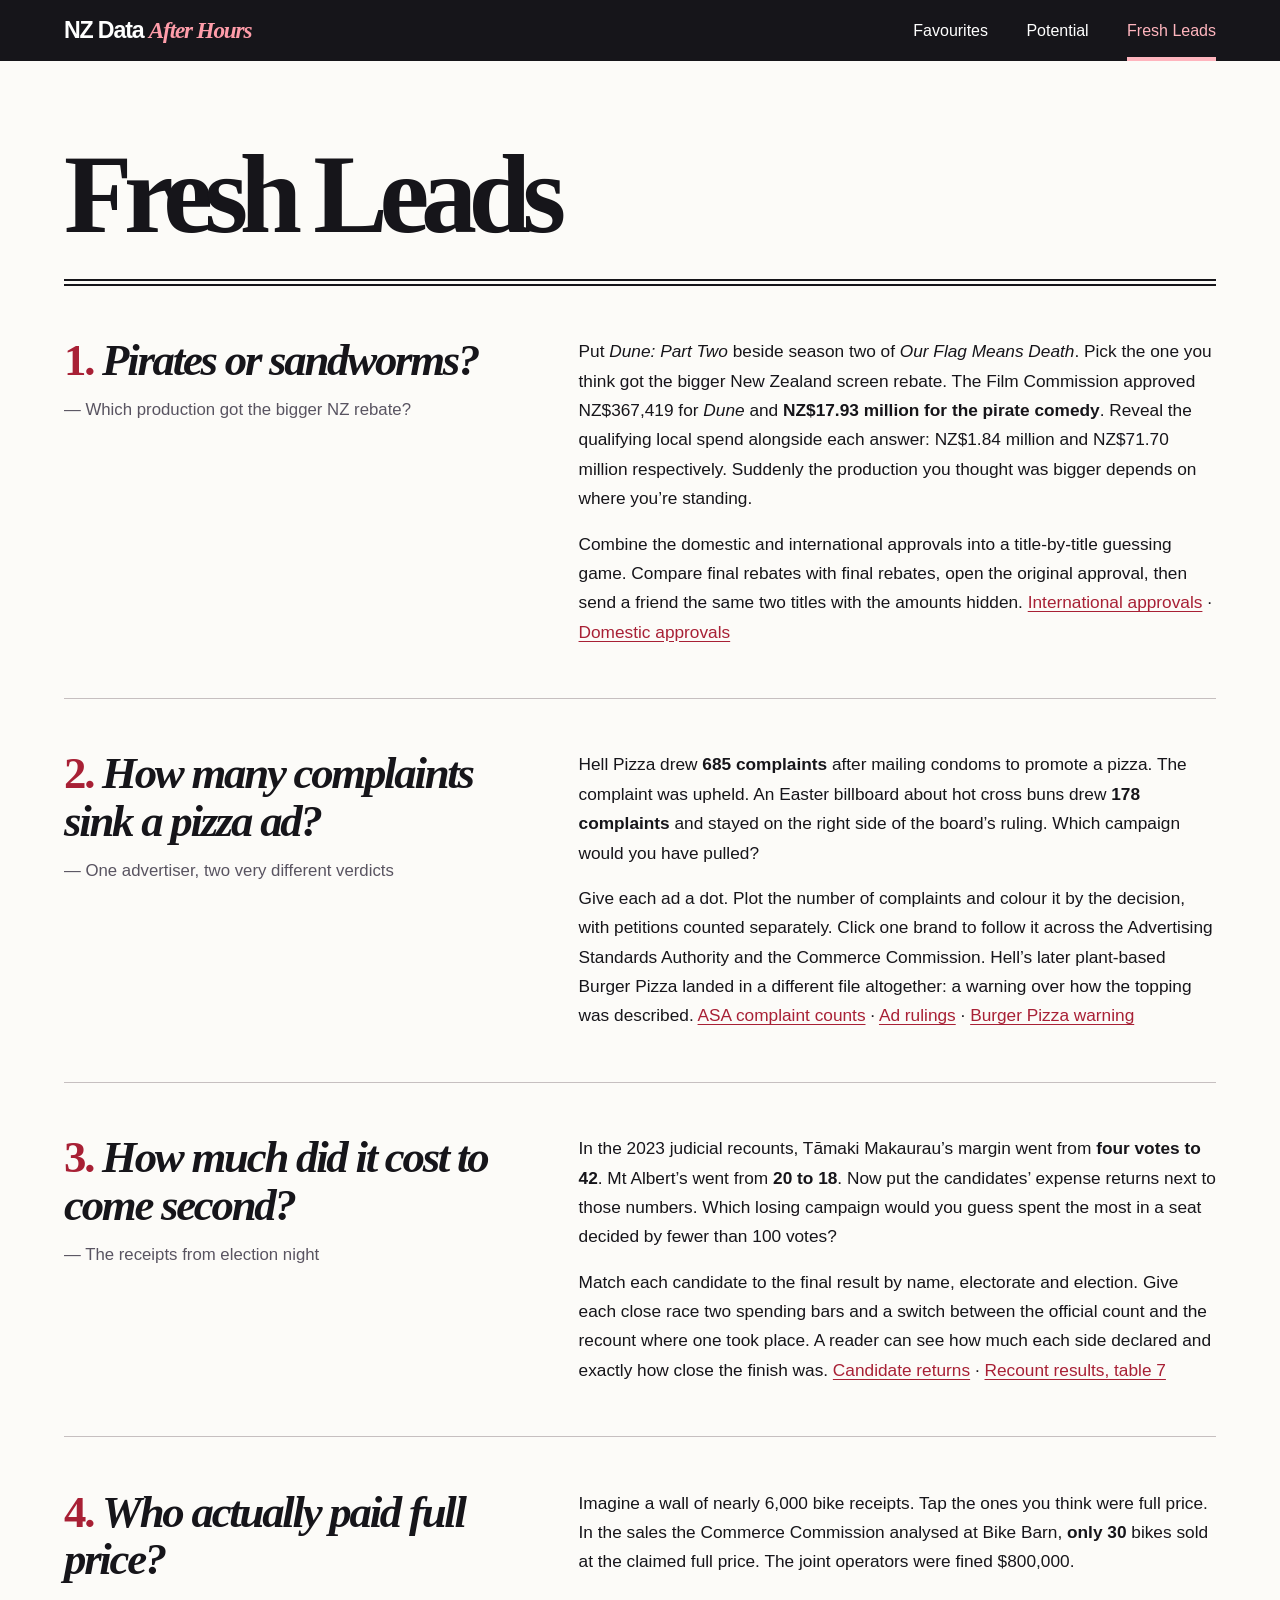
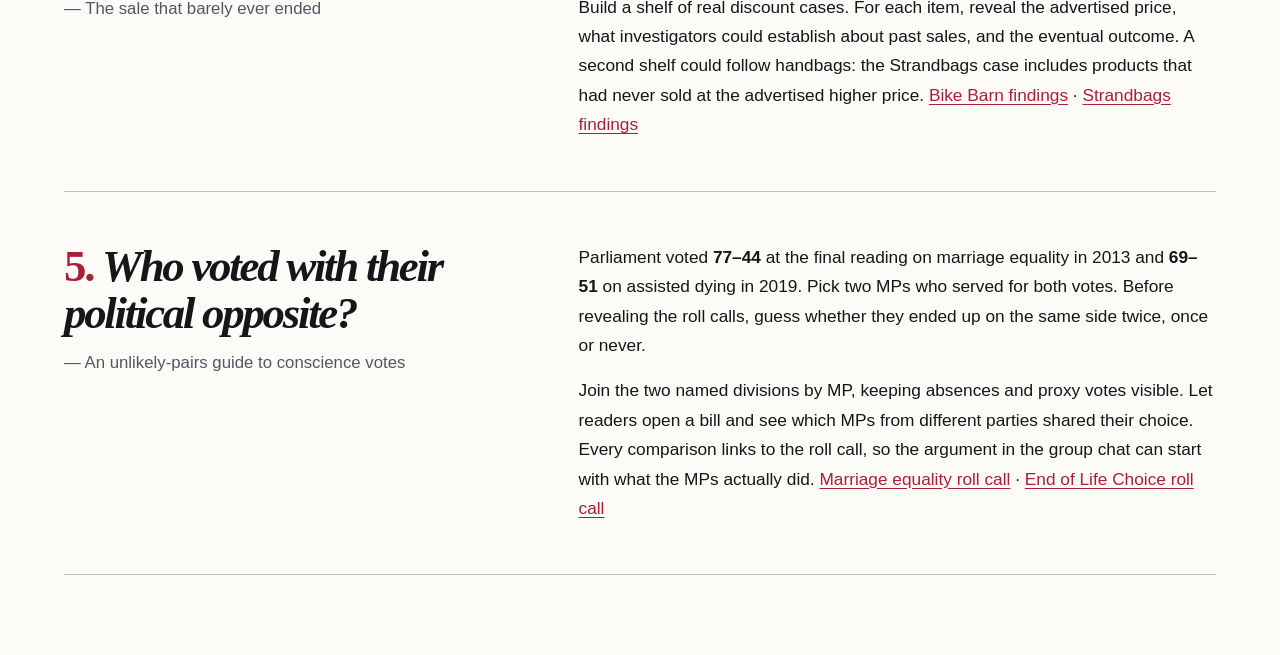
==== fresh-leads.html @ 839ffae6 "Publish NZ Data After Hours research notebook" ====
<!doctype html>
<html lang="en-NZ">
<head>
  <meta charset="utf-8">
  <meta name="viewport" content="width=device-width, initial-scale=1">
  <title>Fresh Leads · NZ Data After Hours</title>
  <link rel="stylesheet" href="style.css">
</head>
<body>
  <a class="skip" href="#main">Skip to content</a>
  <header class="masthead">
    <div class="frame header-row">
      <a class="wordmark" href="index.html">NZ Data <em>After Hours</em></a>
      <nav aria-label="Pages">
        <a href="index.html">Favourites</a>
        <a href="potential.html">Potential</a>
        <a href="fresh-leads.html" aria-current="page">Fresh Leads</a>
      </nav>
    </div>
  </header>
  <main class="frame" id="main">
    <h1>Fresh Leads</h1>
    <article id="blockbuster-rebates">
      <header class="story-title">
        <h2><span class="number">1.</span> <a href="#blockbuster-rebates"><em>Pirates or sandworms?</em></a> <span class="subtitle">— Which production got the bigger NZ rebate?</span></h2>
      </header>
      <div class="copy">
        <p>Put <em>Dune: Part Two</em> beside season two of <em>Our Flag Means Death</em>. Pick the one you think got the bigger New Zealand screen rebate. The Film Commission approved NZ$367,419 for <em>Dune</em> and <strong>NZ$17.93 million for the pirate comedy</strong>. Reveal the qualifying local spend alongside each answer: NZ$1.84 million and NZ$71.70 million respectively. Suddenly the production you thought was bigger depends on where you’re standing.</p>
        <p>Combine the domestic and international approvals into a title-by-title guessing game. Compare final rebates with final rebates, open the original approval, then send a friend the same two titles with the amounts hidden. <a href="https://www.nzfilm.co.nz/resources/lbspg-nzspg-international-grants-approved">International approvals</a> · <a href="https://www.nzfilm.co.nz/resources/approved-screen-production-rebates-new-zealand">Domestic approvals</a></p>
      </div>
    </article>

    <article id="how-many-complaints">
      <header class="story-title">
        <h2><span class="number">2.</span> <a href="#how-many-complaints"><em>How many complaints sink a pizza ad?</em></a> <span class="subtitle">— One advertiser, two very different verdicts</span></h2>
      </header>
      <div class="copy">
        <p>Hell Pizza drew <strong>685 complaints</strong> after mailing condoms to promote a pizza. The complaint was upheld. An Easter billboard about hot cross buns drew <strong>178 complaints</strong> and stayed on the right side of the board’s ruling. Which campaign would you have pulled?</p>
        <p>Give each ad a dot. Plot the number of complaints and colour it by the decision, with petitions counted separately. Click one brand to follow it across the Advertising Standards Authority and the Commerce Commission. Hell’s later plant-based Burger Pizza landed in a different file altogether: a warning over how the topping was described. <a href="https://asa.co.nz/wp-content/uploads/2024/12/ASA-Annual-Report-2023-24.pdf">ASA complaint counts</a> · <a href="https://asa.co.nz/decisions/">Ad rulings</a> · <a href="https://www.comcom.govt.nz/case-register/case-register-entries/the-depths-lp-ta-hell-pizza/">Burger Pizza warning</a></p>
      </div>
    </article>

    <article id="expensive-near-miss">
      <header class="story-title">
        <h2><span class="number">3.</span> <a href="#expensive-near-miss"><em>How much did it cost to come second?</em></a> <span class="subtitle">— The receipts from election night</span></h2>
      </header>
      <div class="copy">
        <p>In the 2023 judicial recounts, Tāmaki Makaurau’s margin went from <strong>four votes to 42</strong>. Mt Albert’s went from <strong>20 to 18</strong>. Now put the candidates’ expense returns next to those numbers. Which losing campaign would you guess spent the most in a seat decided by fewer than 100 votes?</p>
        <p>Match each candidate to the final result by name, electorate and election. Give each close race two spending bars and a switch between the official count and the recount where one took place. A reader can see how much each side declared and exactly how close the finish was. <a href="https://elections.nz/democracy-in-nz/historical-events/2023-general-election/candidate-expenses-donations-and-loans">Candidate returns</a> · <a href="https://elections.nz/assets/2023-General-Election/Report-on-the-2023-General-Election.pdf">Recount results, table 7</a></p>
      </div>
    </article>

    <article id="full-price">
      <header class="story-title">
        <h2><span class="number">4.</span> <a href="#full-price"><em>Who actually paid full price?</em></a> <span class="subtitle">— The sale that barely ever ended</span></h2>
      </header>
      <div class="copy">
        <p>Imagine a wall of nearly 6,000 bike receipts. Tap the ones you think were full price. In the sales the Commerce Commission analysed at Bike Barn, <strong>only 30</strong> bikes sold at the claimed full price. The joint operators were fined $800,000.</p>
        <p>Build a shelf of real discount cases. For each item, reveal the advertised price, what investigators could establish about past sales, and the eventual outcome. A second shelf could follow handbags: the Strandbags case includes products that had never sold at the advertised higher price. <a href="https://www.comcom.govt.nz/news-and-media/news-and-events/2017/bike-barn-fined-800k-for-misleading-pricing/">Bike Barn findings</a> · <a href="https://www.comcom.govt.nz/news-and-media/news-and-events/2022/strandbags-fined-780000-after-consumers-bagged-a-not-so-real-deal/">Strandbags findings</a></p>
      </div>
    </article>

    <article id="unlikely-allies">
      <header class="story-title">
        <h2><span class="number">5.</span> <a href="#unlikely-allies"><em>Who voted with their political opposite?</em></a> <span class="subtitle">— An unlikely-pairs guide to conscience votes</span></h2>
      </header>
      <div class="copy">
        <p>Parliament voted <strong>77–44</strong> at the final reading on marriage equality in 2013 and <strong>69–51</strong> on assisted dying in 2019. Pick two MPs who served for both votes. Before revealing the roll calls, guess whether they ended up on the same side twice, once or never.</p>
        <p>Join the two named divisions by MP, keeping absences and proxy votes visible. Let readers open a bill and see which MPs from different parties shared their choice. Every comparison links to the roll call, so the argument in the group chat can start with what the MPs actually did. <a href="https://www3.parliament.nz/en/pb/journals-of-the-house/weekly-journals-archive/document/00HOHJournals201304161/journals-of-the-house-for-the-week-beginning-tuesday-16">Marriage equality roll call</a> · <a href="https://www3.parliament.nz/en/pb/journals-of-the-house/weekly-journals-archive/document/JNLW_93208/journals-of-the-house-for-the-week-beginning-tuesday-12">End of Life Choice roll call</a></p>
      </div>
    </article>
  </main>
</body>
</html>
---- style.css ----
* { box-sizing: border-box; }

:root {
  color-scheme: light;
  --ink: #16151a;
  --paper: #fcfbf8;
  --accent: #a82035;
  --rule: #c6bfc0;
}

body {
  margin: 0;
  background: var(--paper);
  color: var(--ink);
  font-family: "Source Sans 3", "Segoe UI", sans-serif;
}

.frame { width: min(76rem, 90%); margin-inline: auto; }
a { color: inherit; text-underline-offset: .19em; }
a:focus-visible { outline: 3px solid #3878bf; outline-offset: 4px; }
.skip { position: absolute; transform: translateY(-160%); background: white; color: black; padding: .7rem; }
.skip:focus { transform: translateY(0); z-index: 2; }

.masthead { background: var(--ink); color: white; }
.header-row { display: flex; align-items: center; justify-content: space-between; gap: 2rem; }
.wordmark { font-size: 1.45rem; font-weight: 750; letter-spacing: -.05em; text-decoration: none; }
.wordmark em { color: #ff9daa; font-family: "Georgia", serif; }
nav { display: flex; gap: clamp(1rem, 3vw, 2.4rem); }
nav a { display: block; padding: 1.35rem 0 1.1rem; text-decoration: none; border-bottom: 4px solid transparent; }
nav a:hover, nav a[aria-current] { color: #ffb5be; border-color: currentColor; }

main { padding-block: clamp(2.6rem, 6vw, 5.5rem) 5rem; }
h1 { margin: 0; padding-bottom: .26em; font: 700 clamp(3.6rem, 9vw, 7rem)/1 Georgia, serif; letter-spacing: -.075em; border-bottom: .45rem double var(--ink); }
article { display: grid; grid-template-columns: minmax(0, 1fr) minmax(0, 1.5fr); gap: clamp(2rem, 7vw, 7rem); padding: clamp(2rem, 4vw, 3.8rem) 0; border-bottom: 1px solid var(--rule); scroll-margin-top: 2rem; }
h2 { margin: 0; font: 700 clamp(1.9rem, 3.5vw, 3.35rem)/1.06 Georgia, serif; letter-spacing: -.05em; }
h2 a { text-decoration: none; }
h2 a:hover { color: var(--accent); text-decoration: underline; text-decoration-thickness: 1px; }
.number { color: var(--accent); font-variant-numeric: lining-nums; }
.subtitle { display: block; margin-top: .85rem; font: 500 1.05rem/1.4 "Segoe UI", sans-serif; letter-spacing: 0; color: #595461; }
.copy { max-width: 68ch; font-size: 1.08rem; line-height: 1.7; }
p { margin: 0; }
p + p { margin-top: 1rem; }
p a { color: var(--accent); }
p a:hover { text-decoration-thickness: 2px; }

@media (max-width: 48rem) {
  .header-row { flex-direction: column; align-items: start; gap: 0; padding-top: 1rem; }
  nav a { padding: .85rem 0 .7rem; }
  article { grid-template-columns: 1fr; gap: 1.2rem; }
  .copy { font-size: 1rem; }
}
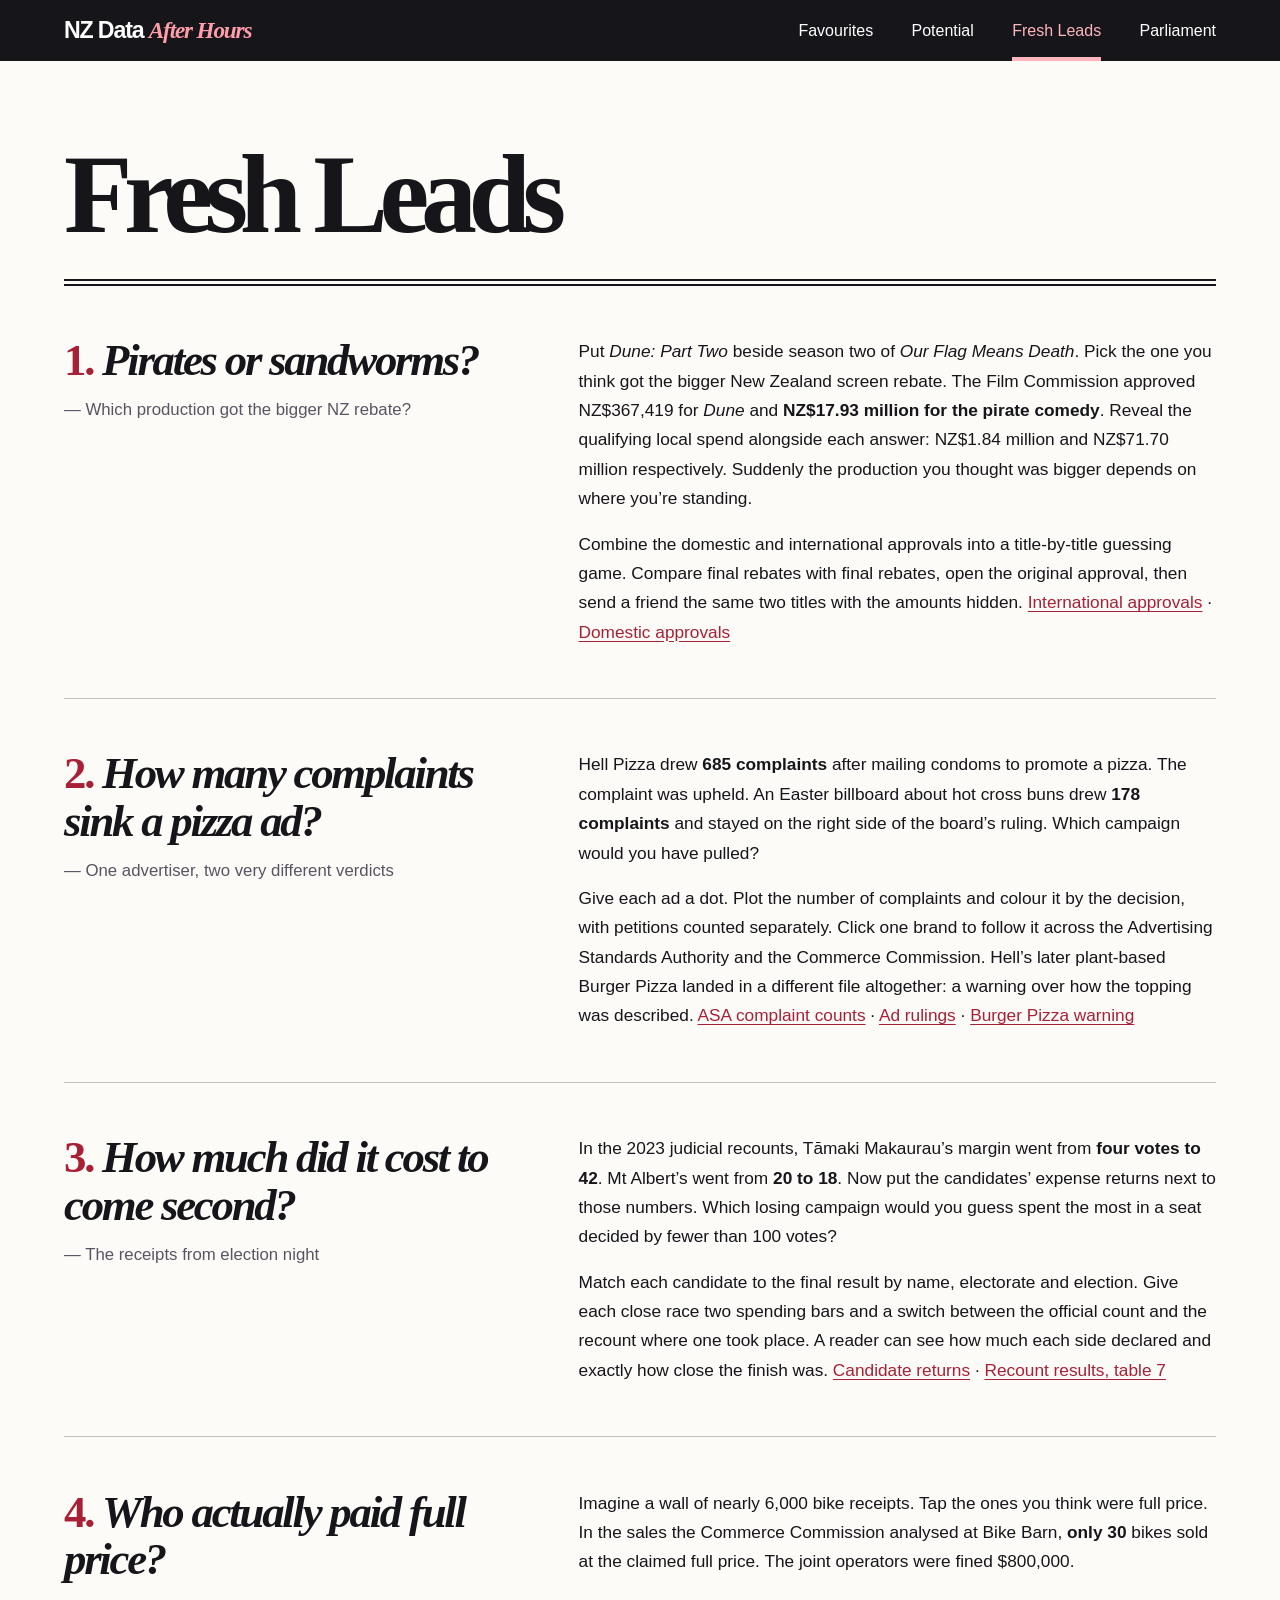
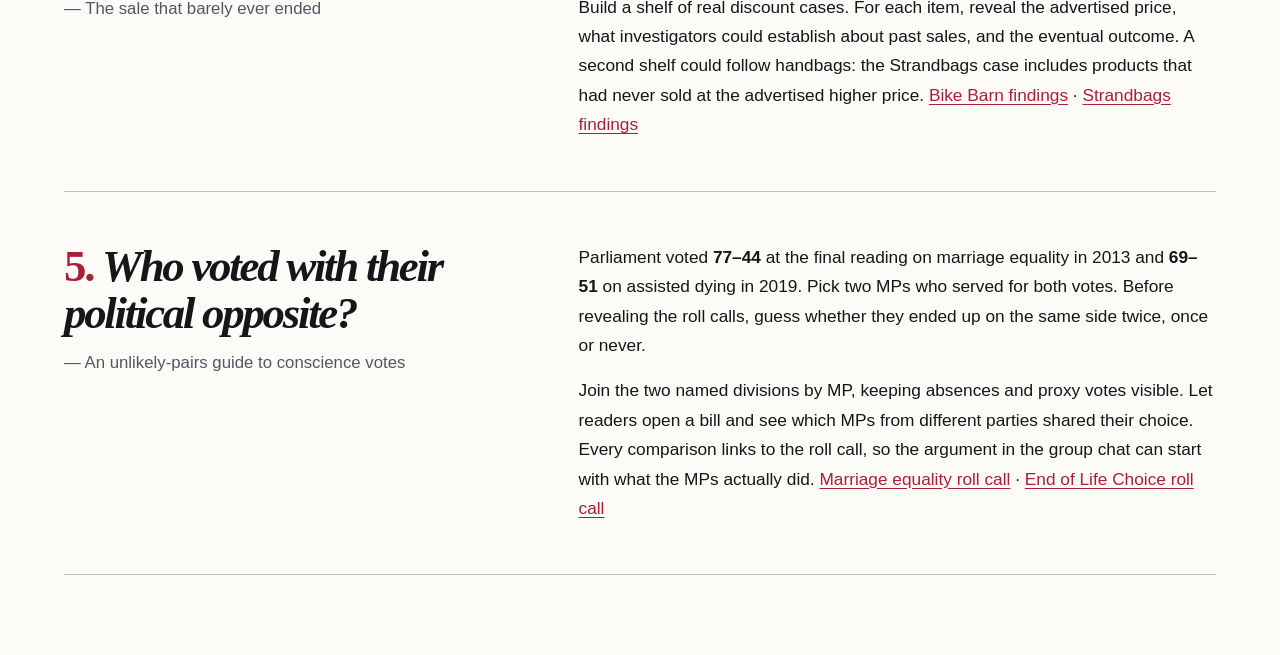
==== commit 1a564ef4: "Add animated Parliament roll calls with party-coloured portrait cutouts" ====
--- a/fresh-leads.html
+++ b/fresh-leads.html
@@ -15,6 +15,7 @@
         <a href="index.html">Favourites</a>
         <a href="potential.html">Potential</a>
         <a href="fresh-leads.html" aria-current="page">Fresh Leads</a>
+        <a href="parliament.html">Parliament</a>
       </nav>
     </div>
   </header>
--- a/style.css
+++ b/style.css
@@ -49,3 +49,8 @@
   article { grid-template-columns: 1fr; gap: 1.2rem; }
   .copy { font-size: 1rem; }
 }
+
+@media (max-width: 26rem) {
+  nav { gap: .8rem; flex-wrap: wrap; }
+  nav a { font-size: .94rem; }
+}
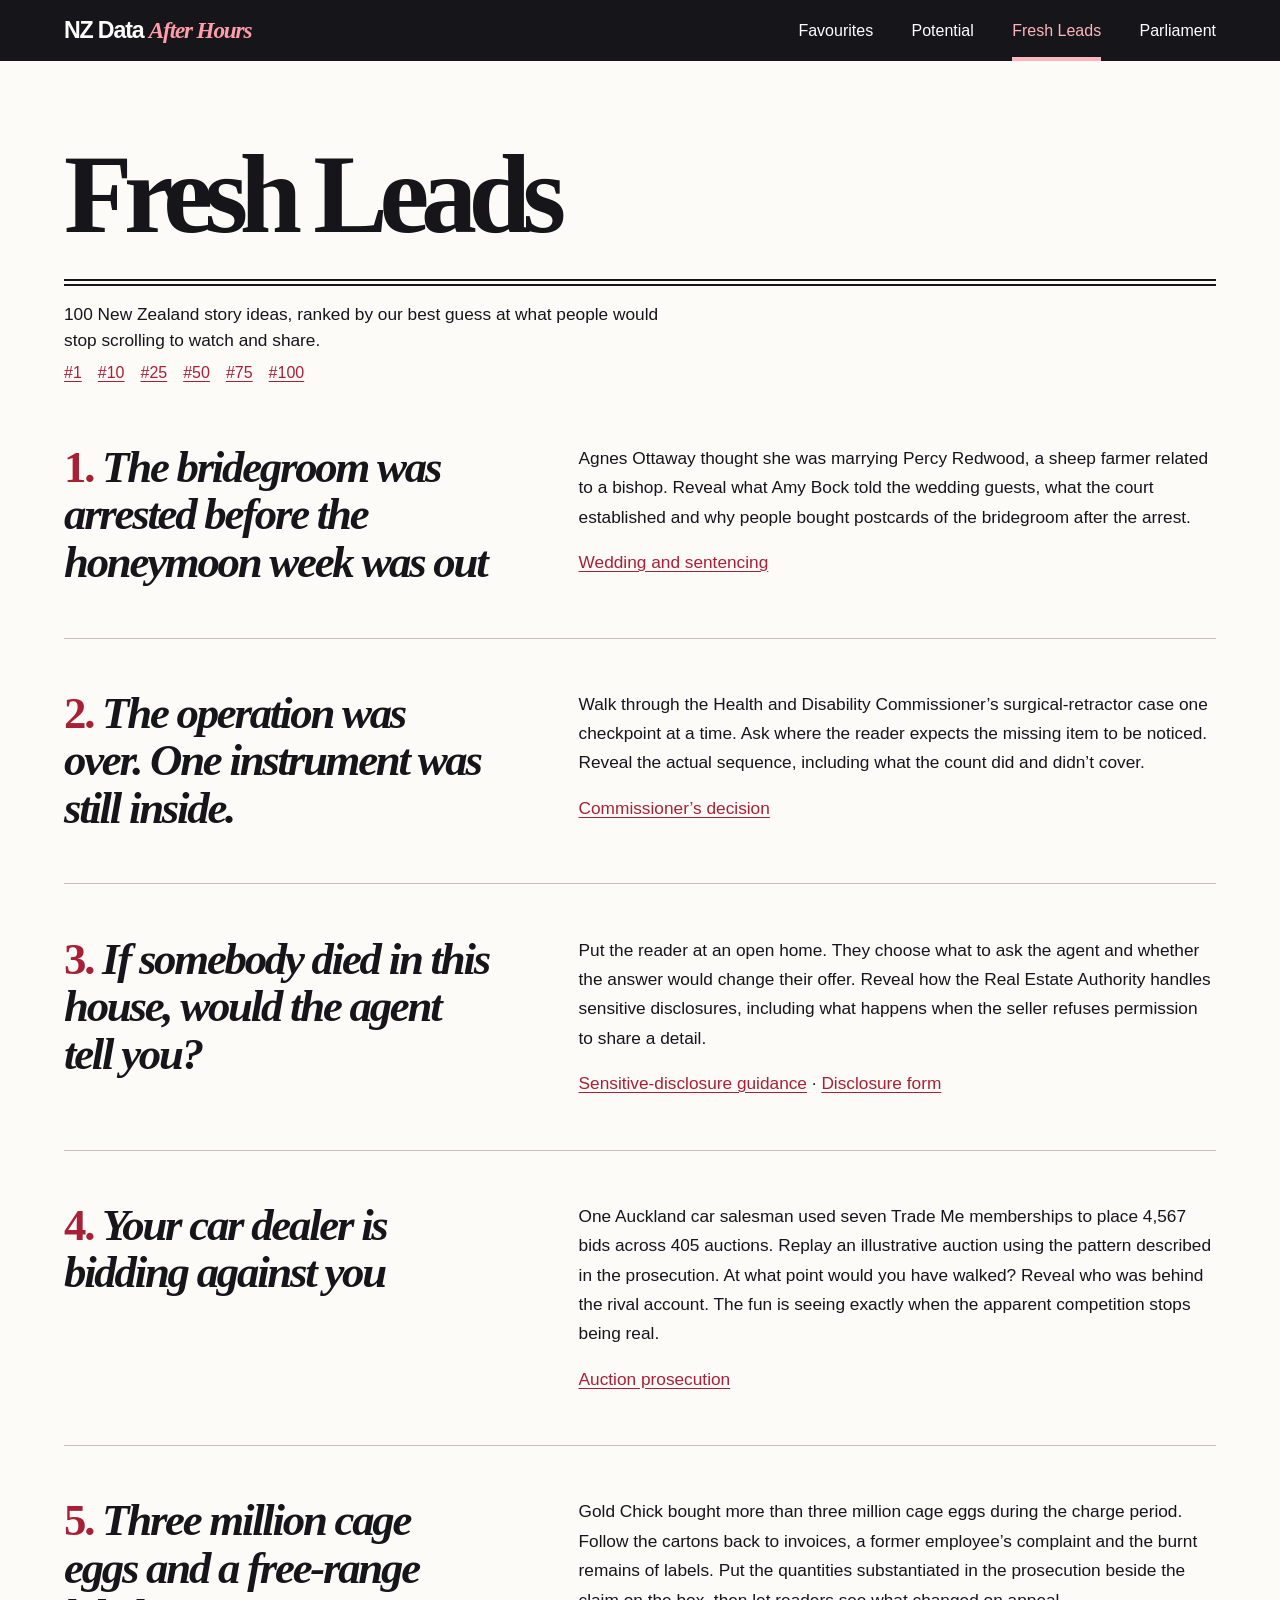
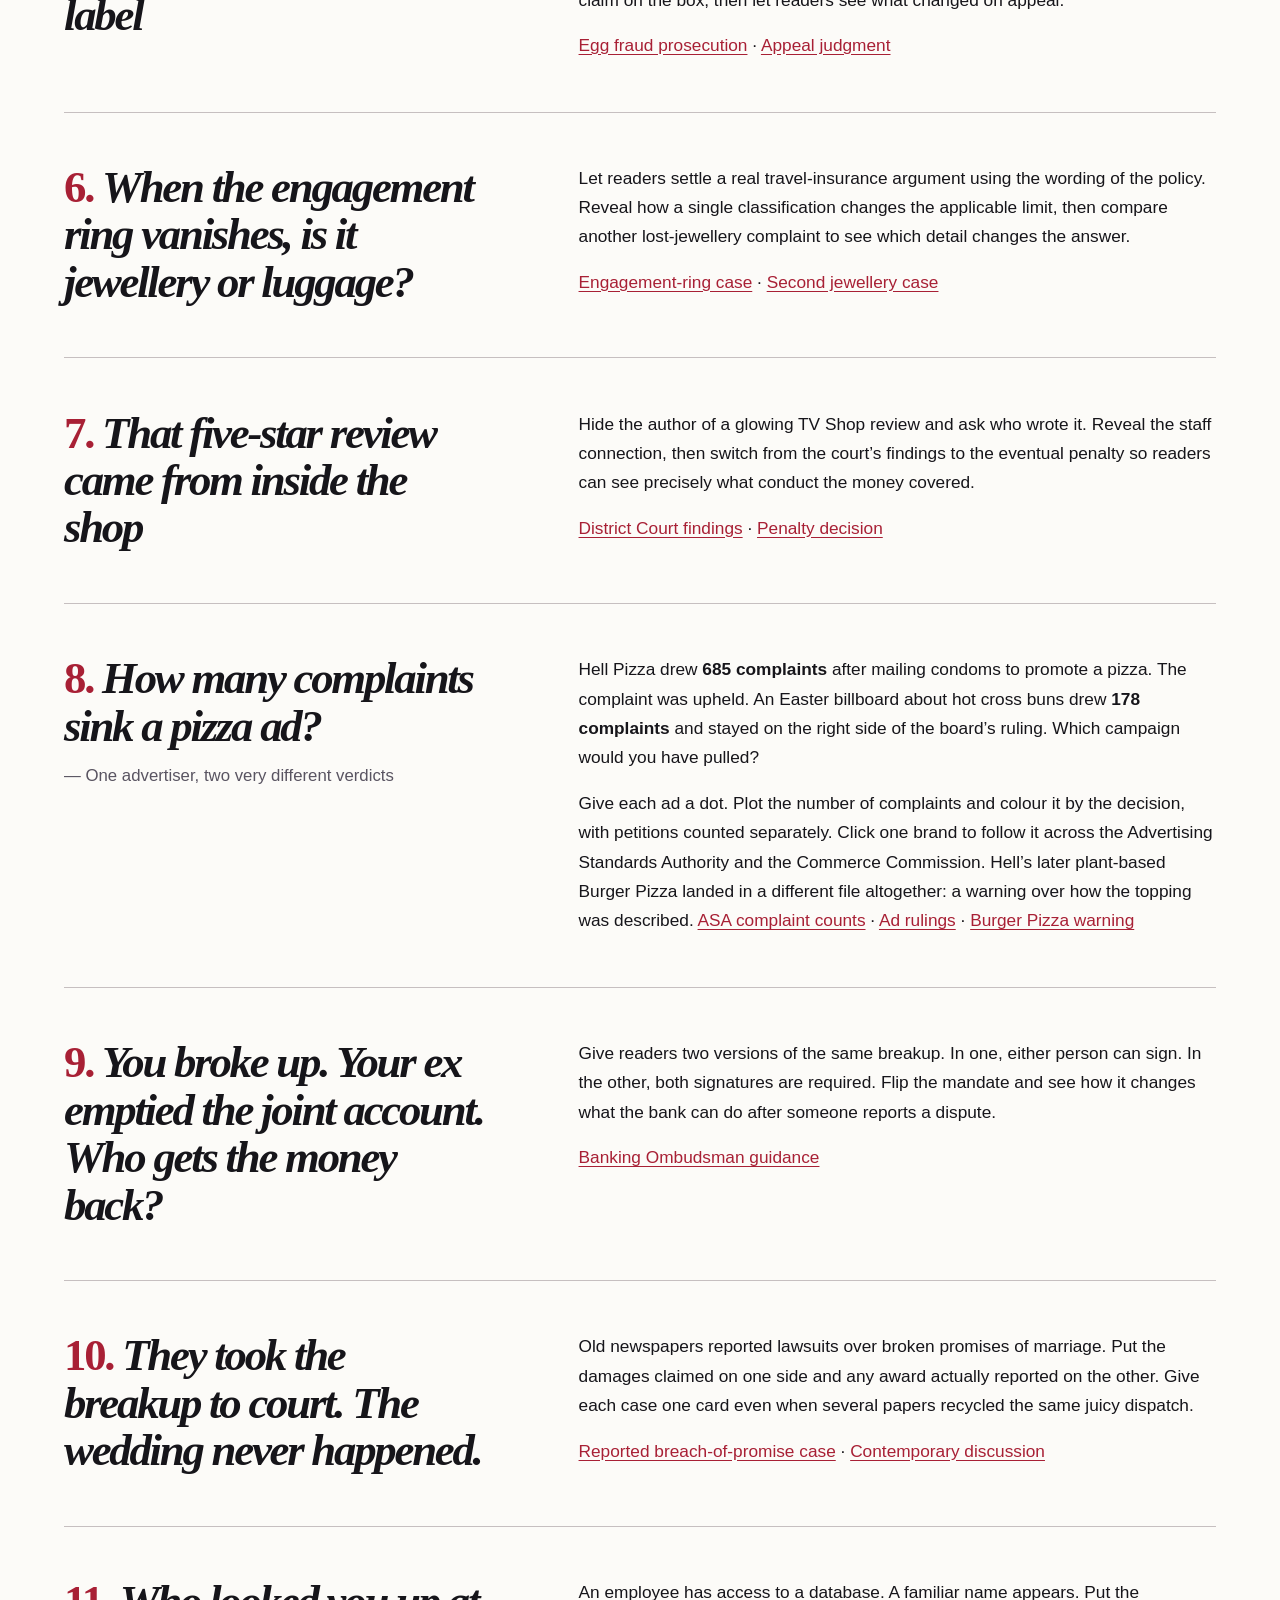
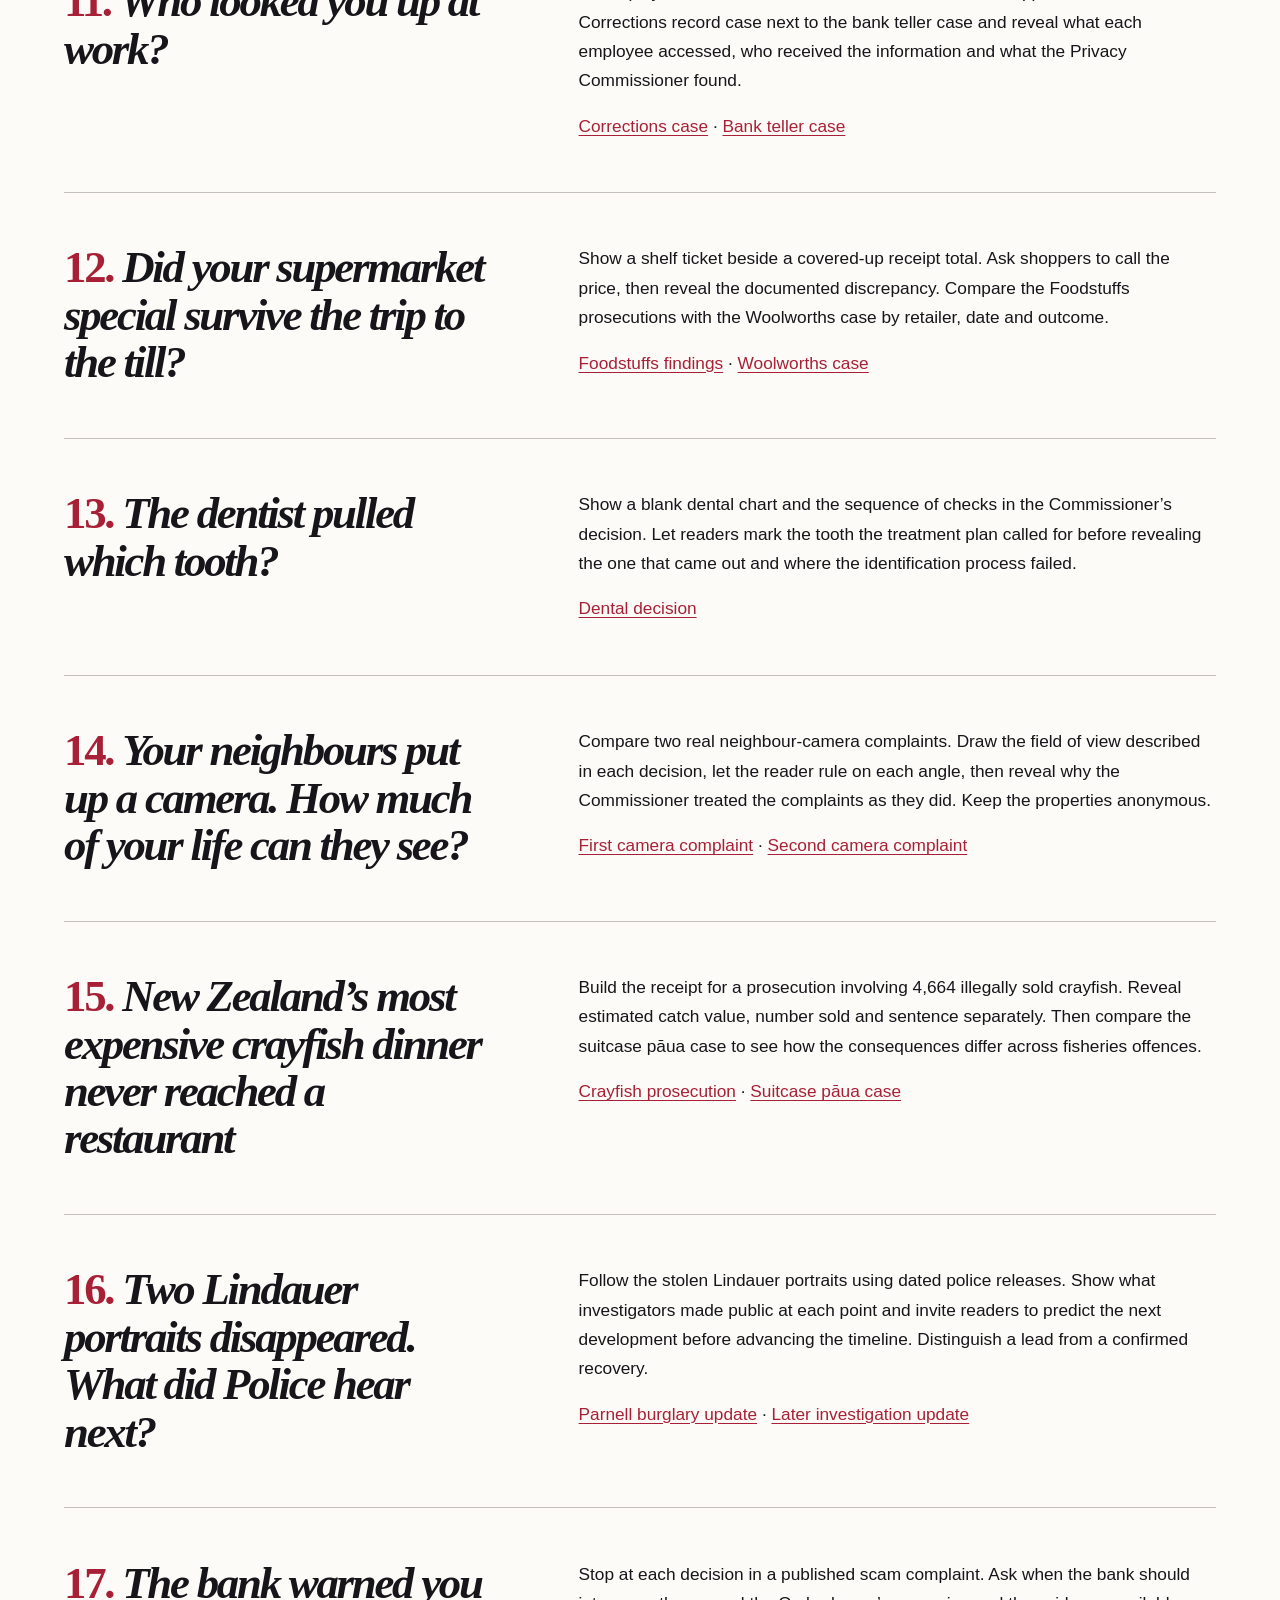
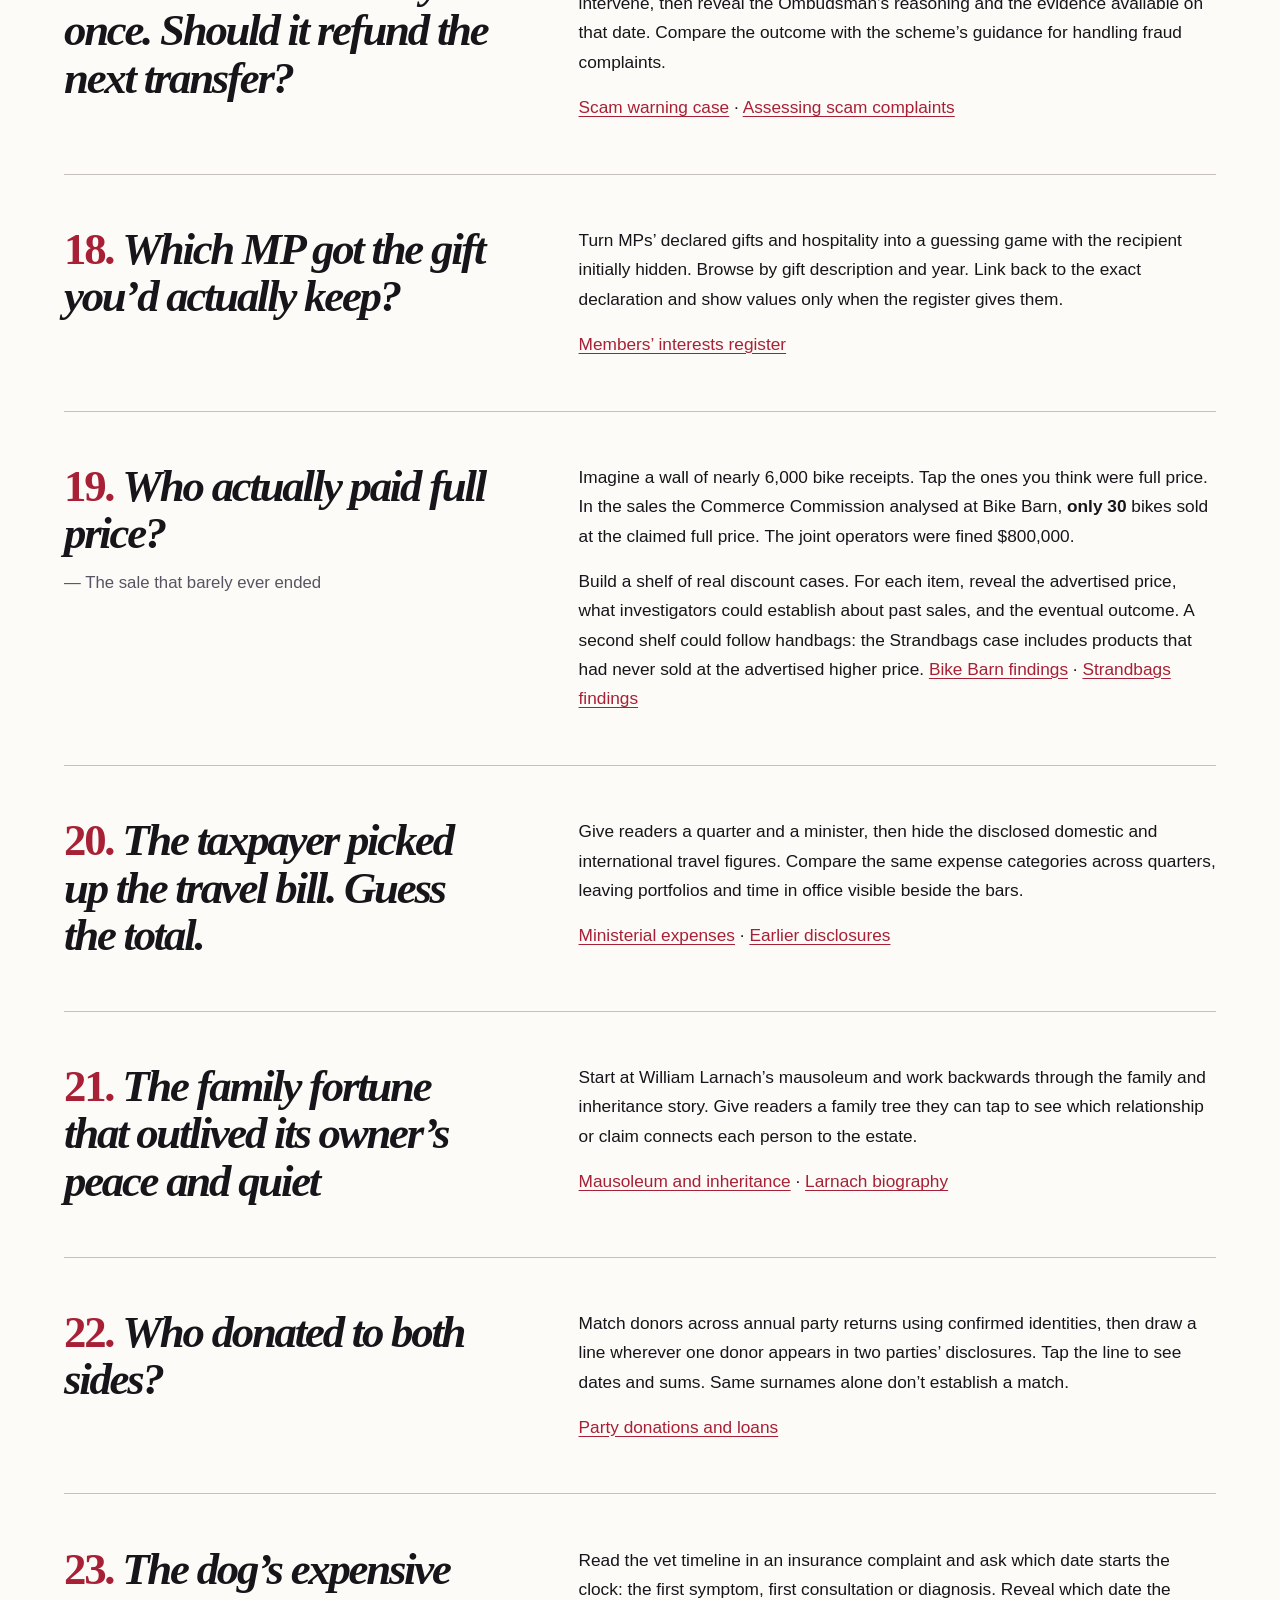
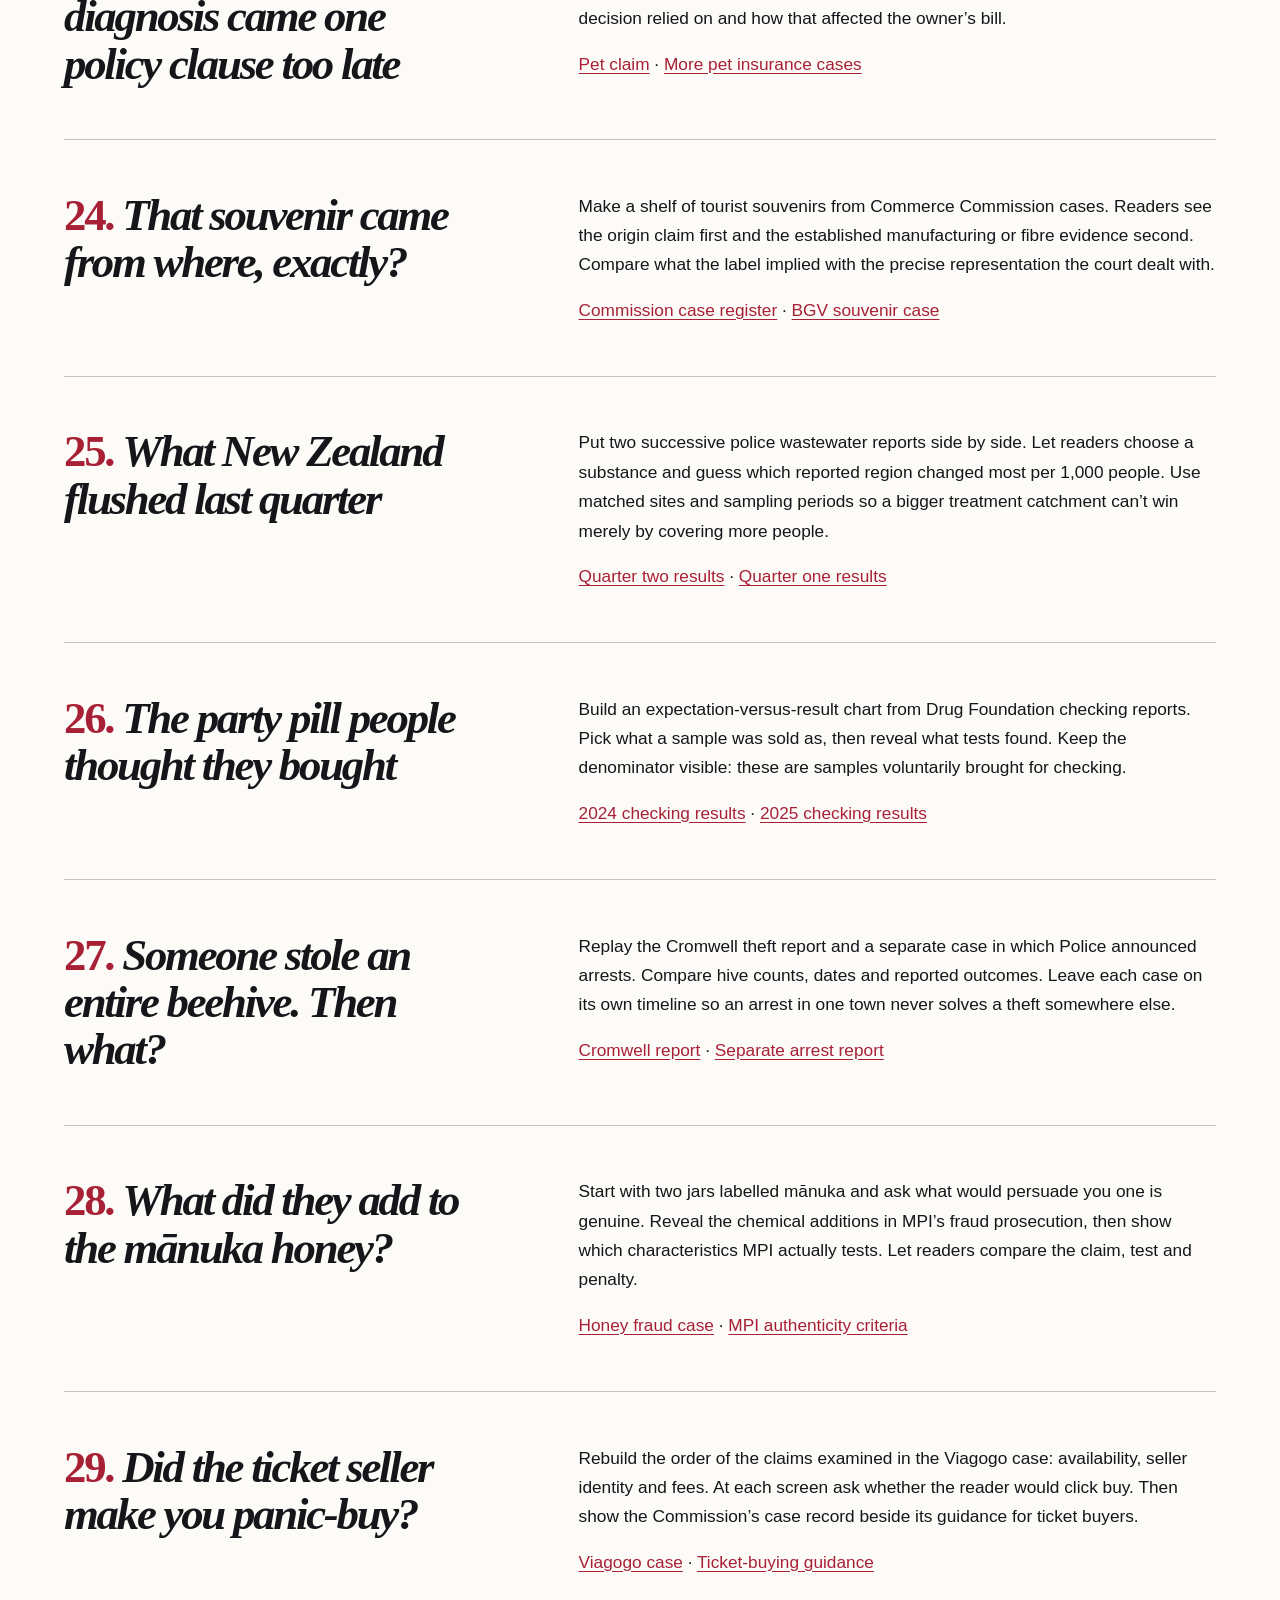
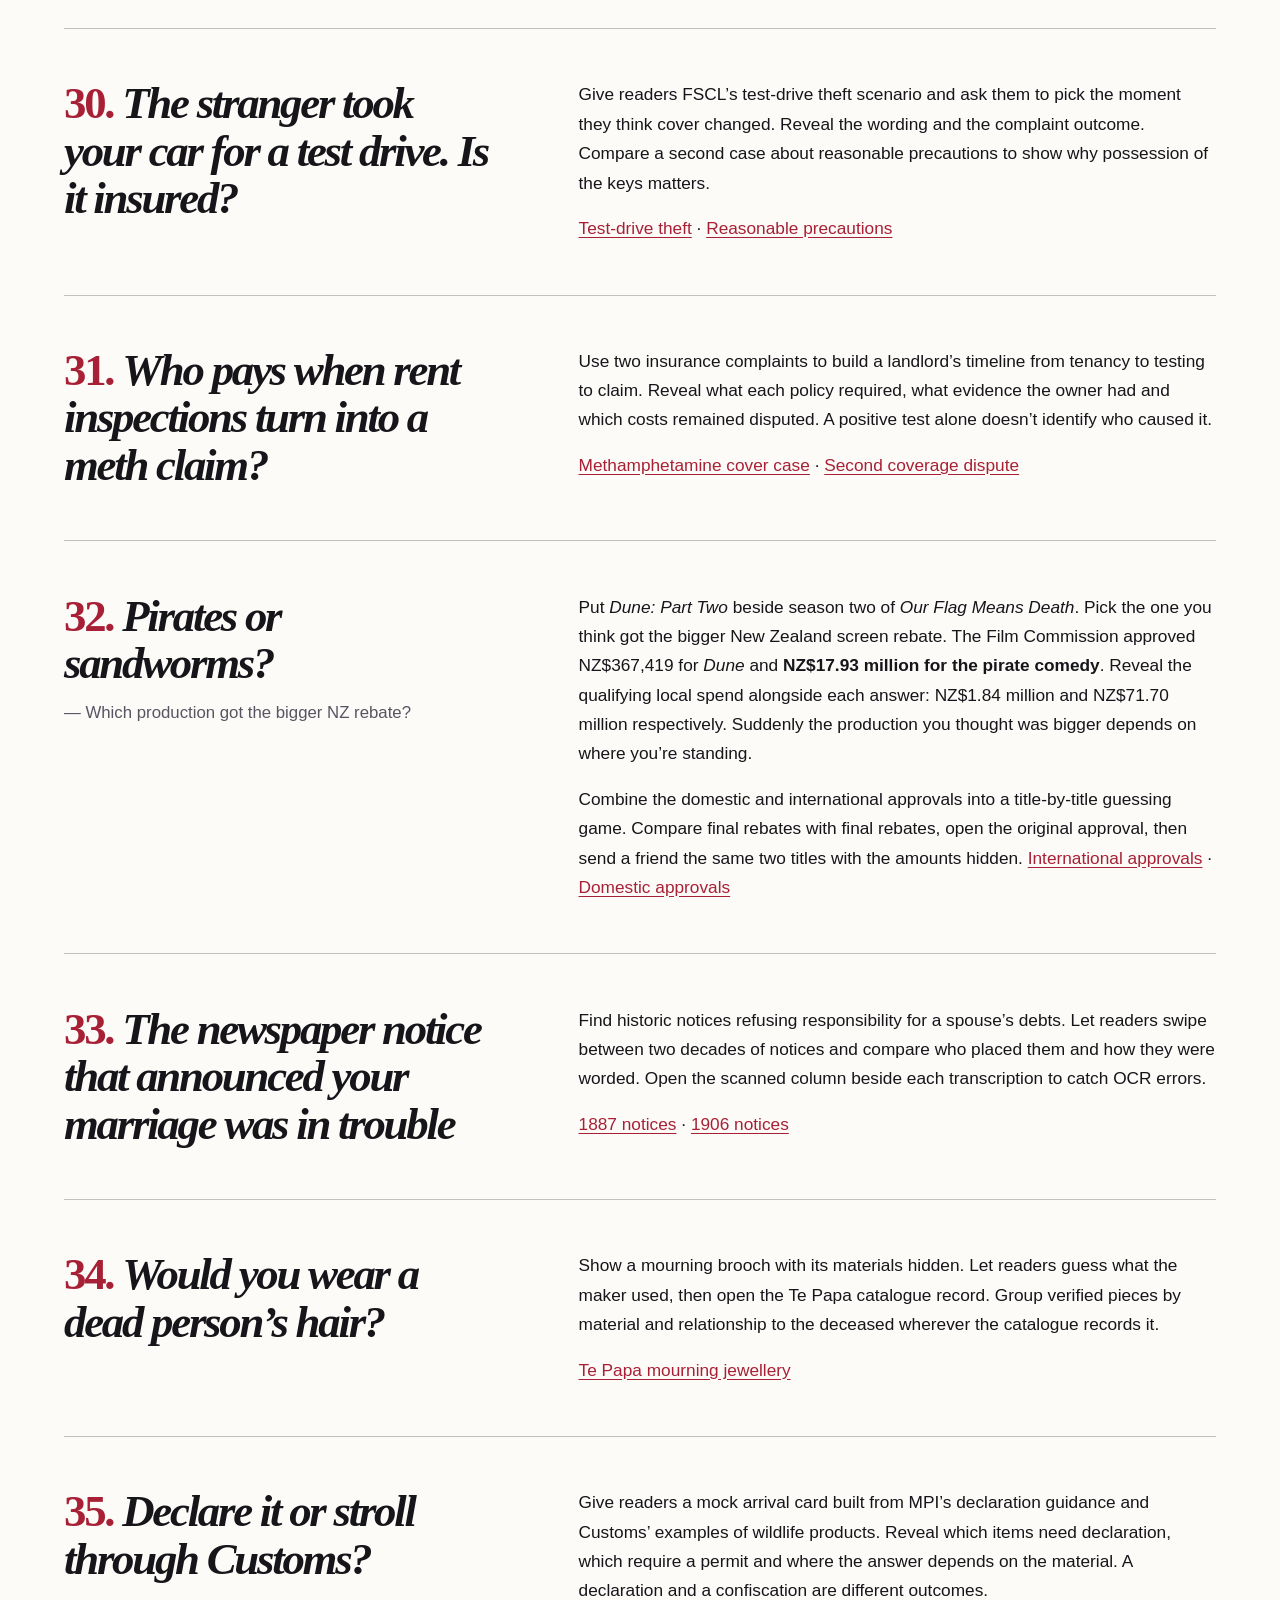
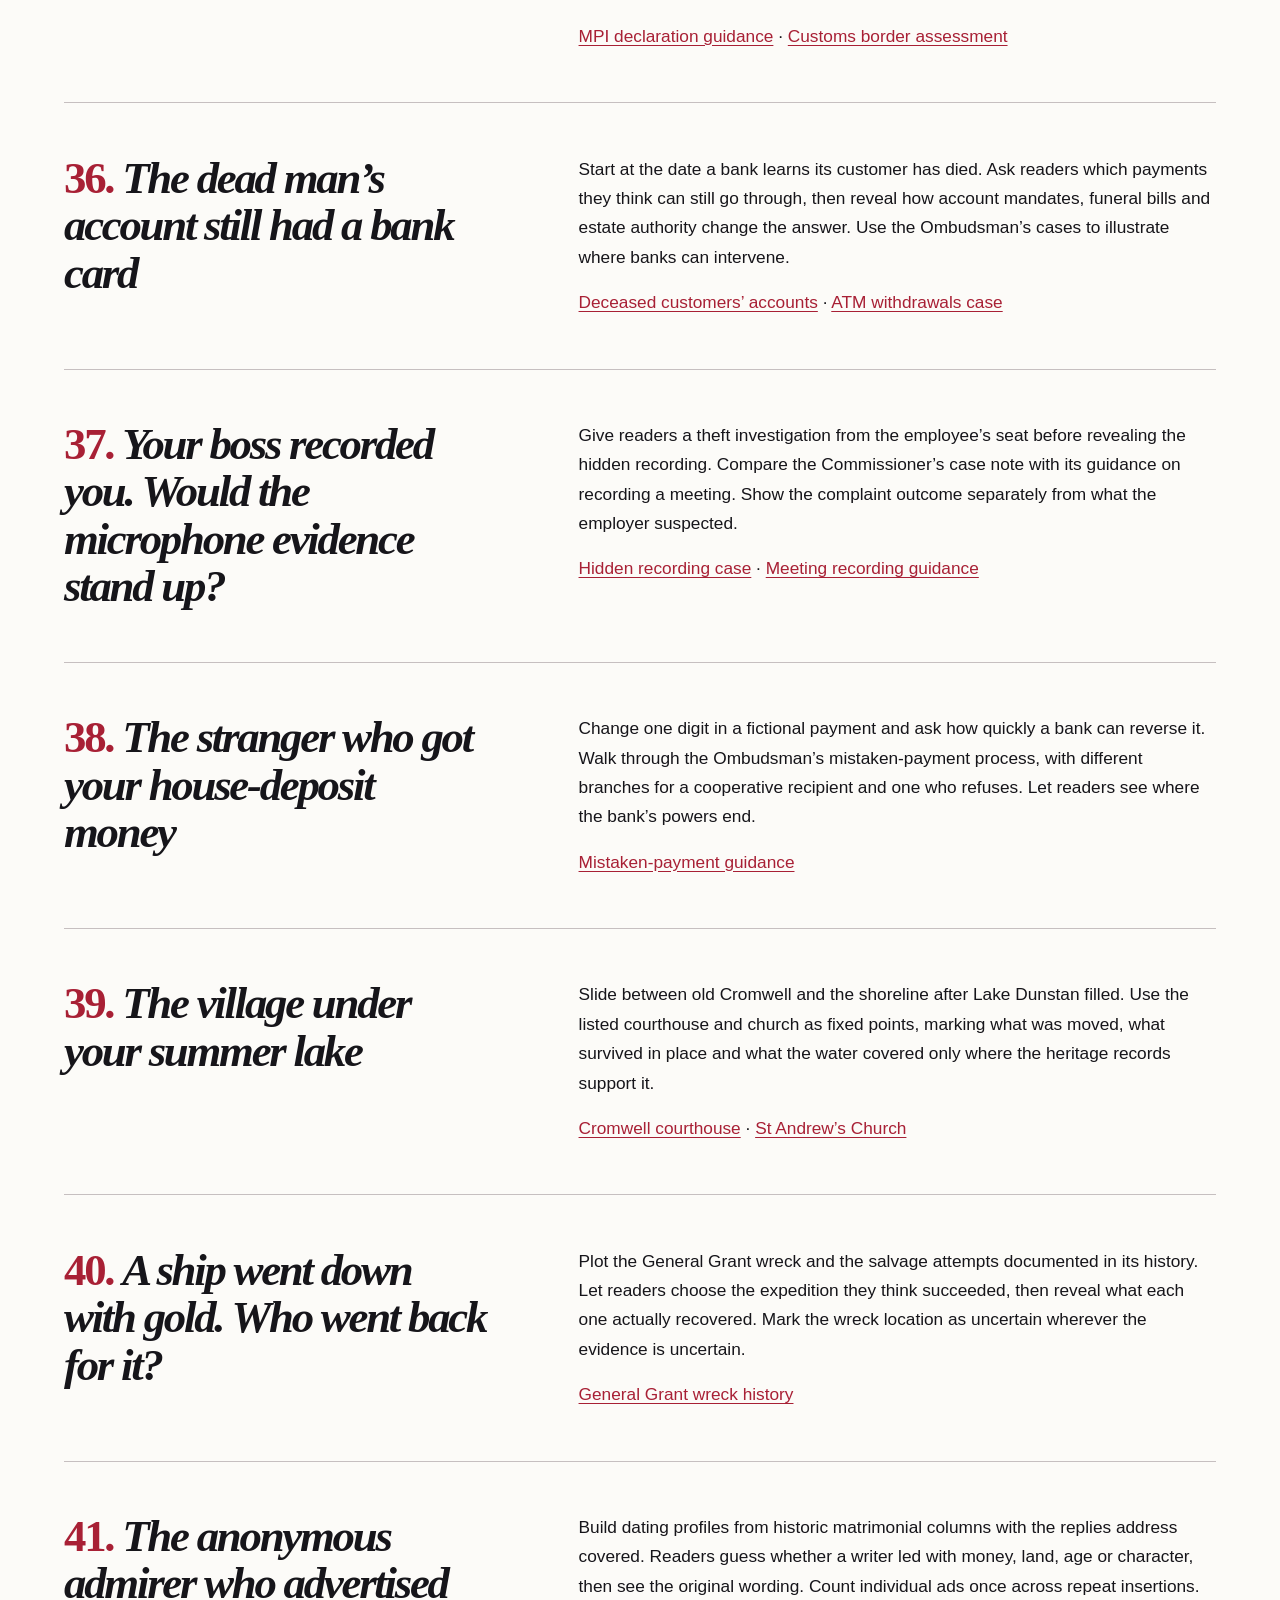
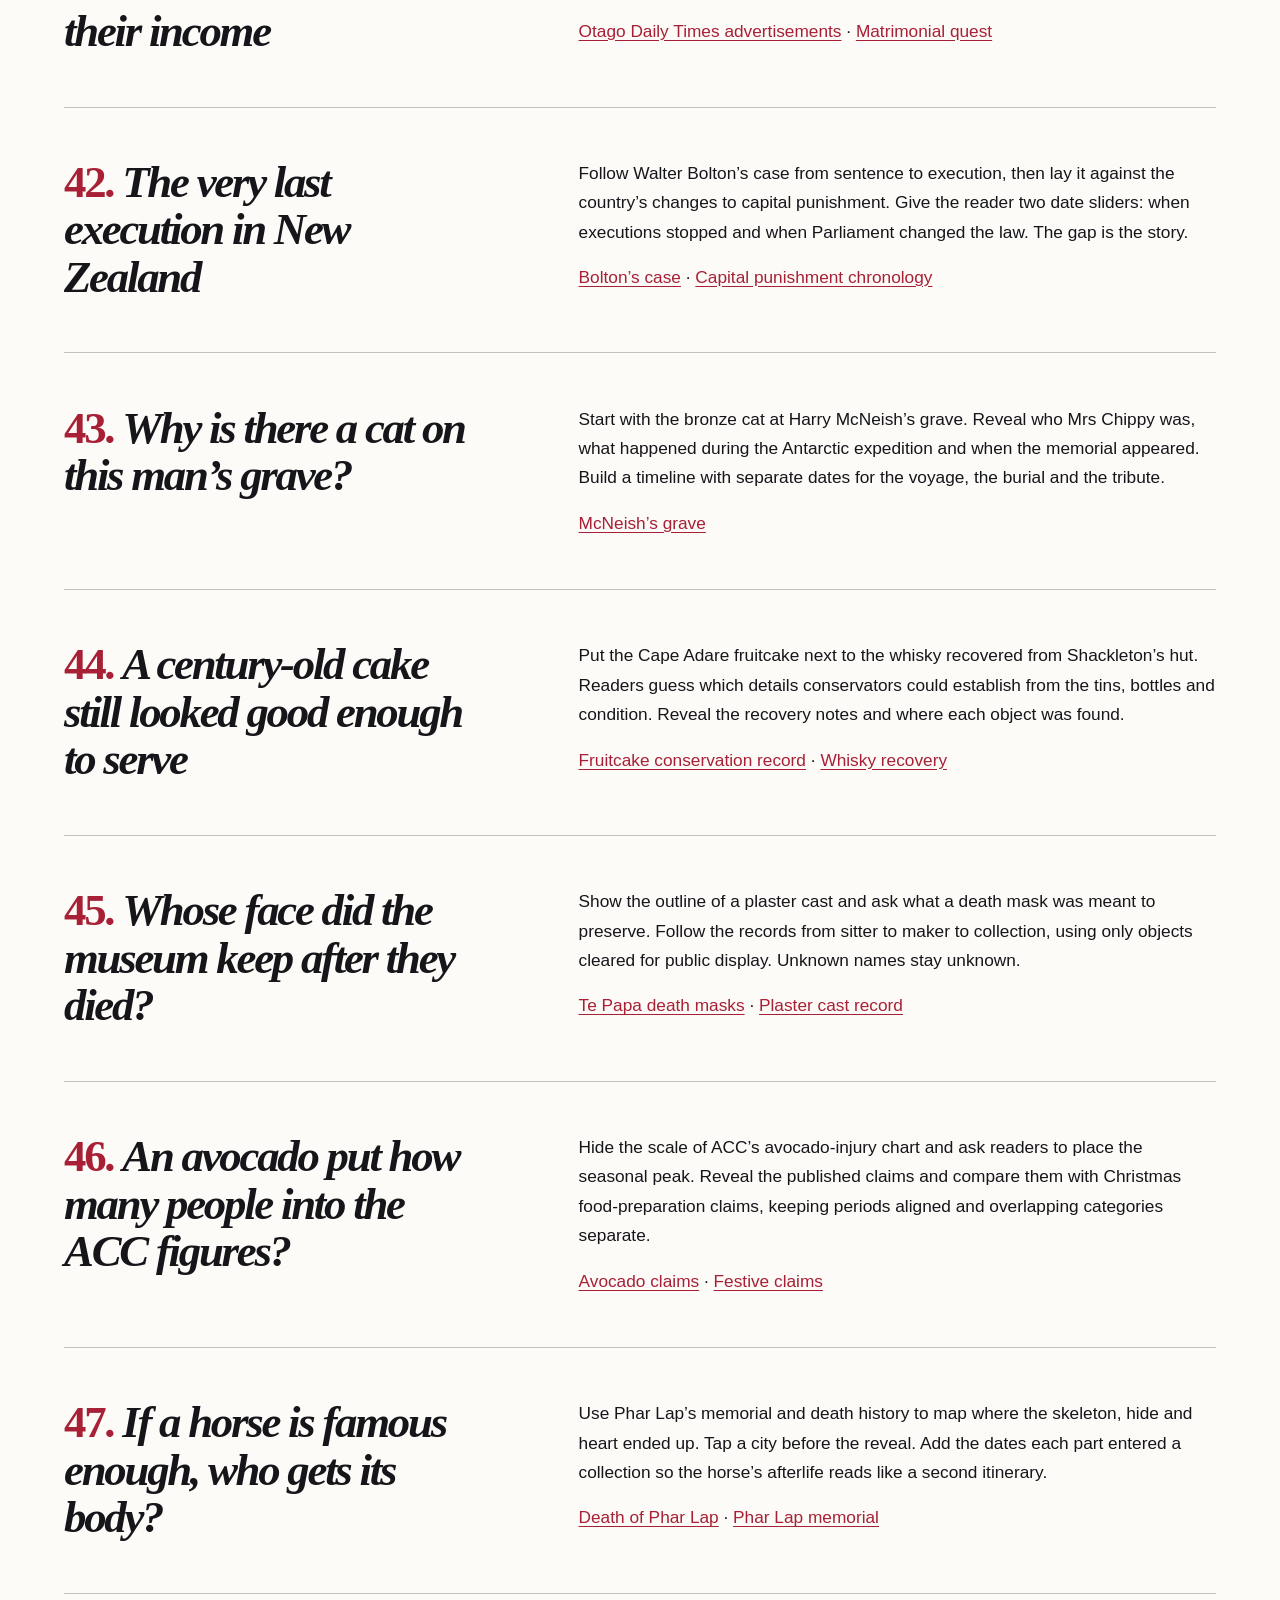
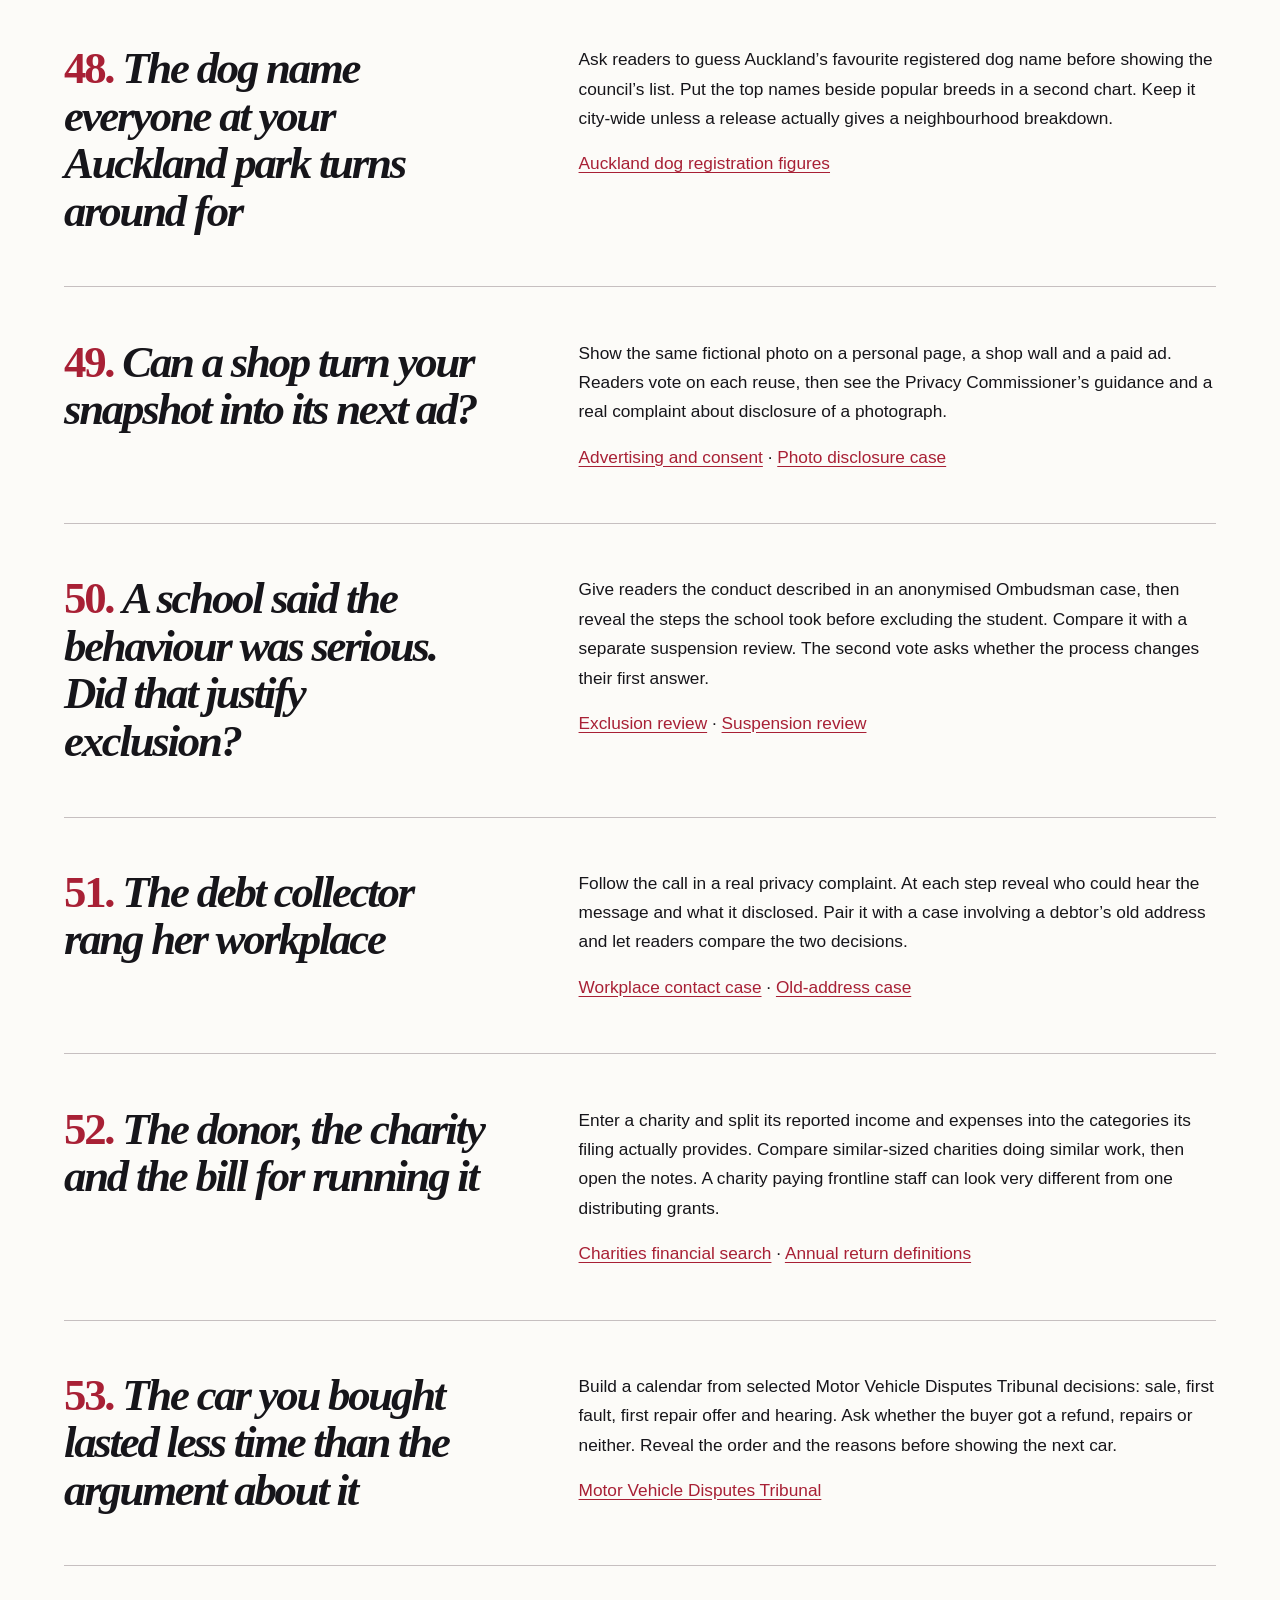
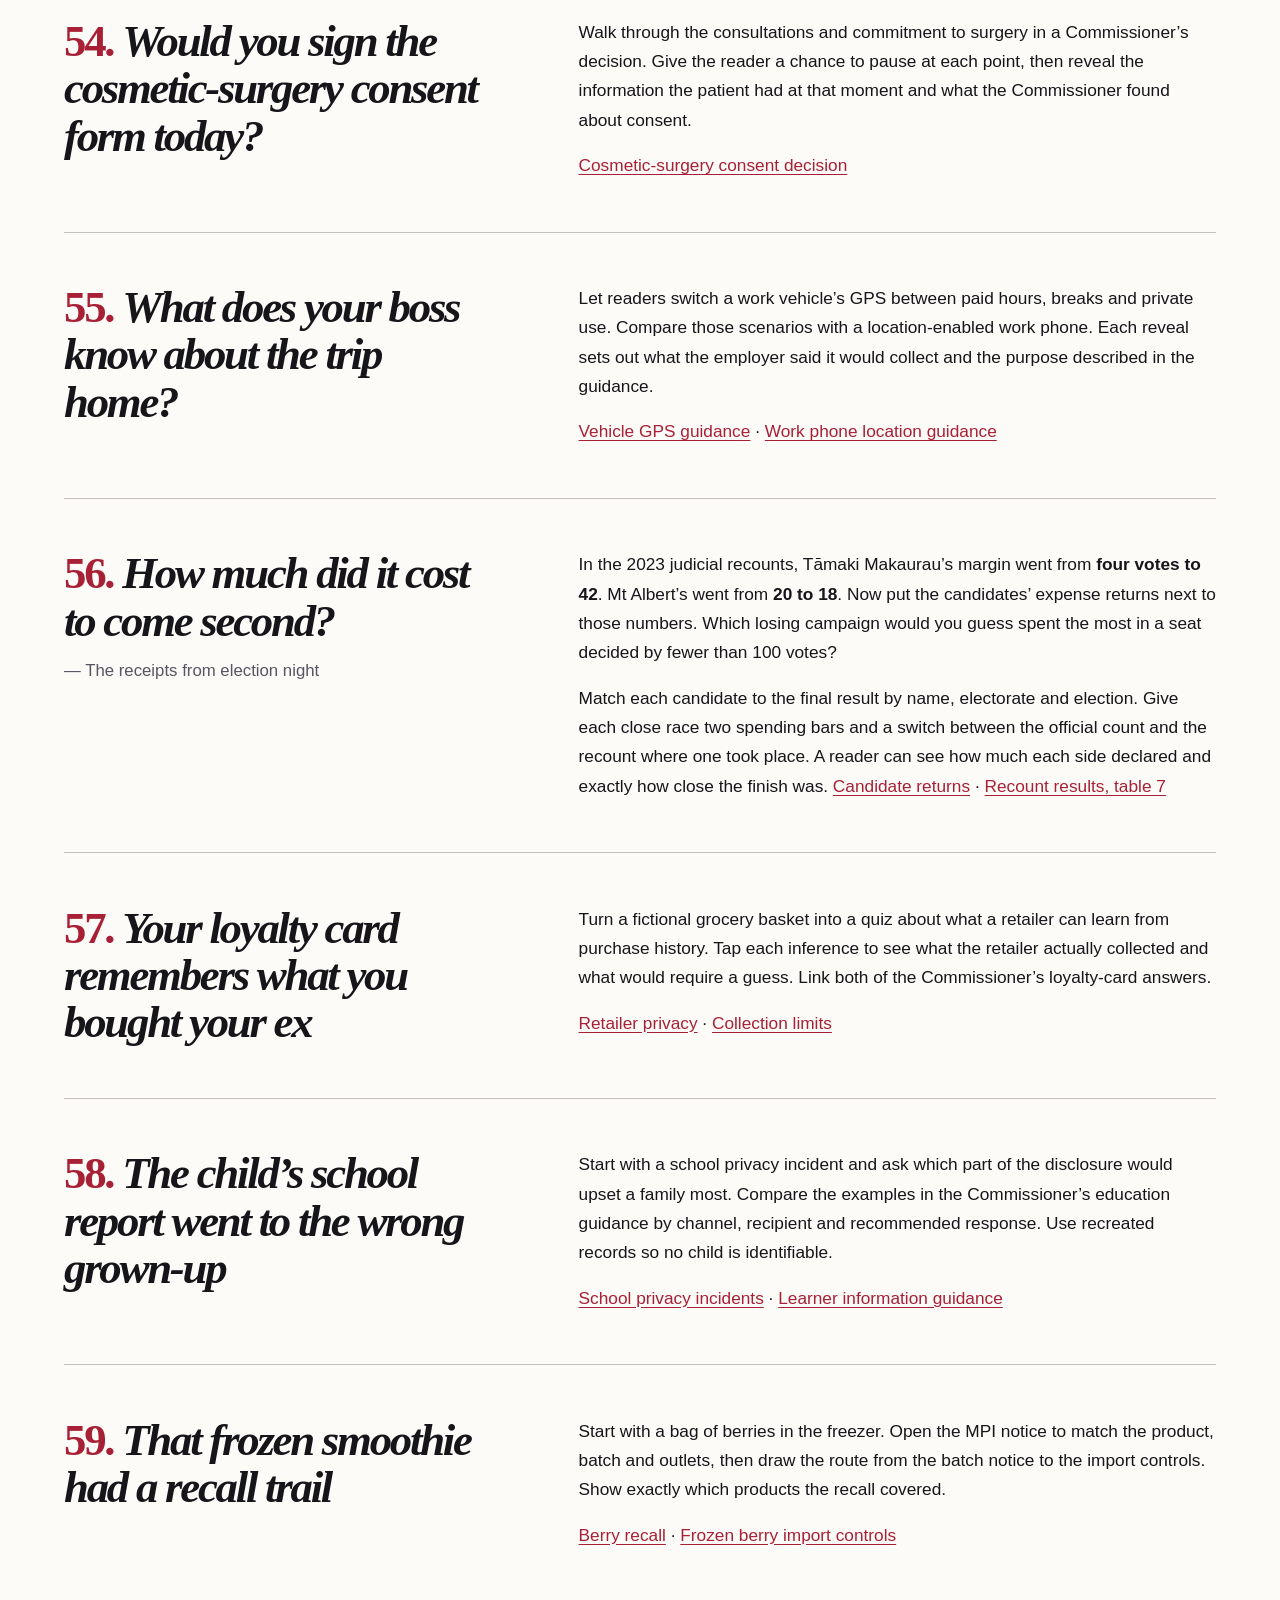
==== commit 40461057: "Add 95 sourced NZ story pitches and rank all 100 fresh leads" ====
--- a/fresh-leads.html
+++ b/fresh-leads.html
@@ -21,9 +21,321 @@
   </header>
   <main class="frame" id="main">
     <h1>Fresh Leads</h1>
+    <p class="lead-intro">100 New Zealand story ideas, ranked by our best guess at what people would stop scrolling to watch and share.</p>
+    <nav class="lead-jumps" aria-label="Jump to story rank"><a href="#the-bridegroom-was-arrested-before-the-honeymoon-week-was-out">#1</a> <a href="#they-took-the-breakup-to-court-the-wedding-never-happened">#10</a> <a href="#what-new-zealand-flushed-last-quarter">#25</a> <a href="#a-school-said-the-behaviour-was-serious-did-that-justify-exclusion">#50</a> <a href="#would-you-still-make-an-offer-after-seeing-the-claims-map">#75</a> <a href="#the-tea-break-that-ran-on-a-railway-timetable">#100</a></nav>
+    <article id="the-bridegroom-was-arrested-before-the-honeymoon-week-was-out">
+      <header class="story-title">
+        <h2><span class="number">1.</span> <a href="#the-bridegroom-was-arrested-before-the-honeymoon-week-was-out"><em>The bridegroom was arrested before the honeymoon week was out</em></a></h2>
+      </header>
+      <div class="copy">
+        <p>Agnes Ottaway thought she was marrying Percy Redwood, a sheep farmer related to a bishop. Reveal what Amy Bock told the wedding guests, what the court established and why people bought postcards of the bridegroom after the arrest.</p>
+        <p><a href="https://nzhistory.govt.nz/page/amy-bock-sentenced-dunedin-supreme-court">Wedding and sentencing</a></p>
+      </div>
+    </article>
+
+    <article id="the-operation-was-over-one-instrument-was-still-inside">
+      <header class="story-title">
+        <h2><span class="number">2.</span> <a href="#the-operation-was-over-one-instrument-was-still-inside"><em>The operation was over. One instrument was still inside.</em></a></h2>
+      </header>
+      <div class="copy">
+        <p>Walk through the Health and Disability Commissioner’s surgical-retractor case one checkpoint at a time. Ask where the reader expects the missing item to be noticed. Reveal the actual sequence, including what the count did and didn’t cover.</p>
+        <p><a href="https://www.hdc.org.nz/decisions/search-decisions/2023/21hdc01479/">Commissioner’s decision</a></p>
+      </div>
+    </article>
+
+    <article id="if-somebody-died-in-this-house-would-the-agent-tell-you">
+      <header class="story-title">
+        <h2><span class="number">3.</span> <a href="#if-somebody-died-in-this-house-would-the-agent-tell-you"><em>If somebody died in this house, would the agent tell you?</em></a></h2>
+      </header>
+      <div class="copy">
+        <p>Put the reader at an open home. They choose what to ask the agent and whether the answer would change their offer. Reveal how the Real Estate Authority handles sensitive disclosures, including what happens when the seller refuses permission to share a detail.</p>
+        <p><a href="https://www.rea.govt.nz/real-estate-professionals/industry-guidance-and-information/disclosures/sensitive-issues/">Sensitive-disclosure guidance</a> · <a href="https://www.rea.govt.nz/assets/Resources/Forms-130318/Other-forms-130318/Disclosure-of-sensitive-issues.pdf">Disclosure form</a></p>
+      </div>
+    </article>
+
+    <article id="your-car-dealer-is-bidding-against-you">
+      <header class="story-title">
+        <h2><span class="number">4.</span> <a href="#your-car-dealer-is-bidding-against-you"><em>Your car dealer is bidding against you</em></a></h2>
+      </header>
+      <div class="copy">
+        <p>One Auckland car salesman used seven Trade Me memberships to place 4,567 bids across 405 auctions. Replay an illustrative auction using the pattern described in the prosecution. At what point would you have walked? Reveal who was behind the rival account. The fun is seeing exactly when the apparent competition stops being real.</p>
+        <p><a href="https://www.comcom.govt.nz/news-and-media/news-and-events/2013/auckland-car-salesman-convicted-of-dishonest-online-auction-bids/">Auction prosecution</a></p>
+      </div>
+    </article>
+
+    <article id="three-million-cage-eggs-and-a-free-range-label">
+      <header class="story-title">
+        <h2><span class="number">5.</span> <a href="#three-million-cage-eggs-and-a-free-range-label"><em>Three million cage eggs and a free-range label</em></a></h2>
+      </header>
+      <div class="copy">
+        <p>Gold Chick bought more than three million cage eggs during the charge period. Follow the cartons back to invoices, a former employee’s complaint and the burnt remains of labels. Put the quantities substantiated in the prosecution beside the claim on the box, then let readers see what changed on appeal.</p>
+        <p><a href="https://www.comcom.govt.nz/news-and-media/news-and-events/2020/12-months-home-detention-for-free-range-egg-fraud/">Egg fraud prosecution</a> · <a href="https://comcom.govt.nz/__data/assets/pdf_file/0029/230969/Xue-Chen-v-R-High-Court-judgment-Judgment-of-Gordon-J-on-appeal-2-December-2020.pdf">Appeal judgment</a></p>
+      </div>
+    </article>
+
+    <article id="when-the-engagement-ring-vanishes-is-it-jewellery-or-luggage">
+      <header class="story-title">
+        <h2><span class="number">6.</span> <a href="#when-the-engagement-ring-vanishes-is-it-jewellery-or-luggage"><em>When the engagement ring vanishes, is it jewellery or luggage?</em></a></h2>
+      </header>
+      <div class="copy">
+        <p>Let readers settle a real travel-insurance argument using the wording of the policy. Reveal how a single classification changes the applicable limit, then compare another lost-jewellery complaint to see which detail changes the answer.</p>
+        <p><a href="https://fscl.org.nz/case-studies/policy-interpretation-for-travel-insurance-should-an-engagement-ring-be-categorised-as-a-valuable-or-as-personal-baggage/">Engagement-ring case</a> · <a href="https://fscl.org.nz/case-studies/expensive-jewellery-lost/">Second jewellery case</a></p>
+      </div>
+    </article>
+
+    <article id="that-five-star-review-came-from-inside-the-shop">
+      <header class="story-title">
+        <h2><span class="number">7.</span> <a href="#that-five-star-review-came-from-inside-the-shop"><em>That five-star review came from inside the shop</em></a></h2>
+      </header>
+      <div class="copy">
+        <p>Hide the author of a glowing TV Shop review and ask who wrote it. Reveal the staff connection, then switch from the court’s findings to the eventual penalty so readers can see precisely what conduct the money covered.</p>
+        <p><a href="https://www.comcom.govt.nz/news-and-media/news-and-events/2025/district-court-finds-the-tv-shop-staff-wrote-positive-customer-reviews-misled-consumers/">District Court findings</a> · <a href="https://www.comcom.govt.nz/news-and-media/news-and-events/2026/the-tv-shop-to-pay-1-104m-for-conduct-that-included-misleading-customers/">Penalty decision</a></p>
+      </div>
+    </article>
+
+    <article id="how-many-complaints">
+      <header class="story-title">
+        <h2><span class="number">8.</span> <a href="#how-many-complaints"><em>How many complaints sink a pizza ad?</em></a> <span class="subtitle">— One advertiser, two very different verdicts</span></h2>
+      </header>
+      <div class="copy">
+        <p>Hell Pizza drew <strong>685 complaints</strong> after mailing condoms to promote a pizza. The complaint was upheld. An Easter billboard about hot cross buns drew <strong>178 complaints</strong> and stayed on the right side of the board’s ruling. Which campaign would you have pulled?</p>
+        <p>Give each ad a dot. Plot the number of complaints and colour it by the decision, with petitions counted separately. Click one brand to follow it across the Advertising Standards Authority and the Commerce Commission. Hell’s later plant-based Burger Pizza landed in a different file altogether: a warning over how the topping was described. <a href="https://asa.co.nz/wp-content/uploads/2024/12/ASA-Annual-Report-2023-24.pdf">ASA complaint counts</a> · <a href="https://asa.co.nz/decisions/">Ad rulings</a> · <a href="https://www.comcom.govt.nz/case-register/case-register-entries/the-depths-lp-ta-hell-pizza/">Burger Pizza warning</a></p>
+      </div>
+    </article>
+
+    <article id="you-broke-up-your-ex-emptied-the-joint-account-who-gets-the-money-back">
+      <header class="story-title">
+        <h2><span class="number">9.</span> <a href="#you-broke-up-your-ex-emptied-the-joint-account-who-gets-the-money-back"><em>You broke up. Your ex emptied the joint account. Who gets the money back?</em></a></h2>
+      </header>
+      <div class="copy">
+        <p>Give readers two versions of the same breakup. In one, either person can sign. In the other, both signatures are required. Flip the mandate and see how it changes what the bank can do after someone reports a dispute.</p>
+        <p><a href="https://www.bankomb.org.nz/guides-and-cases/quick-guides/bank-accounts/joint-accounts">Banking Ombudsman guidance</a></p>
+      </div>
+    </article>
+
+    <article id="they-took-the-breakup-to-court-the-wedding-never-happened">
+      <header class="story-title">
+        <h2><span class="number">10.</span> <a href="#they-took-the-breakup-to-court-the-wedding-never-happened"><em>They took the breakup to court. The wedding never happened.</em></a></h2>
+      </header>
+      <div class="copy">
+        <p>Old newspapers reported lawsuits over broken promises of marriage. Put the damages claimed on one side and any award actually reported on the other. Give each case one card even when several papers recycled the same juicy dispatch.</p>
+        <p><a href="https://paperspast.natlib.govt.nz/newspapers/ODT19090311.2.83">Reported breach-of-promise case</a> · <a href="https://paperspast.natlib.govt.nz/newspapers/MTBM19250415.2.22">Contemporary discussion</a></p>
+      </div>
+    </article>
+
+    <article id="who-looked-you-up-at-work">
+      <header class="story-title">
+        <h2><span class="number">11.</span> <a href="#who-looked-you-up-at-work"><em>Who looked you up at work?</em></a></h2>
+      </header>
+      <div class="copy">
+        <p>An employee has access to a database. A familiar name appears. Put the Corrections record case next to the bank teller case and reveal what each employee accessed, who received the information and what the Privacy Commissioner found.</p>
+        <p><a href="https://www.privacy.org.nz/resources-and-learning/case-notes-and-court-decisions/case-note-289320-2019-nzprivcmr-3-corrections-employee-accessed-complainants-record-and-disclosed-information/">Corrections case</a> · <a href="https://www.privacy.org.nz/resources-and-learning/case-notes-and-court-decisions/case-note-203856-2009-nzprivcmr-12-bank-teller-improperly-accesses-customer-account-information/">Bank teller case</a></p>
+      </div>
+    </article>
+
+    <article id="did-your-supermarket-special-survive-the-trip-to-the-till">
+      <header class="story-title">
+        <h2><span class="number">12.</span> <a href="#did-your-supermarket-special-survive-the-trip-to-the-till"><em>Did your supermarket special survive the trip to the till?</em></a></h2>
+      </header>
+      <div class="copy">
+        <p>Show a shelf ticket beside a covered-up receipt total. Ask shoppers to call the price, then reveal the documented discrepancy. Compare the Foodstuffs prosecutions with the Woolworths case by retailer, date and outcome.</p>
+        <p><a href="https://www.comcom.govt.nz/news-and-media/news-and-events/2026/two-foodstuffs-north-island-supermarkets-fined-for-repeated-pricing-errors-that-misled-customers/">Foodstuffs findings</a> · <a href="https://www.comcom.govt.nz/case-register/case-register-entries/woolworths-new-zealand-limited-woolworths-nz/">Woolworths case</a></p>
+      </div>
+    </article>
+
+    <article id="the-dentist-pulled-which-tooth">
+      <header class="story-title">
+        <h2><span class="number">13.</span> <a href="#the-dentist-pulled-which-tooth"><em>The dentist pulled which tooth?</em></a></h2>
+      </header>
+      <div class="copy">
+        <p>Show a blank dental chart and the sequence of checks in the Commissioner’s decision. Let readers mark the tooth the treatment plan called for before revealing the one that came out and where the identification process failed.</p>
+        <p><a href="https://www.hdc.org.nz/decisions/search-decisions/2022/21hdc00033/">Dental decision</a></p>
+      </div>
+    </article>
+
+    <article id="your-neighbours-put-up-a-camera-how-much-of-your-life-can-they-see">
+      <header class="story-title">
+        <h2><span class="number">14.</span> <a href="#your-neighbours-put-up-a-camera-how-much-of-your-life-can-they-see"><em>Your neighbours put up a camera. How much of your life can they see?</em></a></h2>
+      </header>
+      <div class="copy">
+        <p>Compare two real neighbour-camera complaints. Draw the field of view described in each decision, let the reader rule on each angle, then reveal why the Commissioner treated the complaints as they did. Keep the properties anonymous.</p>
+        <p><a href="https://www.privacy.org.nz/resources-and-learning/case-notes-and-court-decisions/case-note-280679-2017-nzprivcmr-6-couple-complains-about-neighbours-security-camera/">First camera complaint</a> · <a href="https://www.privacy.org.nz/resources-and-learning/case-notes-and-court-decisions/case-note-302694-2021-nzprivcmr-5-man-complains-about-neighbours-security-camera/">Second camera complaint</a></p>
+      </div>
+    </article>
+
+    <article id="new-zealands-most-expensive-crayfish-dinner-never-reached-a-restaurant">
+      <header class="story-title">
+        <h2><span class="number">15.</span> <a href="#new-zealands-most-expensive-crayfish-dinner-never-reached-a-restaurant"><em>New Zealand’s most expensive crayfish dinner never reached a restaurant</em></a></h2>
+      </header>
+      <div class="copy">
+        <p>Build the receipt for a prosecution involving 4,664 illegally sold crayfish. Reveal estimated catch value, number sold and sentence separately. Then compare the suitcase pāua case to see how the consequences differ across fisheries offences.</p>
+        <p><a href="https://www.mpi.govt.nz/news/media-releases/poacher-who-sold-4664-crayfish-valued-at-nearly-300000-sentenced-to-over-two-years-in-prison">Crayfish prosecution</a> · <a href="https://www.mpi.govt.nz/news/media-releases/poacher-who-took-suitcases-of-paua-from-kaikoura-fishery-jailed">Suitcase pāua case</a></p>
+      </div>
+    </article>
+
+    <article id="two-lindauer-portraits-disappeared-what-did-police-hear-next">
+      <header class="story-title">
+        <h2><span class="number">16.</span> <a href="#two-lindauer-portraits-disappeared-what-did-police-hear-next"><em>Two Lindauer portraits disappeared. What did Police hear next?</em></a></h2>
+      </header>
+      <div class="copy">
+        <p>Follow the stolen Lindauer portraits using dated police releases. Show what investigators made public at each point and invite readers to predict the next development before advancing the timeline. Distinguish a lead from a confirmed recovery.</p>
+        <p><a href="https://www.police.govt.nz/news/release/update-%E2%80%93-art-burglary-parnell-auckland">Parnell burglary update</a> · <a href="https://www.police.govt.nz/news/release/new-development-stolen-lindauer-paintings-investigation">Later investigation update</a></p>
+      </div>
+    </article>
+
+    <article id="the-bank-warned-you-once-should-it-refund-the-next-transfer">
+      <header class="story-title">
+        <h2><span class="number">17.</span> <a href="#the-bank-warned-you-once-should-it-refund-the-next-transfer"><em>The bank warned you once. Should it refund the next transfer?</em></a></h2>
+      </header>
+      <div class="copy">
+        <p>Stop at each decision in a published scam complaint. Ask when the bank should intervene, then reveal the Ombudsman’s reasoning and the evidence available on that date. Compare the outcome with the scheme’s guidance for handling fraud complaints.</p>
+        <p><a href="https://www.bankomb.org.nz/guides-and-cases/case-notes/87401">Scam warning case</a> · <a href="https://www.bankomb.org.nz/guides-and-cases/quick-guides/fraud-and-scams/assessing-scam-complaints">Assessing scam complaints</a></p>
+      </div>
+    </article>
+
+    <article id="which-mp-got-the-gift-youd-actually-keep">
+      <header class="story-title">
+        <h2><span class="number">18.</span> <a href="#which-mp-got-the-gift-youd-actually-keep"><em>Which MP got the gift you’d actually keep?</em></a></h2>
+      </header>
+      <div class="copy">
+        <p>Turn MPs’ declared gifts and hospitality into a guessing game with the recipient initially hidden. Browse by gift description and year. Link back to the exact declaration and show values only when the register gives them.</p>
+        <p><a href="https://www3.parliament.nz/en/mps-and-electorates/members-financial-interests/2026-register-of-pecuniary-and-other-specified-interests-of-members-of-parliament/">Members’ interests register</a></p>
+      </div>
+    </article>
+
+    <article id="full-price">
+      <header class="story-title">
+        <h2><span class="number">19.</span> <a href="#full-price"><em>Who actually paid full price?</em></a> <span class="subtitle">— The sale that barely ever ended</span></h2>
+      </header>
+      <div class="copy">
+        <p>Imagine a wall of nearly 6,000 bike receipts. Tap the ones you think were full price. In the sales the Commerce Commission analysed at Bike Barn, <strong>only 30</strong> bikes sold at the claimed full price. The joint operators were fined $800,000.</p>
+        <p>Build a shelf of real discount cases. For each item, reveal the advertised price, what investigators could establish about past sales, and the eventual outcome. A second shelf could follow handbags: the Strandbags case includes products that had never sold at the advertised higher price. <a href="https://www.comcom.govt.nz/news-and-media/news-and-events/2017/bike-barn-fined-800k-for-misleading-pricing/">Bike Barn findings</a> · <a href="https://www.comcom.govt.nz/news-and-media/news-and-events/2022/strandbags-fined-780000-after-consumers-bagged-a-not-so-real-deal/">Strandbags findings</a></p>
+      </div>
+    </article>
+
+    <article id="the-taxpayer-picked-up-the-travel-bill-guess-the-total">
+      <header class="story-title">
+        <h2><span class="number">20.</span> <a href="#the-taxpayer-picked-up-the-travel-bill-guess-the-total"><em>The taxpayer picked up the travel bill. Guess the total.</em></a></h2>
+      </header>
+      <div class="copy">
+        <p>Give readers a quarter and a minister, then hide the disclosed domestic and international travel figures. Compare the same expense categories across quarters, leaving portfolios and time in office visible beside the bars.</p>
+        <p><a href="https://www.dia.govt.nz/Ministers-expense-releases">Ministerial expenses</a> · <a href="https://www.dia.govt.nz/Ministers-expense-releases---previous-disclosures">Earlier disclosures</a></p>
+      </div>
+    </article>
+
+    <article id="the-family-fortune-that-outlived-its-owners-peace-and-quiet">
+      <header class="story-title">
+        <h2><span class="number">21.</span> <a href="#the-family-fortune-that-outlived-its-owners-peace-and-quiet"><em>The family fortune that outlived its owner’s peace and quiet</em></a></h2>
+      </header>
+      <div class="copy">
+        <p>Start at William Larnach’s mausoleum and work backwards through the family and inheritance story. Give readers a family tree they can tap to see which relationship or claim connects each person to the estate.</p>
+        <p><a href="https://teara.govt.nz/en/photograph/31059/mausoleum-of-william-larnach">Mausoleum and inheritance</a> · <a href="https://teara.govt.nz/mi/biographies/2l2/larnach-william-james-mudie/print">Larnach biography</a></p>
+      </div>
+    </article>
+
+    <article id="who-donated-to-both-sides">
+      <header class="story-title">
+        <h2><span class="number">22.</span> <a href="#who-donated-to-both-sides"><em>Who donated to both sides?</em></a></h2>
+      </header>
+      <div class="copy">
+        <p>Match donors across annual party returns using confirmed identities, then draw a line wherever one donor appears in two parties’ disclosures. Tap the line to see dates and sums. Same surnames alone don’t establish a match.</p>
+        <p><a href="https://elections.nz/democracy-in-nz/political-parties-in-new-zealand/party-donations-and-loans-by-year">Party donations and loans</a></p>
+      </div>
+    </article>
+
+    <article id="the-dogs-expensive-diagnosis-came-one-policy-clause-too-late">
+      <header class="story-title">
+        <h2><span class="number">23.</span> <a href="#the-dogs-expensive-diagnosis-came-one-policy-clause-too-late"><em>The dog’s expensive diagnosis came one policy clause too late</em></a></h2>
+      </header>
+      <div class="copy">
+        <p>Read the vet timeline in an insurance complaint and ask which date starts the clock: the first symptom, first consultation or diagnosis. Reveal which date the decision relied on and how that affected the owner’s bill.</p>
+        <p><a href="https://fscl.org.nz/case-studies/a-dogs-breakfast-of-a-claim/">Pet claim</a> · <a href="https://fscl.org.nz/case-study-topic/pet-insurance/">More pet insurance cases</a></p>
+      </div>
+    </article>
+
+    <article id="that-souvenir-came-from-where-exactly">
+      <header class="story-title">
+        <h2><span class="number">24.</span> <a href="#that-souvenir-came-from-where-exactly"><em>That souvenir came from where, exactly?</em></a></h2>
+      </header>
+      <div class="copy">
+        <p>Make a shelf of tourist souvenirs from Commerce Commission cases. Readers see the origin claim first and the established manufacturing or fibre evidence second. Compare what the label implied with the precise representation the court dealt with.</p>
+        <p><a href="https://www.comcom.govt.nz/case-register/case-register-entries/haidong-chen-jinming-chen-top-sky-holdings-ltd-and-kiwi-wool-ltd/">Commission case register</a> · <a href="https://www.comcom.govt.nz/news-and-media/news-and-events/2014/souvenir-company-bgv-international-fined-for-misleading-tourists/">BGV souvenir case</a></p>
+      </div>
+    </article>
+
+    <article id="what-new-zealand-flushed-last-quarter">
+      <header class="story-title">
+        <h2><span class="number">25.</span> <a href="#what-new-zealand-flushed-last-quarter"><em>What New Zealand flushed last quarter</em></a></h2>
+      </header>
+      <div class="copy">
+        <p>Put two successive police wastewater reports side by side. Let readers choose a substance and guess which reported region changed most per 1,000 people. Use matched sites and sampling periods so a bigger treatment catchment can’t win merely by covering more people.</p>
+        <p><a href="https://www.police.govt.nz/about-us/publication/national-drugs-wastewater-programme-quarter-2-2026">Quarter two results</a> · <a href="https://www.police.govt.nz/about-us/publication/national-drugs-wastewater-programme-quarter-1-2026">Quarter one results</a></p>
+      </div>
+    </article>
+
+    <article id="the-party-pill-people-thought-they-bought">
+      <header class="story-title">
+        <h2><span class="number">26.</span> <a href="#the-party-pill-people-thought-they-bought"><em>The party pill people thought they bought</em></a></h2>
+      </header>
+      <div class="copy">
+        <p>Build an expectation-versus-result chart from Drug Foundation checking reports. Pick what a sample was sold as, then reveal what tests found. Keep the denominator visible: these are samples voluntarily brought for checking.</p>
+        <p><a href="https://drugfoundation.org.nz/assets/PageBlocks/Downloads/What-we-saw-at-drug-checking-in-2024-NZ-Drug-Foundation.pdf">2024 checking results</a> · <a href="https://drugfoundation.org.nz/assets/PageBlocks/Downloads/What-we-saw-at-drug-checking-2025-NZ-Drug-Foundation-v2.pdf">2025 checking results</a></p>
+      </div>
+    </article>
+
+    <article id="someone-stole-an-entire-beehive-then-what">
+      <header class="story-title">
+        <h2><span class="number">27.</span> <a href="#someone-stole-an-entire-beehive-then-what"><em>Someone stole an entire beehive. Then what?</em></a></h2>
+      </header>
+      <div class="copy">
+        <p>Replay the Cromwell theft report and a separate case in which Police announced arrests. Compare hive counts, dates and reported outcomes. Leave each case on its own timeline so an arrest in one town never solves a theft somewhere else.</p>
+        <p><a href="https://www.police.govt.nz/news/release/beehive-thieves-target-cromwell-property-0">Cromwell report</a> · <a href="https://www.police.govt.nz/news/release/two-men-arrested-following-beehive-theft">Separate arrest report</a></p>
+      </div>
+    </article>
+
+    <article id="what-did-they-add-to-the-manuka-honey">
+      <header class="story-title">
+        <h2><span class="number">28.</span> <a href="#what-did-they-add-to-the-manuka-honey"><em>What did they add to the mānuka honey?</em></a></h2>
+      </header>
+      <div class="copy">
+        <p>Start with two jars labelled mānuka and ask what would persuade you one is genuine. Reveal the chemical additions in MPI’s fraud prosecution, then show which characteristics MPI actually tests. Let readers compare the claim, test and penalty.</p>
+        <p><a href="https://www.mpi.govt.nz/news/media-releases/fines-totalling-372500-imposed-in-landmark-manuka-honey-fraud-case">Honey fraud case</a> · <a href="https://www.mpi.govt.nz/food-business/honey-bee-products-processing-requirements/manuka-honey-testing">MPI authenticity criteria</a></p>
+      </div>
+    </article>
+
+    <article id="did-the-ticket-seller-make-you-panic-buy">
+      <header class="story-title">
+        <h2><span class="number">29.</span> <a href="#did-the-ticket-seller-make-you-panic-buy"><em>Did the ticket seller make you panic-buy?</em></a></h2>
+      </header>
+      <div class="copy">
+        <p>Rebuild the order of the claims examined in the Viagogo case: availability, seller identity and fees. At each screen ask whether the reader would click buy. Then show the Commission’s case record beside its guidance for ticket buyers.</p>
+        <p><a href="https://www.comcom.govt.nz/case-register/case-register-entries/viagogo/">Viagogo case</a> · <a href="https://www.comcom.govt.nz/consumers/dealing-with-typical-situations/buying-event-tickets/">Ticket-buying guidance</a></p>
+      </div>
+    </article>
+
+    <article id="the-stranger-took-your-car-for-a-test-drive-is-it-insured">
+      <header class="story-title">
+        <h2><span class="number">30.</span> <a href="#the-stranger-took-your-car-for-a-test-drive-is-it-insured"><em>The stranger took your car for a test drive. Is it insured?</em></a></h2>
+      </header>
+      <div class="copy">
+        <p>Give readers FSCL’s test-drive theft scenario and ask them to pick the moment they think cover changed. Reveal the wording and the complaint outcome. Compare a second case about reasonable precautions to show why possession of the keys matters.</p>
+        <p><a href="https://fscl.org.nz/case-studies/test-drive-theft/">Test-drive theft</a> · <a href="https://fscl.org.nz/case-studies/insureds-responsibility-to-take-reasonable-precaution/">Reasonable precautions</a></p>
+      </div>
+    </article>
+
+    <article id="who-pays-when-rent-inspections-turn-into-a-meth-claim">
+      <header class="story-title">
+        <h2><span class="number">31.</span> <a href="#who-pays-when-rent-inspections-turn-into-a-meth-claim"><em>Who pays when rent inspections turn into a meth claim?</em></a></h2>
+      </header>
+      <div class="copy">
+        <p>Use two insurance complaints to build a landlord’s timeline from tenancy to testing to claim. Reveal what each policy required, what evidence the owner had and which costs remained disputed. A positive test alone doesn’t identify who caused it.</p>
+        <p><a href="https://fscl.org.nz/case-studies/methamphetamine-cover-up-in-smoke/">Methamphetamine cover case</a> · <a href="https://fscl.org.nz/case-studies/the-problem-with-p/">Second coverage dispute</a></p>
+      </div>
+    </article>
+
     <article id="blockbuster-rebates">
       <header class="story-title">
-        <h2><span class="number">1.</span> <a href="#blockbuster-rebates"><em>Pirates or sandworms?</em></a> <span class="subtitle">— Which production got the bigger NZ rebate?</span></h2>
+        <h2><span class="number">32.</span> <a href="#blockbuster-rebates"><em>Pirates or sandworms?</em></a> <span class="subtitle">— Which production got the bigger NZ rebate?</span></h2>
       </header>
       <div class="copy">
         <p>Put <em>Dune: Part Two</em> beside season two of <em>Our Flag Means Death</em>. Pick the one you think got the bigger New Zealand screen rebate. The Film Commission approved NZ$367,419 for <em>Dune</em> and <strong>NZ$17.93 million for the pirate comedy</strong>. Reveal the qualifying local spend alongside each answer: NZ$1.84 million and NZ$71.70 million respectively. Suddenly the production you thought was bigger depends on where you’re standing.</p>
@@ -31,19 +343,239 @@
       </div>
     </article>
 
-    <article id="how-many-complaints">
-      <header class="story-title">
-        <h2><span class="number">2.</span> <a href="#how-many-complaints"><em>How many complaints sink a pizza ad?</em></a> <span class="subtitle">— One advertiser, two very different verdicts</span></h2>
-      </header>
-      <div class="copy">
-        <p>Hell Pizza drew <strong>685 complaints</strong> after mailing condoms to promote a pizza. The complaint was upheld. An Easter billboard about hot cross buns drew <strong>178 complaints</strong> and stayed on the right side of the board’s ruling. Which campaign would you have pulled?</p>
-        <p>Give each ad a dot. Plot the number of complaints and colour it by the decision, with petitions counted separately. Click one brand to follow it across the Advertising Standards Authority and the Commerce Commission. Hell’s later plant-based Burger Pizza landed in a different file altogether: a warning over how the topping was described. <a href="https://asa.co.nz/wp-content/uploads/2024/12/ASA-Annual-Report-2023-24.pdf">ASA complaint counts</a> · <a href="https://asa.co.nz/decisions/">Ad rulings</a> · <a href="https://www.comcom.govt.nz/case-register/case-register-entries/the-depths-lp-ta-hell-pizza/">Burger Pizza warning</a></p>
+    <article id="the-newspaper-notice-that-announced-your-marriage-was-in-trouble">
+      <header class="story-title">
+        <h2><span class="number">33.</span> <a href="#the-newspaper-notice-that-announced-your-marriage-was-in-trouble"><em>The newspaper notice that announced your marriage was in trouble</em></a></h2>
+      </header>
+      <div class="copy">
+        <p>Find historic notices refusing responsibility for a spouse’s debts. Let readers swipe between two decades of notices and compare who placed them and how they were worded. Open the scanned column beside each transcription to catch OCR errors.</p>
+        <p><a href="https://paperspast.natlib.govt.nz/newspapers/LT18870916.2.2.3">1887 notices</a> · <a href="https://paperspast.natlib.govt.nz/newspapers/LT19061117.2.6.5?items_per_page=100&amp;page=32&amp;query=mary+ann+gordon&amp;snippet=false&amp;sort_by=byDA">1906 notices</a></p>
+      </div>
+    </article>
+
+    <article id="would-you-wear-a-dead-persons-hair">
+      <header class="story-title">
+        <h2><span class="number">34.</span> <a href="#would-you-wear-a-dead-persons-hair"><em>Would you wear a dead person’s hair?</em></a></h2>
+      </header>
+      <div class="copy">
+        <p>Show a mourning brooch with its materials hidden. Let readers guess what the maker used, then open the Te Papa catalogue record. Group verified pieces by material and relationship to the deceased wherever the catalogue records it.</p>
+        <p><a href="https://collections.tepapa.govt.nz/category/328258">Te Papa mourning jewellery</a></p>
+      </div>
+    </article>
+
+    <article id="declare-it-or-stroll-through-customs">
+      <header class="story-title">
+        <h2><span class="number">35.</span> <a href="#declare-it-or-stroll-through-customs"><em>Declare it or stroll through Customs?</em></a></h2>
+      </header>
+      <div class="copy">
+        <p>Give readers a mock arrival card built from MPI’s declaration guidance and Customs’ examples of wildlife products. Reveal which items need declaration, which require a permit and where the answer depends on the material. A declaration and a confiscation are different outcomes.</p>
+        <p><a href="https://www.mpi.govt.nz/bring-send-to-nz/bringing-and-posting-items-to-nz/how-to-declare-items-when-arriving-in-nz">MPI declaration guidance</a> · <a href="https://www.customs.govt.nz/media/nk5fgo2l/strategic-border-threat-assessment-2023.pdf">Customs border assessment</a></p>
+      </div>
+    </article>
+
+    <article id="the-dead-mans-account-still-had-a-bank-card">
+      <header class="story-title">
+        <h2><span class="number">36.</span> <a href="#the-dead-mans-account-still-had-a-bank-card"><em>The dead man’s account still had a bank card</em></a></h2>
+      </header>
+      <div class="copy">
+        <p>Start at the date a bank learns its customer has died. Ask readers which payments they think can still go through, then reveal how account mandates, funeral bills and estate authority change the answer. Use the Ombudsman’s cases to illustrate where banks can intervene.</p>
+        <p><a href="https://www.bankomb.org.nz/guides-and-cases/quick-guides/bank-accounts/deceased-customers-accounts">Deceased customers’ accounts</a> · <a href="https://www.bankomb.org.nz/guides-and-cases/case-notes/89829">ATM withdrawals case</a></p>
+      </div>
+    </article>
+
+    <article id="your-boss-recorded-you-would-the-microphone-evidence-stand-up">
+      <header class="story-title">
+        <h2><span class="number">37.</span> <a href="#your-boss-recorded-you-would-the-microphone-evidence-stand-up"><em>Your boss recorded you. Would the microphone evidence stand up?</em></a></h2>
+      </header>
+      <div class="copy">
+        <p>Give readers a theft investigation from the employee’s seat before revealing the hidden recording. Compare the Commissioner’s case note with its guidance on recording a meeting. Show the complaint outcome separately from what the employer suspected.</p>
+        <p><a href="https://www.privacy.org.nz/resources-and-learning/case-notes-and-court-decisions/case-note-16479-2001-nzprivcmr-6-employee-objects-to-employers-hidden-tape-recording-in-theft-investigation/">Hidden recording case</a> · <a href="https://www.privacy.org.nz/resources-and-learning/knowledge-base/view/324/">Meeting recording guidance</a></p>
+      </div>
+    </article>
+
+    <article id="the-stranger-who-got-your-house-deposit-money">
+      <header class="story-title">
+        <h2><span class="number">38.</span> <a href="#the-stranger-who-got-your-house-deposit-money"><em>The stranger who got your house-deposit money</em></a></h2>
+      </header>
+      <div class="copy">
+        <p>Change one digit in a fictional payment and ask how quickly a bank can reverse it. Walk through the Ombudsman’s mistaken-payment process, with different branches for a cooperative recipient and one who refuses. Let readers see where the bank’s powers end.</p>
+        <p><a href="https://www.bankomb.org.nz/guides-and-cases/quick-guides/payment-systems/mistaken-payments">Mistaken-payment guidance</a></p>
+      </div>
+    </article>
+
+    <article id="the-village-under-your-summer-lake">
+      <header class="story-title">
+        <h2><span class="number">39.</span> <a href="#the-village-under-your-summer-lake"><em>The village under your summer lake</em></a></h2>
+      </header>
+      <div class="copy">
+        <p>Slide between old Cromwell and the shoreline after Lake Dunstan filled. Use the listed courthouse and church as fixed points, marking what was moved, what survived in place and what the water covered only where the heritage records support it.</p>
+        <p><a href="https://www.heritage.org.nz/list-details/2129/Listing">Cromwell courthouse</a> · <a href="https://www.heritage.org.nz/list-details/2132/Listing">St Andrew’s Church</a></p>
+      </div>
+    </article>
+
+    <article id="a-ship-went-down-with-gold-who-went-back-for-it">
+      <header class="story-title">
+        <h2><span class="number">40.</span> <a href="#a-ship-went-down-with-gold-who-went-back-for-it"><em>A ship went down with gold. Who went back for it?</em></a></h2>
+      </header>
+      <div class="copy">
+        <p>Plot the General Grant wreck and the salvage attempts documented in its history. Let readers choose the expedition they think succeeded, then reveal what each one actually recovered. Mark the wreck location as uncertain wherever the evidence is uncertain.</p>
+        <p><a href="https://nzhistory.govt.nz/page/wreck-general-grant">General Grant wreck history</a></p>
+      </div>
+    </article>
+
+    <article id="the-anonymous-admirer-who-advertised-their-income">
+      <header class="story-title">
+        <h2><span class="number">41.</span> <a href="#the-anonymous-admirer-who-advertised-their-income"><em>The anonymous admirer who advertised their income</em></a></h2>
+      </header>
+      <div class="copy">
+        <p>Build dating profiles from historic matrimonial columns with the replies address covered. Readers guess whether a writer led with money, land, age or character, then see the original wording. Count individual ads once across repeat insertions.</p>
+        <p><a href="https://paperspast.natlib.govt.nz/newspapers/ODT19350105.2.2.6">Otago Daily Times advertisements</a> · <a href="https://paperspast.natlib.govt.nz/newspapers/AG19211201.2.3">Matrimonial quest</a></p>
+      </div>
+    </article>
+
+    <article id="the-very-last-execution-in-new-zealand">
+      <header class="story-title">
+        <h2><span class="number">42.</span> <a href="#the-very-last-execution-in-new-zealand"><em>The very last execution in New Zealand</em></a></h2>
+      </header>
+      <div class="copy">
+        <p>Follow Walter Bolton’s case from sentence to execution, then lay it against the country’s changes to capital punishment. Give the reader two date sliders: when executions stopped and when Parliament changed the law. The gap is the story.</p>
+        <p><a href="https://nzhistory.govt.nz/culture/the-death-penalty/the-last-execution">Bolton’s case</a> · <a href="https://nzhistory.govt.nz/te-akomanga/contexts-activities/capital-punishment">Capital punishment chronology</a></p>
+      </div>
+    </article>
+
+    <article id="why-is-there-a-cat-on-this-mans-grave">
+      <header class="story-title">
+        <h2><span class="number">43.</span> <a href="#why-is-there-a-cat-on-this-mans-grave"><em>Why is there a cat on this man’s grave?</em></a></h2>
+      </header>
+      <div class="copy">
+        <p>Start with the bronze cat at Harry McNeish’s grave. Reveal who Mrs Chippy was, what happened during the Antarctic expedition and when the memorial appeared. Build a timeline with separate dates for the voyage, the burial and the tribute.</p>
+        <p><a href="https://nzhistory.govt.nz/media/photo/harry-mcneish-grave">McNeish’s grave</a></p>
+      </div>
+    </article>
+
+    <article id="a-century-old-cake-still-looked-good-enough-to-serve">
+      <header class="story-title">
+        <h2><span class="number">44.</span> <a href="#a-century-old-cake-still-looked-good-enough-to-serve"><em>A century-old cake still looked good enough to serve</em></a></h2>
+      </header>
+      <div class="copy">
+        <p>Put the Cape Adare fruitcake next to the whisky recovered from Shackleton’s hut. Readers guess which details conservators could establish from the tins, bottles and condition. Reveal the recovery notes and where each object was found.</p>
+        <p><a href="https://nzaht.org/century-old-fruitcake/">Fruitcake conservation record</a> · <a href="https://nzaht.org/shackletons-whisky/">Whisky recovery</a></p>
+      </div>
+    </article>
+
+    <article id="whose-face-did-the-museum-keep-after-they-died">
+      <header class="story-title">
+        <h2><span class="number">45.</span> <a href="#whose-face-did-the-museum-keep-after-they-died"><em>Whose face did the museum keep after they died?</em></a></h2>
+      </header>
+      <div class="copy">
+        <p>Show the outline of a plaster cast and ask what a death mask was meant to preserve. Follow the records from sitter to maker to collection, using only objects cleared for public display. Unknown names stay unknown.</p>
+        <p><a href="https://collections.tepapa.govt.nz/category/310976">Te Papa death masks</a> · <a href="https://collections.tepapa.govt.nz/object/110636">Plaster cast record</a></p>
+      </div>
+    </article>
+
+    <article id="an-avocado-put-how-many-people-into-the-acc-figures">
+      <header class="story-title">
+        <h2><span class="number">46.</span> <a href="#an-avocado-put-how-many-people-into-the-acc-figures"><em>An avocado put how many people into the ACC figures?</em></a></h2>
+      </header>
+      <div class="copy">
+        <p>Hide the scale of ACC’s avocado-injury chart and ask readers to place the seasonal peak. Reveal the published claims and compare them with Christmas food-preparation claims, keeping periods aligned and overlapping categories separate.</p>
+        <p><a href="https://www.acc.co.nz/newsroom/stories/aotearoa-enters-peak-avocado-injury-season/">Avocado claims</a> · <a href="https://www.acc.co.nz/newsroom/stories/tis-the-season-how-were-injuring-ourselves-in-the-lead-up-to-christmas/">Festive claims</a></p>
+      </div>
+    </article>
+
+    <article id="if-a-horse-is-famous-enough-who-gets-its-body">
+      <header class="story-title">
+        <h2><span class="number">47.</span> <a href="#if-a-horse-is-famous-enough-who-gets-its-body"><em>If a horse is famous enough, who gets its body?</em></a></h2>
+      </header>
+      <div class="copy">
+        <p>Use Phar Lap’s memorial and death history to map where the skeleton, hide and heart ended up. Tap a city before the reveal. Add the dates each part entered a collection so the horse’s afterlife reads like a second itinerary.</p>
+        <p><a href="https://nzhistory.govt.nz/death-of-phar-lap">Death of Phar Lap</a> · <a href="https://nzhistory.govt.nz/memorial/phar-lap-memorial">Phar Lap memorial</a></p>
+      </div>
+    </article>
+
+    <article id="the-dog-name-everyone-at-your-auckland-park-turns-around-for">
+      <header class="story-title">
+        <h2><span class="number">48.</span> <a href="#the-dog-name-everyone-at-your-auckland-park-turns-around-for"><em>The dog name everyone at your Auckland park turns around for</em></a></h2>
+      </header>
+      <div class="copy">
+        <p>Ask readers to guess Auckland’s favourite registered dog name before showing the council’s list. Put the top names beside popular breeds in a second chart. Keep it city-wide unless a release actually gives a neighbourhood breakdown.</p>
+        <p><a href="https://ourauckland.aucklandcouncil.govt.nz/news/2026/05/dog-registrations-2026-27/">Auckland dog registration figures</a></p>
+      </div>
+    </article>
+
+    <article id="can-a-shop-turn-your-snapshot-into-its-next-ad">
+      <header class="story-title">
+        <h2><span class="number">49.</span> <a href="#can-a-shop-turn-your-snapshot-into-its-next-ad"><em>Can a shop turn your snapshot into its next ad?</em></a></h2>
+      </header>
+      <div class="copy">
+        <p>Show the same fictional photo on a personal page, a shop wall and a paid ad. Readers vote on each reuse, then see the Privacy Commissioner’s guidance and a real complaint about disclosure of a photograph.</p>
+        <p><a href="https://www.privacy.org.nz/resources-and-learning/knowledge-base/view/399/">Advertising and consent</a> · <a href="https://www.privacy.org.nz/resources-and-learning/case-notes-and-court-decisions/case-note-329275-2025-nz-priv-cmr-2-individual-complains-about-the-use-and-disclosure-of-their-photo/">Photo disclosure case</a></p>
+      </div>
+    </article>
+
+    <article id="a-school-said-the-behaviour-was-serious-did-that-justify-exclusion">
+      <header class="story-title">
+        <h2><span class="number">50.</span> <a href="#a-school-said-the-behaviour-was-serious-did-that-justify-exclusion"><em>A school said the behaviour was serious. Did that justify exclusion?</em></a></h2>
+      </header>
+      <div class="copy">
+        <p>Give readers the conduct described in an anonymised Ombudsman case, then reveal the steps the school took before excluding the student. Compare it with a separate suspension review. The second vote asks whether the process changes their first answer.</p>
+        <p><a href="https://www.ombudsman.parliament.nz/sites/default/files/2023-02/Omission%20by%20school%20board%20to%20follow%20due%20process%20before%20excluding%20student%20for%20gross%20misconduct.pdf">Exclusion review</a> · <a href="https://www.ombudsman.parliament.nz/sites/default/files/2022-03/School%20Board%20suspends%2014%20year%20old%20contrary%20to%20law.pdf">Suspension review</a></p>
+      </div>
+    </article>
+
+    <article id="the-debt-collector-rang-her-workplace">
+      <header class="story-title">
+        <h2><span class="number">51.</span> <a href="#the-debt-collector-rang-her-workplace"><em>The debt collector rang her workplace</em></a></h2>
+      </header>
+      <div class="copy">
+        <p>Follow the call in a real privacy complaint. At each step reveal who could hear the message and what it disclosed. Pair it with a case involving a debtor’s old address and let readers compare the two decisions.</p>
+        <p><a href="https://www.privacy.org.nz/resources-and-learning/case-notes-and-court-decisions/case-note-219105-2011-nz-priv-cmr-1-woman-complains-about-debt-collection-company-contacting-her-workplace/">Workplace contact case</a> · <a href="https://www.privacy.org.nz/resources-and-learning/case-notes-and-court-decisions/case-note-2663-1998-nzprivcmr-6-woman-complains-process-server-revealed-debt-details-at-old-address/">Old-address case</a></p>
+      </div>
+    </article>
+
+    <article id="the-donor-the-charity-and-the-bill-for-running-it">
+      <header class="story-title">
+        <h2><span class="number">52.</span> <a href="#the-donor-the-charity-and-the-bill-for-running-it"><em>The donor, the charity and the bill for running it</em></a></h2>
+      </header>
+      <div class="copy">
+        <p>Enter a charity and split its reported income and expenses into the categories its filing actually provides. Compare similar-sized charities doing similar work, then open the notes. A charity paying frontline staff can look very different from one distributing grants.</p>
+        <p><a href="https://register.charities.govt.nz/CharitiesRegister/FinancialAdvancedSearch.aspx">Charities financial search</a> · <a href="https://www.charities.govt.nz/annual-reporting/annual-return">Annual return definitions</a></p>
+      </div>
+    </article>
+
+    <article id="the-car-you-bought-lasted-less-time-than-the-argument-about-it">
+      <header class="story-title">
+        <h2><span class="number">53.</span> <a href="#the-car-you-bought-lasted-less-time-than-the-argument-about-it"><em>The car you bought lasted less time than the argument about it</em></a></h2>
+      </header>
+      <div class="copy">
+        <p>Build a calendar from selected Motor Vehicle Disputes Tribunal decisions: sale, first fault, first repair offer and hearing. Ask whether the buyer got a refund, repairs or neither. Reveal the order and the reasons before showing the next car.</p>
+        <p><a href="https://www.justice.govt.nz/tribunals/motor-vehicle-dealer-disputes/">Motor Vehicle Disputes Tribunal</a></p>
+      </div>
+    </article>
+
+    <article id="would-you-sign-the-cosmetic-surgery-consent-form-today">
+      <header class="story-title">
+        <h2><span class="number">54.</span> <a href="#would-you-sign-the-cosmetic-surgery-consent-form-today"><em>Would you sign the cosmetic-surgery consent form today?</em></a></h2>
+      </header>
+      <div class="copy">
+        <p>Walk through the consultations and commitment to surgery in a Commissioner’s decision. Give the reader a chance to pause at each point, then reveal the information the patient had at that moment and what the Commissioner found about consent.</p>
+        <p><a href="https://www.hdc.org.nz/decisions/search-decisions/2012/10hdc00509/">Cosmetic-surgery consent decision</a></p>
+      </div>
+    </article>
+
+    <article id="what-does-your-boss-know-about-the-trip-home">
+      <header class="story-title">
+        <h2><span class="number">55.</span> <a href="#what-does-your-boss-know-about-the-trip-home"><em>What does your boss know about the trip home?</em></a></h2>
+      </header>
+      <div class="copy">
+        <p>Let readers switch a work vehicle’s GPS between paid hours, breaks and private use. Compare those scenarios with a location-enabled work phone. Each reveal sets out what the employer said it would collect and the purpose described in the guidance.</p>
+        <p><a href="https://www.privacy.org.nz/resources-and-learning/knowledge-base/view/276/?t=1775640_1949225">Vehicle GPS guidance</a> · <a href="https://www.privacy.org.nz/resources-and-learning/knowledge-base/view/444/">Work phone location guidance</a></p>
       </div>
     </article>
 
     <article id="expensive-near-miss">
       <header class="story-title">
-        <h2><span class="number">3.</span> <a href="#expensive-near-miss"><em>How much did it cost to come second?</em></a> <span class="subtitle">— The receipts from election night</span></h2>
+        <h2><span class="number">56.</span> <a href="#expensive-near-miss"><em>How much did it cost to come second?</em></a> <span class="subtitle">— The receipts from election night</span></h2>
       </header>
       <div class="copy">
         <p>In the 2023 judicial recounts, Tāmaki Makaurau’s margin went from <strong>four votes to 42</strong>. Mt Albert’s went from <strong>20 to 18</strong>. Now put the candidates’ expense returns next to those numbers. Which losing campaign would you guess spent the most in a seat decided by fewer than 100 votes?</p>
@@ -51,23 +583,443 @@
       </div>
     </article>
 
-    <article id="full-price">
-      <header class="story-title">
-        <h2><span class="number">4.</span> <a href="#full-price"><em>Who actually paid full price?</em></a> <span class="subtitle">— The sale that barely ever ended</span></h2>
-      </header>
-      <div class="copy">
-        <p>Imagine a wall of nearly 6,000 bike receipts. Tap the ones you think were full price. In the sales the Commerce Commission analysed at Bike Barn, <strong>only 30</strong> bikes sold at the claimed full price. The joint operators were fined $800,000.</p>
-        <p>Build a shelf of real discount cases. For each item, reveal the advertised price, what investigators could establish about past sales, and the eventual outcome. A second shelf could follow handbags: the Strandbags case includes products that had never sold at the advertised higher price. <a href="https://www.comcom.govt.nz/news-and-media/news-and-events/2017/bike-barn-fined-800k-for-misleading-pricing/">Bike Barn findings</a> · <a href="https://www.comcom.govt.nz/news-and-media/news-and-events/2022/strandbags-fined-780000-after-consumers-bagged-a-not-so-real-deal/">Strandbags findings</a></p>
+    <article id="your-loyalty-card-remembers-what-you-bought-your-ex">
+      <header class="story-title">
+        <h2><span class="number">57.</span> <a href="#your-loyalty-card-remembers-what-you-bought-your-ex"><em>Your loyalty card remembers what you bought your ex</em></a></h2>
+      </header>
+      <div class="copy">
+        <p>Turn a fictional grocery basket into a quiz about what a retailer can learn from purchase history. Tap each inference to see what the retailer actually collected and what would require a guess. Link both of the Commissioner’s loyalty-card answers.</p>
+        <p><a href="https://www.privacy.org.nz/resources-and-learning/knowledge-base/view/417/">Retailer privacy</a> · <a href="https://www.privacy.org.nz/resources-and-learning/knowledge-base/view/418/">Collection limits</a></p>
+      </div>
+    </article>
+
+    <article id="the-childs-school-report-went-to-the-wrong-grown-up">
+      <header class="story-title">
+        <h2><span class="number">58.</span> <a href="#the-childs-school-report-went-to-the-wrong-grown-up"><em>The child’s school report went to the wrong grown-up</em></a></h2>
+      </header>
+      <div class="copy">
+        <p>Start with a school privacy incident and ask which part of the disclosure would upset a family most. Compare the examples in the Commissioner’s education guidance by channel, recipient and recommended response. Use recreated records so no child is identifiable.</p>
+        <p><a href="https://www.privacy.org.nz/resources-and-learning/a-z-topics/protecting-children-and-young-peoples-privacy/childrens-privacy-guidance-for-the-education-sector/chapter-15-privacy-incidents/">School privacy incidents</a> · <a href="https://www.privacy.org.nz/resources-and-learning/a-z-topics/protecting-children-and-young-peoples-privacy/childrens-privacy-guidance-for-the-education-sector/chapter-11-keeping-learners-information-safe-and-secure/">Learner information guidance</a></p>
+      </div>
+    </article>
+
+    <article id="that-frozen-smoothie-had-a-recall-trail">
+      <header class="story-title">
+        <h2><span class="number">59.</span> <a href="#that-frozen-smoothie-had-a-recall-trail"><em>That frozen smoothie had a recall trail</em></a></h2>
+      </header>
+      <div class="copy">
+        <p>Start with a bag of berries in the freezer. Open the MPI notice to match the product, batch and outlets, then draw the route from the batch notice to the import controls. Show exactly which products the recall covered.</p>
+        <p><a href="https://www.mpi.govt.nz/food-safety-home/food-recalls-and-complaints/recalled-food-products/pams-brand-frozen-berries">Berry recall</a> · <a href="https://www.mpi.govt.nz/import/importing-food-and-beverages/food-safety-clearance-of-imported-food-2/imported-foods-that-require-food-safety-clearance/importing-frozen-berries-a-food-of-high-regulatory-interest">Frozen berry import controls</a></p>
+      </div>
+    </article>
+
+    <article id="would-you-recognise-the-recalled-hot-water-bottle-in-your-bed">
+      <header class="story-title">
+        <h2><span class="number">60.</span> <a href="#would-you-recognise-the-recalled-hot-water-bottle-in-your-bed"><em>Would you recognise the recalled hot-water bottle in your bed?</em></a></h2>
+      </header>
+      <div class="copy">
+        <p>Put recalled and similarly described products behind a model-number lookup. Reveal the exact brand, size and identifying marks that trigger a recall, followed by the official remedy. Use the photos only where reuse is permitted.</p>
+        <p><a href="https://www.productsafety.govt.nz/recalls/2l-hot-water-bottles-sold-at-bargain-chemist">Specific bottle recall</a> · <a href="https://www.productsafety.govt.nz/for-consumers/using-products-safely/hot-water-bottles">Product Safety guidance</a></p>
+      </div>
+    </article>
+
+    <article id="was-the-teddy-bear-the-dangerous-part-of-the-present">
+      <header class="story-title">
+        <h2><span class="number">61.</span> <a href="#was-the-teddy-bear-the-dangerous-part-of-the-present"><em>Was the teddy bear the dangerous part of the present?</em></a></h2>
+      </header>
+      <div class="copy">
+        <p>Show the toy before disclosing the component identified as a choking hazard. Compare a prosecution with a separate warning, asking readers which action regulators took in each case. Label the actual findings and outcomes on the reveal.</p>
+        <p><a href="https://www.comcom.govt.nz/news-and-media/news-and-events/archive/toy-importer-deco-fashions-to-pay-fines-and-costs-9260-for-45000-unsafe-toys-shell-and-barnardos-had-choking-hazard-teddy-bears/">Unsafe toy prosecution</a> · <a href="https://www.comcom.govt.nz/news-and-media/news-and-events/2016/warning-to-phil-and-teds-over-safety-concerns-with-teddy-bears/">Separate teddy bear warning</a></p>
+      </div>
+    </article>
+
+    <article id="your-athlete-tested-positive-was-the-supplement-label-enough">
+      <header class="story-title">
+        <h2><span class="number">62.</span> <a href="#your-athlete-tested-positive-was-the-supplement-label-enough"><em>Your athlete tested positive. Was the supplement label enough?</em></a></h2>
+      </header>
+      <div class="copy">
+        <p>Compare published anti-doping sanctions with the Commission’s supplement guidance. Readers see the athlete’s explanation before the tribunal outcome. Tag contamination as established, claimed or unresolved according to the decision.</p>
+        <p><a href="https://sportintegrity.nz/integrity/anti-doping/rules-rights/current-sanctions">Anti-doping sanctions</a> · <a href="https://sportintegrity.nz/integrity/anti-doping/substances/supplements">Supplement guidance</a></p>
+      </div>
+    </article>
+
+    <article id="what-does-it-cost-a-jockey-to-break-the-rules">
+      <header class="story-title">
+        <h2><span class="number">63.</span> <a href="#what-does-it-cost-a-jockey-to-break-the-rules"><em>What does it cost a jockey to break the rules?</em></a></h2>
+      </header>
+      <div class="copy">
+        <p>Match a Racing Integrity Board decision to the version of its penalty guide in force. Ask readers to guess fine or suspension before revealing the sanction and the factors cited. Keep a proposed penalty separate from the final one.</p>
+        <p><a href="https://racingintegrityboard.org.nz/decisions/non-raceday-inquiry-written-decision-dated-12-march-2026-sam-weatherley">Written racing decision</a> · <a href="https://racingintegrityboard.org.nz/wp-content/uploads/2025/08/Penalty-Guide-update-12-Feb-2025.pdf">Penalty guide</a></p>
+      </div>
+    </article>
+
+    <article id="a-vet-made-a-mistake-who-decides-how-serious-it-was">
+      <header class="story-title">
+        <h2><span class="number">64.</span> <a href="#a-vet-made-a-mistake-who-decides-how-serious-it-was"><em>A vet made a mistake. Who decides how serious it was?</em></a></h2>
+      </header>
+      <div class="copy">
+        <p>Use published Veterinary Council decisions to make a hearing readers can follow. Start with the allegation, then reveal the evidence, findings and any sanction. Compare cases on the same type of conduct so a dismissed charge can be read alongside an upheld one.</p>
+        <p><a href="https://vetcouncil.org.nz/Web/Web/2.Resources/Judicial_Committee_decisions.aspx">Judicial Committee decisions</a> · <a href="https://vetcouncil.org.nz/common/Uploaded%20files/Web/Publications/Policies%20and%20Statements/JudicialHearingDescription.pdf">Hearing procedure</a></p>
+      </div>
+    </article>
+
+    <article id="what-got-a-pubs-licence-into-trouble">
+      <header class="story-title">
+        <h2><span class="number">65.</span> <a href="#what-got-a-pubs-licence-into-trouble"><em>What got a pub’s licence into trouble?</em></a></h2>
+      </header>
+      <div class="copy">
+        <p>Choose a published alcohol-licensing decision and replay the competing accounts from the operator, inspectors and objectors. Hide the result until readers set their own closing time. Then show whether hours, conditions or the licence itself changed.</p>
+        <p><a href="https://www.justice.govt.nz/tribunals/arla/">Alcohol Regulatory and Licensing Authority</a></p>
+      </div>
+    </article>
+
+    <article id="would-your-grandparents-have-been-allowed-to-buy-a-beer-in-your-town">
+      <header class="story-title">
+        <h2><span class="number">66.</span> <a href="#would-your-grandparents-have-been-allowed-to-buy-a-beer-in-your-town"><em>Would your grandparents have been allowed to buy a beer in your town?</em></a></h2>
+      </header>
+      <div class="copy">
+        <p>Map no-licence districts by year and follow Masterton across the boundary between dry and wet. Let readers guess what happened to clubs, private drinking and nearby sellers from the documented local account.</p>
+        <p><a href="https://nzhistory.govt.nz/politics/temperance-movement/no-license-era">No-licence districts</a> · <a href="https://nzhistory.govt.nz/politics/temperance-movement/masterton-under-no-license">Masterton under no-licence</a></p>
+      </div>
+    </article>
+
+    <article id="the-country-voted-to-ban-booze-then-the-soldiers-ballots-arrived">
+      <header class="story-title">
+        <h2><span class="number">67.</span> <a href="#the-country-voted-to-ban-booze-then-the-soldiers-ballots-arrived"><em>The country voted to ban booze. Then the soldiers’ ballots arrived.</em></a></h2>
+      </header>
+      <div class="copy">
+        <p>Replay the 1919 prohibition poll as two counts. Stop after the civilian vote and ask readers to call it, then add the service votes. Lay the final margin alongside the later national prohibition polls.</p>
+        <p><a href="https://nzhistory.govt.nz/prohibition-referendum-1919">Soldiers’ votes</a> · <a href="https://nzhistory.govt.nz/politics/temperance-movement/voting-for-prohibition">Prohibition polls</a></p>
+      </div>
+    </article>
+
+    <article id="the-man-who-talked-his-way-from-prison-into-a-spy-investigation">
+      <header class="story-title">
+        <h2><span class="number">68.</span> <a href="#the-man-who-talked-his-way-from-prison-into-a-spy-investigation"><em>The man who talked his way from prison into a spy investigation</em></a></h2>
+      </header>
+      <div class="copy">
+        <p>Follow Sydney Ross’s wartime deception through the official biography. Build two parallel timelines: what officials were told and what later investigators established. Reveal the point at which a reader would stop believing the story.</p>
+        <p><a href="https://nzhistory.govt.nz/people/sydney-ross">Sydney Ross biography</a></p>
+      </div>
+    </article>
+
+    <article id="the-government-sent-parents-a-report-about-what-teenagers-were-getting-up-to">
+      <header class="story-title">
+        <h2><span class="number">69.</span> <a href="#the-government-sent-parents-a-report-about-what-teenagers-were-getting-up-to"><em>The government sent parents a report about what teenagers were getting up to</em></a></h2>
+      </header>
+      <div class="copy">
+        <p>Open the 1954 Mazengarb story with a milk-bar scene. Readers guess which supposed dangers the inquiry blamed, then compare their guesses with its published conclusions. Put the report’s claims in their historical context and identify who got to give evidence.</p>
+        <p><a href="https://nzhistory.govt.nz/the-mazengarb-report-on-juvenile-moral-delinquency-is-released">Mazengarb report</a> · <a href="https://nzhistory.govt.nz/page/1954-key-events">1954 chronology</a></p>
+      </div>
+    </article>
+
+    <article id="the-lottery-that-could-send-you-to-war">
+      <header class="story-title">
+        <h2><span class="number">70.</span> <a href="#the-lottery-that-could-send-you-to-war"><em>The lottery that could send you to war</em></a></h2>
+      </header>
+      <div class="copy">
+        <p>Recreate a First World War conscription draw using the actual ballot procedure. Let readers follow a historical ballot entry from selection to any documented exemption or appeal. Make clear what was drawn and why being selected didn’t guarantee service.</p>
+        <p><a href="https://nzhistory.govt.nz/page/getting-men-war">Conscription procedure</a> · <a href="https://nzhistory.govt.nz/page/recruiting-and-conscription">Recruiting and conscription</a></p>
+      </div>
+    </article>
+
+    <article id="the-shipwreck-whose-name-sounds-like-a-penguin-story">
+      <header class="story-title">
+        <h2><span class="number">71.</span> <a href="#the-shipwreck-whose-name-sounds-like-a-penguin-story"><em>The shipwreck whose name sounds like a penguin story</em></a></h2>
+      </header>
+      <div class="copy">
+        <p>Start with the SS Penguin’s last voyage and ask readers to identify the vessel from three clues. Reveal the passenger and crew accounts, then place conflicting explanations of the wreck beside the findings. Use documented survivor totals for the final panel.</p>
+        <p><a href="https://nzhistory.govt.nz/ss-penguin-wrecked-in-cook-strait">Cook Strait wreck</a> · <a href="https://nzhistory.govt.nz/media/photo/steamer-penguin">The steamer Penguin</a></p>
       </div>
     </article>
 
     <article id="unlikely-allies">
       <header class="story-title">
-        <h2><span class="number">5.</span> <a href="#unlikely-allies"><em>Who voted with their political opposite?</em></a> <span class="subtitle">— An unlikely-pairs guide to conscience votes</span></h2>
+        <h2><span class="number">72.</span> <a href="#unlikely-allies"><em>Who voted with their political opposite?</em></a> <span class="subtitle">— An unlikely-pairs guide to conscience votes</span></h2>
       </header>
       <div class="copy">
         <p>Parliament voted <strong>77–44</strong> at the final reading on marriage equality in 2013 and <strong>69–51</strong> on assisted dying in 2019. Pick two MPs who served for both votes. Before revealing the roll calls, guess whether they ended up on the same side twice, once or never.</p>
         <p>Join the two named divisions by MP, keeping absences and proxy votes visible. Let readers open a bill and see which MPs from different parties shared their choice. Every comparison links to the roll call, so the argument in the group chat can start with what the MPs actually did. <a href="https://www3.parliament.nz/en/pb/journals-of-the-house/weekly-journals-archive/document/00HOHJournals201304161/journals-of-the-house-for-the-week-beginning-tuesday-16">Marriage equality roll call</a> · <a href="https://www3.parliament.nz/en/pb/journals-of-the-house/weekly-journals-archive/document/JNLW_93208/journals-of-the-house-for-the-week-beginning-tuesday-12">End of Life Choice roll call</a></p>
+      </div>
+    </article>
+
+    <article id="what-happened-in-the-hours-before-the-christmas-eve-train-reached-tangiwai">
+      <header class="story-title">
+        <h2><span class="number">73.</span> <a href="#what-happened-in-the-hours-before-the-christmas-eve-train-reached-tangiwai"><em>What happened in the hours before the Christmas Eve train reached Tangiwai?</em></a></h2>
+      </header>
+      <div class="copy">
+        <p>Run the journey as a clock. Pin the last documented warning, the approaching train and the collapse to the timeline, then let readers open the underlying account. Leave estimated times visibly approximate.</p>
+        <p><a href="https://nzhistory.govt.nz/culture/the-tangiwai-railway-disaster">Tangiwai disaster</a></p>
+      </div>
+    </article>
+
+    <article id="who-had-the-most-expensive-bad-weather-weekend">
+      <header class="story-title">
+        <h2><span class="number">74.</span> <a href="#who-had-the-most-expensive-bad-weather-weekend"><em>Who had the most expensive bad-weather weekend?</em></a></h2>
+      </header>
+      <div class="copy">
+        <p>Put the insured cost of the Auckland Anniversary floods beside other NZ loss events. Reveal the event totals in their original dollars first, then compare claim counts where available. Keep the date of each estimate visible because insurers revise them.</p>
+        <p><a href="https://www.icnz.org.nz/industry/cost-of-natural-disasters/">Insurance loss series</a> · <a href="https://www.icnz.org.nz/wp-content/uploads/2025/02/ICNZ-NIWE-REPORT-FINAL-1.pdf">Auckland floods</a></p>
+      </div>
+    </article>
+
+    <article id="would-you-still-make-an-offer-after-seeing-the-claims-map">
+      <header class="story-title">
+        <h2><span class="number">75.</span> <a href="#would-you-still-make-an-offer-after-seeing-the-claims-map"><em>Would you still make an offer after seeing the claims map?</em></a></h2>
+      </header>
+      <div class="copy">
+        <p>Let buyers open a neighbourhood in the Natural Hazards Portal, predict the hazard behind a recorded claim and check the result. Pair the map with the Commission’s buying guidance so an old claim leads to the right question about repairs.</p>
+        <p><a href="https://www.naturalhazards.govt.nz/about-nhc/how-we-work/natural-hazards-portal-2/">Natural Hazards Portal</a> · <a href="https://www.naturalhazards.govt.nz/insurance-and-claims/claims/buying-or-selling-a-home-with-previous-claims/">Buyer guidance</a></p>
+      </div>
+    </article>
+
+    <article id="the-sea-looks-perfect-can-you-eat-what-you-picked-up-in-it">
+      <header class="story-title">
+        <h2><span class="number">76.</span> <a href="#the-sea-looks-perfect-can-you-eat-what-you-picked-up-in-it"><em>The sea looks perfect. Can you eat what you picked up in it?</em></a></h2>
+      </header>
+      <div class="copy">
+        <p>Readers select a stretch of coast and guess whether shellfish gathering is under an alert. Reveal the dated MPI boundary and toxin advice. Replay archived notices where available to show why the answer can change while the beach looks exactly the same.</p>
+        <p><a href="https://www.mpi.govt.nz/fishing-aquaculture/recreational-fishing/where-unsafe-to-collect-shellfish/shellfish-biotoxin-alerts">MPI biotoxin alerts</a> · <a href="https://www.mpi.govt.nz/fishing-aquaculture/recreational-fishing/where-unsafe-to-collect-shellfish/food-safety-fishing-gathering-shellfish">Gathering advice</a></p>
+      </div>
+    </article>
+
+    <article id="why-couldnt-you-actually-vote-for-laser-kiwi">
+      <header class="story-title">
+        <h2><span class="number">77.</span> <a href="#why-couldnt-you-actually-vote-for-laser-kiwi"><em>Why couldn’t you actually vote for Laser Kiwi?</em></a></h2>
+      </header>
+      <div class="copy">
+        <p>Put Laser Kiwi beside an official finalist and ask which design voters actually saw on the ballot. Reveal the submissions and referendum stages, then compare the fun of a public favourite with the rules for getting on the voting paper.</p>
+        <p><a href="https://nzhistory.govt.nz/media/photo/fire-lazar">Laser Kiwi</a> · <a href="https://nzhistory.govt.nz/page/flag-referenda">Flag referenda</a></p>
+      </div>
+    </article>
+
+    <article id="one-extra-vowel-a-whole-town-meetings-worth-of-opinions">
+      <header class="story-title">
+        <h2><span class="number">78.</span> <a href="#one-extra-vowel-a-whole-town-meetings-worth-of-opinions"><em>One extra vowel. A whole town meeting’s worth of opinions.</em></a></h2>
+      </header>
+      <div class="copy">
+        <p>Reconstruct the Takanini/Takaanini naming decision from the ministerial briefing. Let readers see the names, reasons and objections before choosing a spelling. Then show who had the final say and how the formal naming process works.</p>
+        <p><a href="https://www.linz.govt.nz/sites/default/files/2025-02/01%20BRF%2025-143%20Ministerial%20briefing%20-%20Decisions%20on%20altering%20Takanini%20to%20Takaanini.pdf">Naming decision briefing</a> · <a href="https://www.linz.govt.nz/sites/default/files/2022-05/03c%20Standard%20for%20New%20Zealand%20place%20names%20-%20NZGBS60002%20FINAL.pdf">Geographic Board process</a></p>
+      </div>
+    </article>
+
+    <article id="how-many-other-kiwis-are-blowing-out-candles-with-you">
+      <header class="story-title">
+        <h2><span class="number">79.</span> <a href="#how-many-other-kiwis-are-blowing-out-candles-with-you"><em>How many other Kiwis are blowing out candles with you?</em></a></h2>
+      </header>
+      <div class="copy">
+        <p>Enter a birth date and guess where it lands on Stats NZ’s birthday ranking. Put Christmas, New Year and late September side by side. Give leap day its own explanation so a day that rarely exists doesn’t quietly win the rarity contest.</p>
+        <p><a href="https://www.stats.govt.nz/tools/most-common-birthday-in-new-zealand">Stats NZ birthday data</a></p>
+      </div>
+    </article>
+
+    <article id="who-left-money-behind-with-inland-revenue">
+      <header class="story-title">
+        <h2><span class="number">80.</span> <a href="#who-left-money-behind-with-inland-revenue"><em>Who left money behind with Inland Revenue?</em></a></h2>
+      </header>
+      <div class="copy">
+        <p>Open with the official unclaimed-money search. Readers check their own name privately, then explore how forgotten funds get from an organisation to Inland Revenue and what evidence gets them back. Publish aggregate amounts only where IRD supplies them.</p>
+        <p><a href="https://www.ird.govt.nz/unclaimed-money/claiming-unclaimed-money">Claiming unclaimed money</a> · <a href="https://www.ird.govt.nz/unclaimedmoney/holding-unclaimed-money">How holders transfer funds</a></p>
+      </div>
+    </article>
+
+    <article id="which-ancestor-got-the-good-silver">
+      <header class="story-title">
+        <h2><span class="number">81.</span> <a href="#which-ancestor-got-the-good-silver"><em>Which ancestor got the good silver?</em></a></h2>
+      </header>
+      <div class="copy">
+        <p>Compare a small set of digitised probate files from the same decade. Let readers match a described heirloom to the beneficiary named in the will, then open the handwritten page. Tag the will date separately from later changes and the grant of probate.</p>
+        <p><a href="https://www.archives.govt.nz/research-guidance/research-guides/identity/searching-digitised-probates">Digitised probate guide</a> · <a href="https://www.archives.govt.nz/research-guidance/research-guides/identity/life-events">Estate record guide</a></p>
+      </div>
+    </article>
+
+    <article id="why-was-there-a-cemetery-on-an-island-people-were-sent-to-for-their-health">
+      <header class="story-title">
+        <h2><span class="number">82.</span> <a href="#why-was-there-a-cemetery-on-an-island-people-were-sent-to-for-their-health"><em>Why was there a cemetery on an island people were sent to for their health?</em></a></h2>
+      </header>
+      <div class="copy">
+        <p>Trace a ship’s arrival, the quarantine period and the burials documented on Otago Harbour’s Quarantine Island. Set the island history beside archival death records. Join a person across sources only when dates and other identifiers agree.</p>
+        <p><a href="https://nzhistory.govt.nz/media/photo/quarantine-island-otago-harbour">Quarantine Island history</a> · <a href="https://www.archives.govt.nz/research-guidance/research-guides/identity/life-events">Archival life records</a></p>
+      </div>
+    </article>
+
+    <article id="the-dolphin-whose-death-became-national-news">
+      <header class="story-title">
+        <h2><span class="number">83.</span> <a href="#the-dolphin-whose-death-became-national-news"><em>The dolphin whose death became national news</em></a></h2>
+      </header>
+      <div class="copy">
+        <p>Rebuild Opo’s final season from the NZ History account and contemporary coverage. Give each report a publication date and a place on the timeline. Let readers see which details were witnessed, which were repeated and which remained uncertain.</p>
+        <p><a href="https://nzhistory.govt.nz/death-of-opo-the-friendly-dolphin">Opo’s story</a> · <a href="https://nzhistory.govt.nz/page/1956-key-events">The year in context</a></p>
+      </div>
+    </article>
+
+    <article id="the-entire-family-tree-leads-back-to-one-female-bird">
+      <header class="story-title">
+        <h2><span class="number">84.</span> <a href="#the-entire-family-tree-leads-back-to-one-female-bird"><em>The entire family tree leads back to one female bird</em></a></h2>
+      </header>
+      <div class="copy">
+        <p>Begin with Old Blue at the centre of a family tree and ask how small the black robin population became. Reveal the documented breeding bottleneck, then step through the recovery. Each branch represents documented breeding history rather than an invented individual.</p>
+        <p><a href="https://teara.govt.nz/en/photograph/12485/old-blue">Old Blue</a> · <a href="https://teara.govt.nz/en/photograph/14086/saving-black-robins">Black robin recovery</a></p>
+      </div>
+    </article>
+
+    <article id="extinct-yesterday-on-camera-today">
+      <header class="story-title">
+        <h2><span class="number">85.</span> <a href="#extinct-yesterday-on-camera-today"><em>Extinct yesterday. On camera today.</em></a></h2>
+      </header>
+      <div class="copy">
+        <p>Let readers sort a collection of rediscovery clues before revealing the takahē. Compare its confirmed rediscovery with a reported moa sighting and ask what extra evidence would change a field note into a confirmed record.</p>
+        <p><a href="https://www.doc.govt.nz/our-work/takahe-recovery-programme/the-takahe-story/">Takahē recovery history</a> · <a href="https://teara.govt.nz/mi/video/11386/a-moa-sighting">Reported moa sighting</a></p>
+      </div>
+    </article>
+
+    <article id="which-parrot-got-a-government-job">
+      <header class="story-title">
+        <h2><span class="number">86.</span> <a href="#which-parrot-got-a-government-job"><em>Which parrot got a government job?</em></a></h2>
+      </header>
+      <div class="copy">
+        <p>Give readers a job description without naming the applicant. Reveal Sirocco, then trace which public appearances and conservation roles DOC documents. Place the bird’s individual biography beside the species recovery story so one famous parrot never stands in for all kākāpō.</p>
+        <p><a href="https://www.doc.govt.nz/nature/native-animals/birds/birds-a-z/kakapo/sirocco">DOC’s Sirocco profile</a></p>
+      </div>
+    </article>
+
+    <article id="the-lizard-was-worth-taking-through-customs-what-happened-next">
+      <header class="story-title">
+        <h2><span class="number">87.</span> <a href="#the-lizard-was-worth-taking-through-customs-what-happened-next"><em>The lizard was worth taking through Customs. What happened next?</em></a></h2>
+      </header>
+      <div class="copy">
+        <p>Follow DOC’s native-gecko smuggling case from discovery to the published outcome. Ask readers to distinguish the conservation value of a living animal from any price mentioned in reporting. Show only the broad region for protected wildlife.</p>
+        <p><a href="https://www.doc.govt.nz/news/media-releases/2025-media-releases/smuggler-caught-green-handed-with-rare-native-gecko/">DOC gecko case</a></p>
+      </div>
+    </article>
+
+    <article id="a-mountain-parrot-bites-a-roof-why-is-that-a-medical-emergency">
+      <header class="story-title">
+        <h2><span class="number">88.</span> <a href="#a-mountain-parrot-bites-a-roof-why-is-that-a-medical-emergency"><em>A mountain parrot bites a roof. Why is that a medical emergency?</em></a></h2>
+      </header>
+      <div class="copy">
+        <p>Use DOC’s kea lead-poisoning material to connect the old building component, the bird’s behaviour and the harm. Readers pick which tempting materials need replacing and see DOC’s advice. Mark tested birds separately from suspected exposures.</p>
+        <p><a href="https://www.doc.govt.nz/our-work/wildlife-health/lead-poisoning-in-kea/">Kea lead poisoning</a> · <a href="https://dxcprod.doc.govt.nz/kea">Kea species profile</a></p>
+      </div>
+    </article>
+
+    <article id="the-new-zealand-election-where-your-second-favourite-bird-matters">
+      <header class="story-title">
+        <h2><span class="number">89.</span> <a href="#the-new-zealand-election-where-your-second-favourite-bird-matters"><em>The New Zealand election where your second-favourite bird matters</em></a></h2>
+      </header>
+      <div class="copy">
+        <p>Give readers a miniature Bird of the Year ballot and count the preferences using the competition’s published method. Let them move one preference and watch the result. Label the sample votes as a demo and link the organiser’s actual rules.</p>
+        <p><a href="https://www.birdoftheyear.org.nz/voting/">Voting rules</a> · <a href="https://www.birdoftheyear.org.nz/faq/">Organiser’s FAQ</a></p>
+      </div>
+    </article>
+
+    <article id="a-lime-green-bag-promised-to-be-green-what-did-the-court-think">
+      <header class="story-title">
+        <h2><span class="number">90.</span> <a href="#a-lime-green-bag-promised-to-be-green-what-did-the-court-think"><em>A lime-green bag promised to be green. What did the court think?</em></a></h2>
+      </header>
+      <div class="copy">
+        <p>Cover the fine print on a plastic bag from the Commission’s green-claims case. Ask what the claim implies about disposal, then compare that answer with the conditions the product actually needs. Reveal the court outcome last.</p>
+        <p><a href="https://www.comcom.govt.nz/news-and-media/news-and-events/2013/misleading-green-claims-on-plastic-bags-cop-fines/">Plastic-bag claims case</a></p>
+      </div>
+    </article>
+
+    <article id="guess-the-item-from-the-acc-christmas-injury">
+      <header class="story-title">
+        <h2><span class="number">91.</span> <a href="#guess-the-item-from-the-acc-christmas-injury"><em>Guess the item from the ACC Christmas injury</em></a></h2>
+      </header>
+      <div class="copy">
+        <p>Start with a real injury category from ACC’s festive release, then reveal the decoration, preparation task or seasonal activity involved. Compare within the same December reporting window so a whole summer of injuries doesn’t get blamed on one holiday.</p>
+        <p><a href="https://www.acc.co.nz/newsroom/stories/tis-the-season-how-were-injuring-ourselves-in-the-lead-up-to-christmas/">ACC Christmas figures</a> · <a href="https://www.acc.co.nz/newsroom/stories/have-a-hmmm-during-the-christmas-rush">Seasonal claims context</a></p>
+      </div>
+    </article>
+
+    <article id="were-farmers-exploding-trousers-just-a-really-good-pub-story">
+      <header class="story-title">
+        <h2><span class="number">92.</span> <a href="#were-farmers-exploding-trousers-just-a-really-good-pub-story"><em>Were farmers’ exploding trousers just a really good pub story?</em></a></h2>
+      </header>
+      <div class="copy">
+        <p>Show three farm chores and ask which one connects weed control with combustible clothing. Open the Te Ara record on sodium chlorate and the period spray equipment. Put verified incidents on a timeline and leave later retellings labelled as such.</p>
+        <p><a href="https://teara.govt.nz/en/weeds-of-agriculture/print">Weed-control history</a> · <a href="https://teara.govt.nz/en/photograph/16489/spray-equipment-1939">Period spray equipment</a></p>
+      </div>
+    </article>
+
+    <article id="they-auctioned-someones-false-teeth-what-did-the-bidder-pay">
+      <header class="story-title">
+        <h2><span class="number">93.</span> <a href="#they-auctioned-someones-false-teeth-what-did-the-bidder-pay"><em>They auctioned someone’s false teeth. What did the bidder pay?</em></a></h2>
+      </header>
+      <div class="copy">
+        <p>Start with the newspaper’s auction report, hide the sum and let readers bid in shillings. Reveal the reported sale price and open the scanned column. Pair it with a Police Gazette notice to show how dentures appeared in entirely different public records.</p>
+        <p><a href="https://paperspast.natlib.govt.nz/newspapers/CHBP19500605.2.12">Auction report</a> · <a href="https://paperspast.natlib.govt.nz/periodicals/NZPG19050118.2.2?items_per_page=100&amp;page=5&amp;query=james+fuller&amp;snippet=true">Police Gazette entry</a></p>
+      </div>
+    </article>
+
+    <article id="did-i-feel-an-earthquake-or-did-everyone-else-just-say-they-did">
+      <header class="story-title">
+        <h2><span class="number">94.</span> <a href="#did-i-feel-an-earthquake-or-did-everyone-else-just-say-they-did"><em>Did I feel an earthquake or did everyone else just say they did?</em></a></h2>
+      </header>
+      <div class="copy">
+        <p>Pick a GeoNet quake and hide the instrument map. Guess its location from the felt reports, then reveal the measured epicentre and depth. Show response density separately from shaking intensity so a big city doesn’t manufacture a stronger quake.</p>
+        <p><a href="https://beta.geonet.org.nz/data/types/felt">Felt reports</a> · <a href="https://www.geonet.org.nz/earthquake">Recorded quakes</a></p>
+      </div>
+    </article>
+
+    <article id="the-freight-train-that-carried-on-without-its-locomotive">
+      <header class="story-title">
+        <h2><span class="number">95.</span> <a href="#the-freight-train-that-carried-on-without-its-locomotive"><em>The freight train that carried on without its locomotive</em></a></h2>
+      </header>
+      <div class="copy">
+        <p>Replay the Mercer runaway-wagon inquiry from the last secured position. Ask which part of the sequence investigators could establish, then reveal the findings and the safety changes TAIC recommended. Use the inquiry’s route sketch rather than guessing the path.</p>
+        <p><a href="https://taic.org.nz/inquiry/ro-2005-120">TAIC runaway-wagon inquiry</a></p>
+      </div>
+    </article>
+
+    <article id="would-you-have-realised-the-tour-boat-was-about-to-run-aground">
+      <header class="story-title">
+        <h2><span class="number">96.</span> <a href="#would-you-have-realised-the-tour-boat-was-about-to-run-aground"><em>Would you have realised the tour boat was about to run aground?</em></a></h2>
+      </header>
+      <div class="copy">
+        <p>Read the Fiordland Navigator grounding as a passenger’s timeline, then switch to the bridge evidence in TAIC’s investigation. Mark the first moment each viewpoint could have identified a problem and compare it with the actual response.</p>
+        <p><a href="https://taic.org.nz/inquiry/mo-2024-201">Doubtful Sound inquiry</a> · <a href="https://taic.org.nz/sites/default/files/inquiry/documents/MO-2024-201%20Final%20Report.pdf">Final report</a></p>
+      </div>
+    </article>
+
+    <article id="the-cruise-was-cancelled-can-you-collect-twice">
+      <header class="story-title">
+        <h2><span class="number">97.</span> <a href="#the-cruise-was-cancelled-can-you-collect-twice"><em>The cruise was cancelled. Can you collect twice?</em></a></h2>
+      </header>
+      <div class="copy">
+        <p>Compare the separate claims in two FSCL cruise decisions. Let readers allocate the loss between traveller, cruise operator and insurer before revealing any refunds already paid. Count recoveries once so a single cancelled trip doesn’t become two losses.</p>
+        <p><a href="https://fscl.org.nz/case-studies/travel-insurance-declined-cruise-ship/">Cruise claim</a> · <a href="https://fscl.org.nz/case-studies/double-dipping-into-a-cancelled-cruise/">Cancelled cruise and refunds</a></p>
+      </div>
+    </article>
+
+    <article id="was-that-a-crown-or-something-a-man-drew-for-himself">
+      <header class="story-title">
+        <h2><span class="number">98.</span> <a href="#was-that-a-crown-or-something-a-man-drew-for-himself"><em>Was that a crown or something a man drew for himself?</em></a></h2>
+      </header>
+      <div class="copy">
+        <p>Reveal Charles de Thierry’s coat of arms one detail at a time and ask what authority readers think it represents. Set his claims beside the historical record of the Declaration of Independence and see whose authority each document actually expressed.</p>
+        <p><a href="https://nzhistory.govt.nz/media/photo/coat-arms-charles-philippe-de-thierry">De Thierry’s coat of arms</a> · <a href="https://nzhistory.govt.nz/culture/declaration-of-independence-taming-the-frontier">Declaration history</a></p>
+      </div>
+    </article>
+
+    <article id="should-a-new-zealander-get-credit-for-flying-before-the-wright-brothers">
+      <header class="story-title">
+        <h2><span class="number">99.</span> <a href="#should-a-new-zealander-get-credit-for-flying-before-the-wright-brothers"><em>Should a New Zealander get credit for flying before the Wright brothers?</em></a></h2>
+      </header>
+      <div class="copy">
+        <p>Put the competing dates and evidence for Richard Pearse’s flights on cards. Let readers decide what they would accept as a controlled flight, then reveal how the historical account evaluates each piece. The chart shows evidence quality as well as chronology.</p>
+        <p><a href="https://nzhistory.govt.nz/page/richard-pearse">Richard Pearse biography</a> · <a href="https://nzhistory.govt.nz/media/video/timarus-heroes-roadside-stories">Local history account</a></p>
+      </div>
+    </article>
+
+    <article id="the-tea-break-that-ran-on-a-railway-timetable">
+      <header class="story-title">
+        <h2><span class="number">100.</span> <a href="#the-tea-break-that-ran-on-a-railway-timetable"><em>The tea break that ran on a railway timetable</em></a></h2>
+      </header>
+      <div class="copy">
+        <p>Play the sound of a railway refreshment stop and give readers the documented time passengers had to buy refreshments. On reveal, show the staff and facilities needed to serve a train at once. Pair the passenger memories with the employment history behind the counter.</p>
+        <p><a href="https://nzhistory.govt.nz/media/sound/sound-clip-railway-refreshments">Oral history</a> · <a href="https://nzhistory.govt.nz/culture/main-trunk-line/refreshments">Refreshment rooms</a> · <a href="https://nzhistory.govt.nz/page/manpower-challenges-home">Railway staffing history</a></p>
       </div>
     </article>
   </main>
--- a/style.css
+++ b/style.css
@@ -54,3 +54,7 @@
   nav { gap: .8rem; flex-wrap: wrap; }
   nav a { font-size: .94rem; }
 }
+.lead-intro { margin-top: 1rem; max-width: 65ch; font-size: 1.08rem; line-height: 1.5; }
+.lead-jumps { display: flex; flex-wrap: wrap; gap: .25rem 1rem; }
+.lead-jumps a { padding: .65rem 0; color: var(--accent); text-decoration: underline; border: 0; }
+.lead-jumps a:hover { color: var(--ink); }
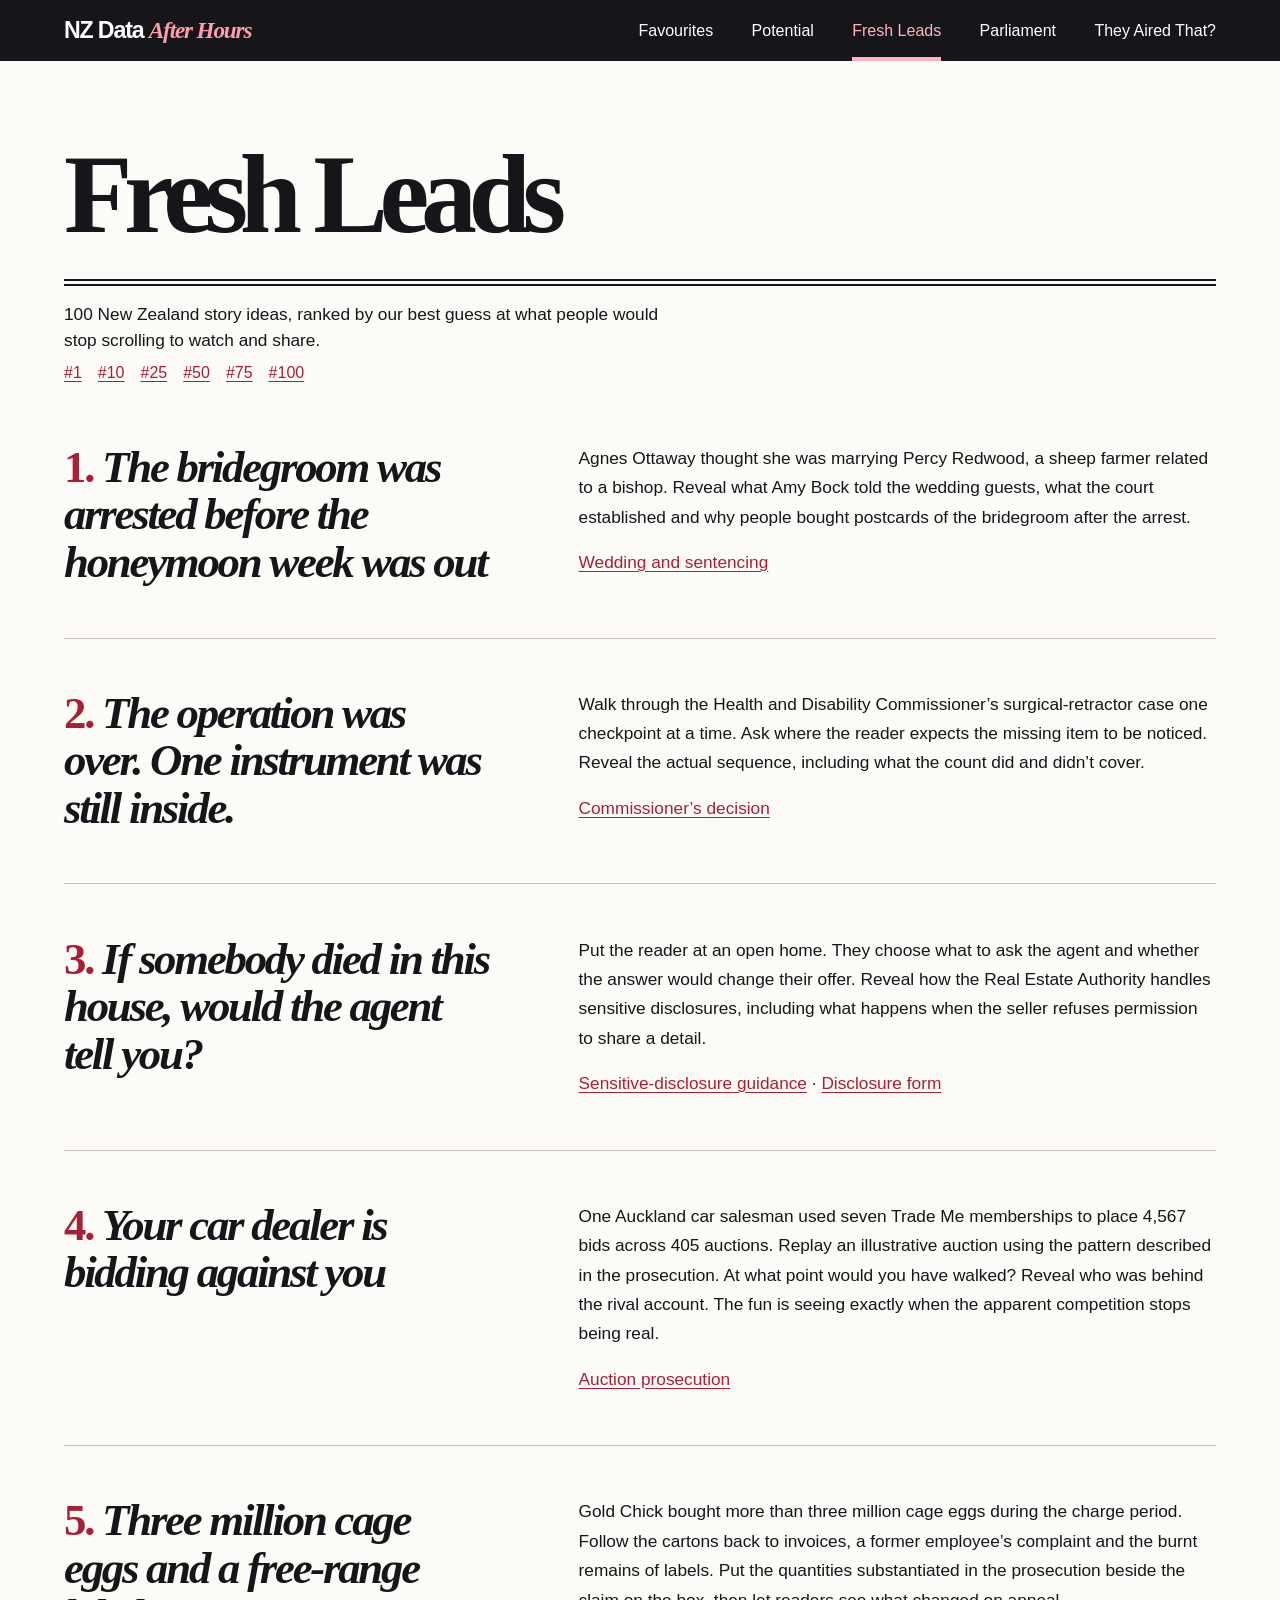
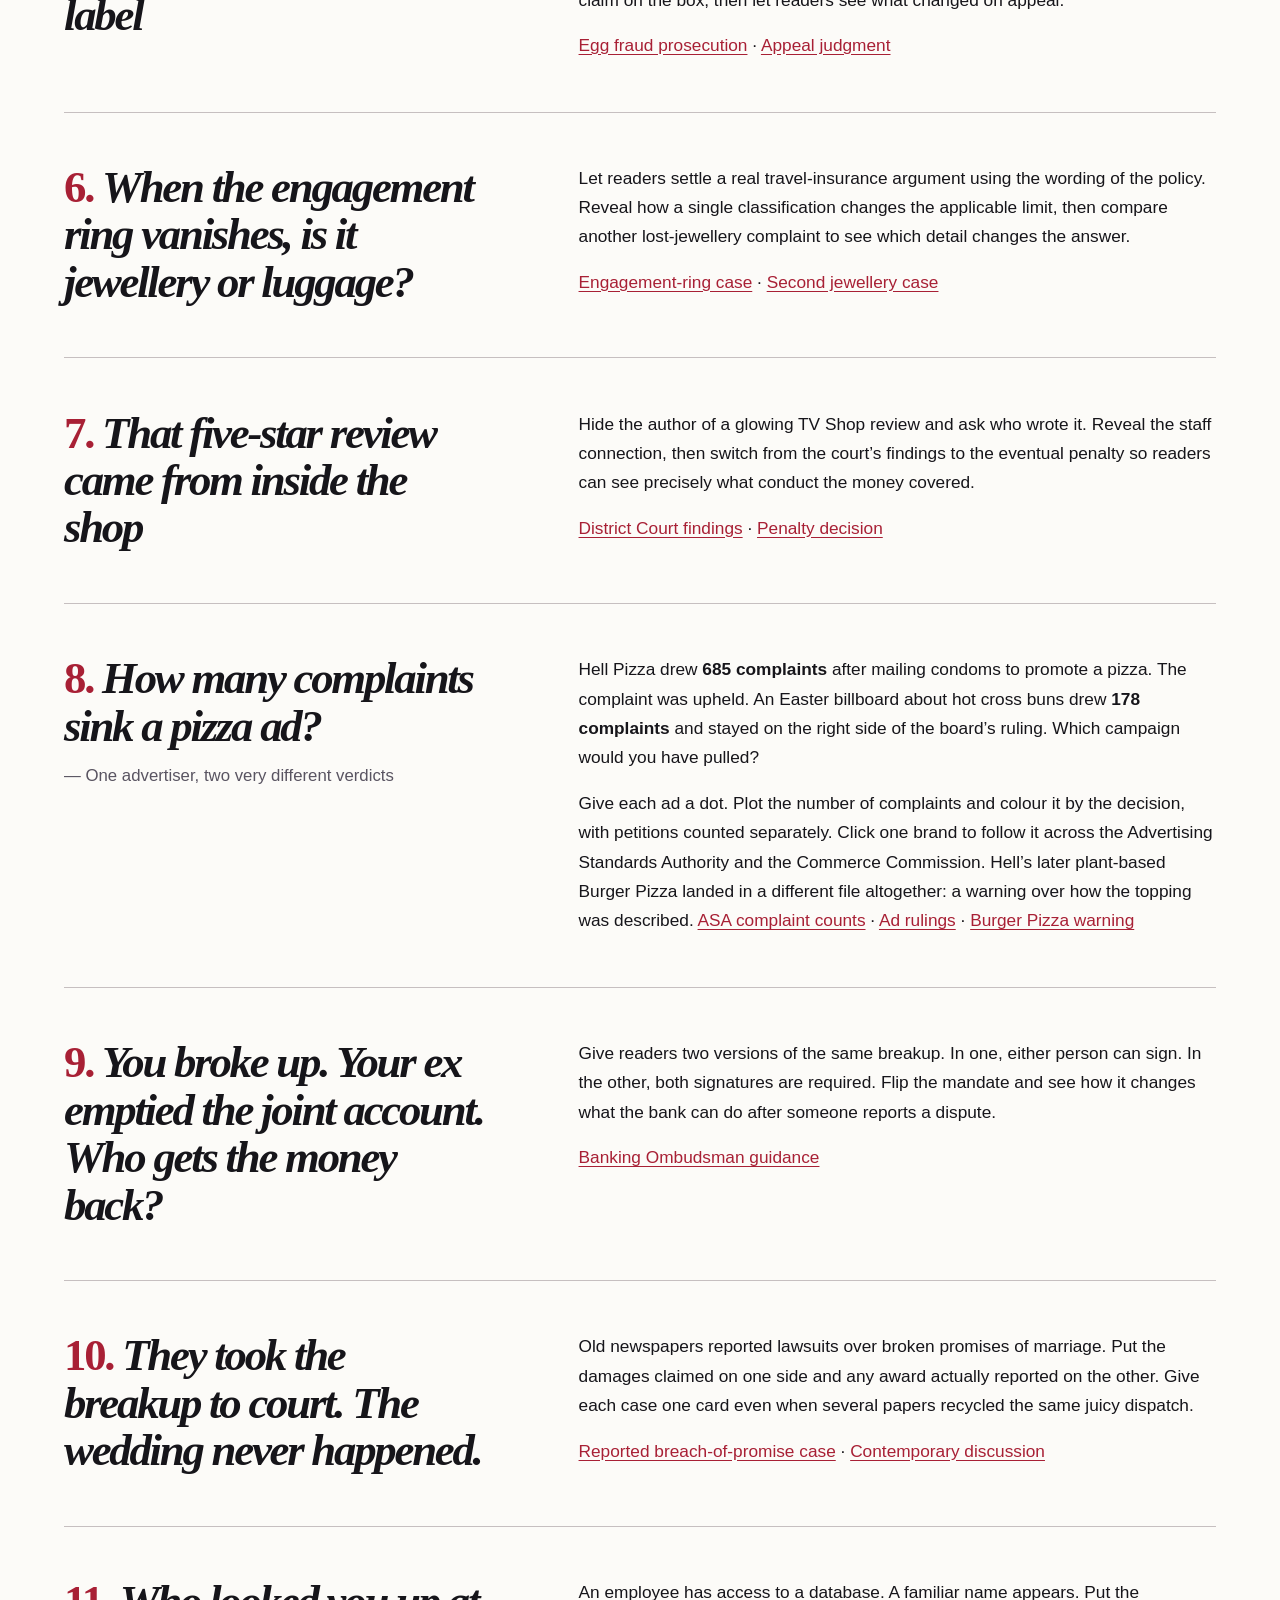
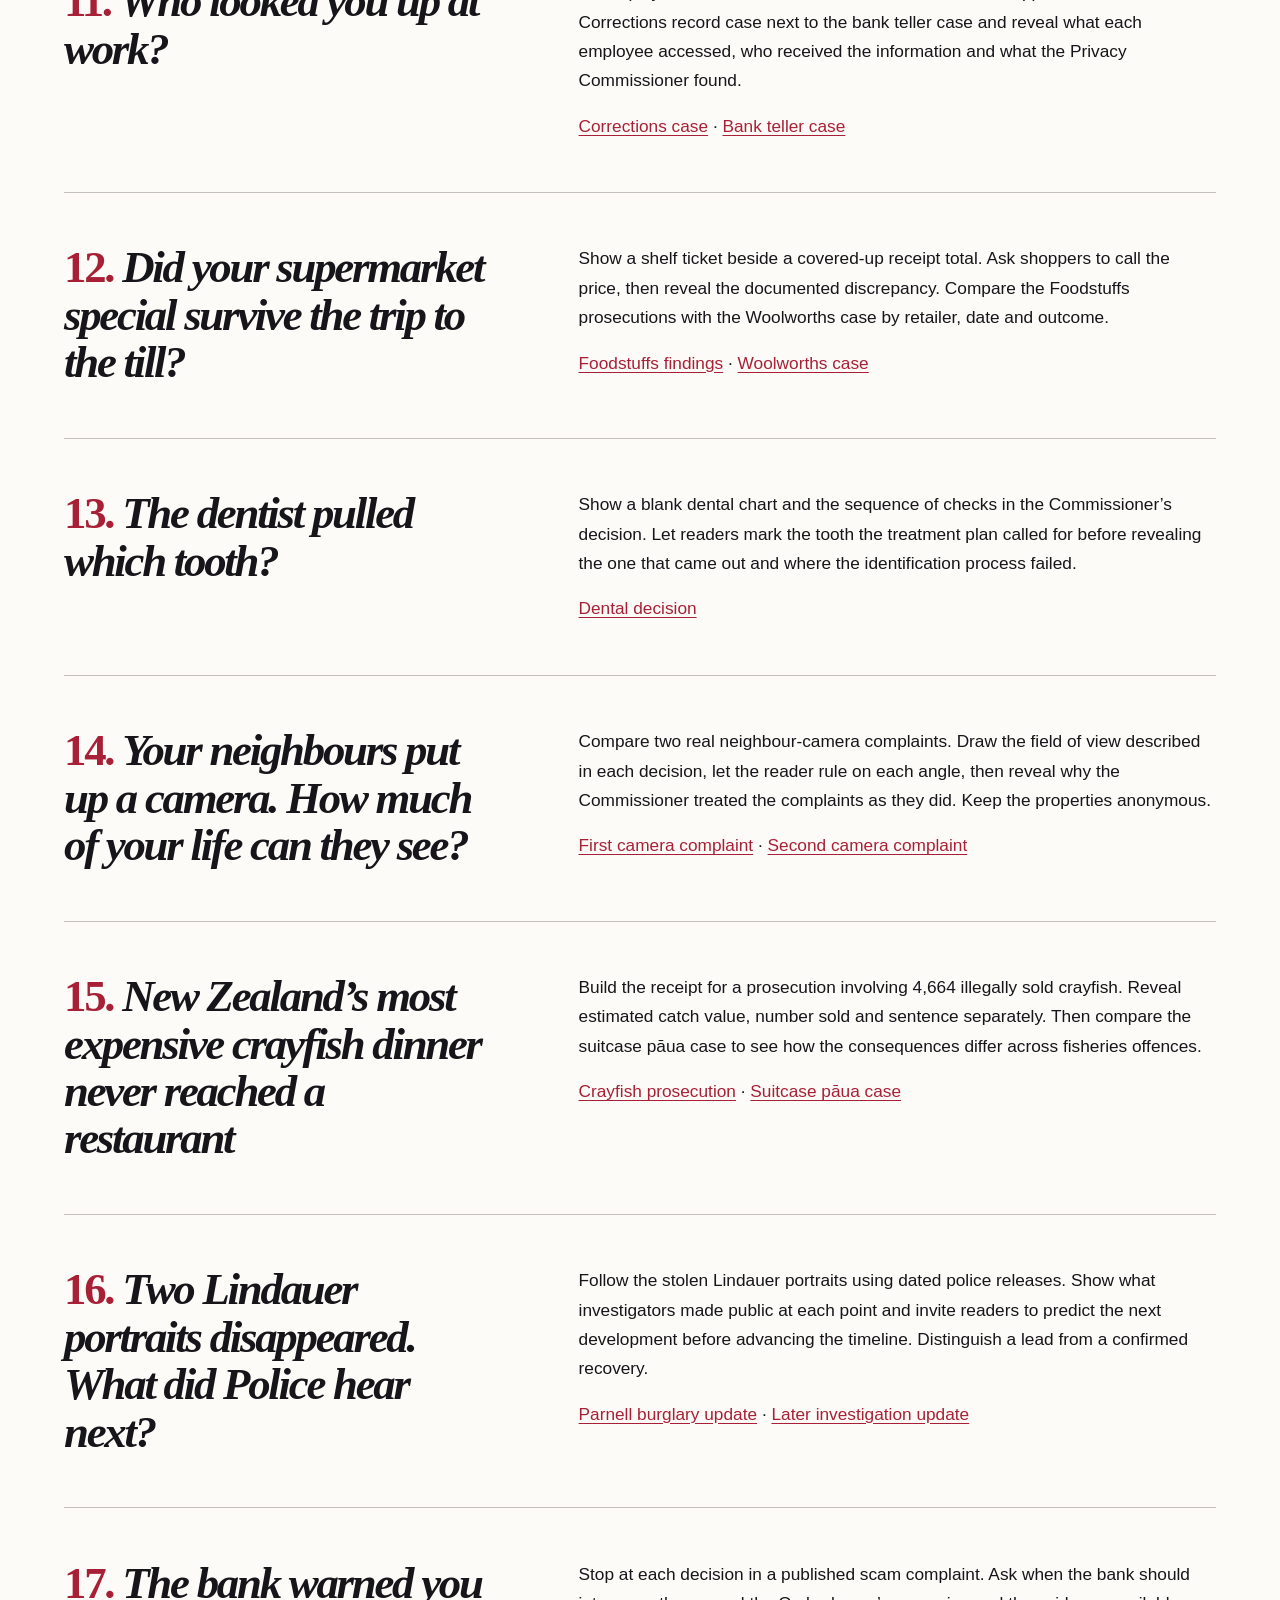
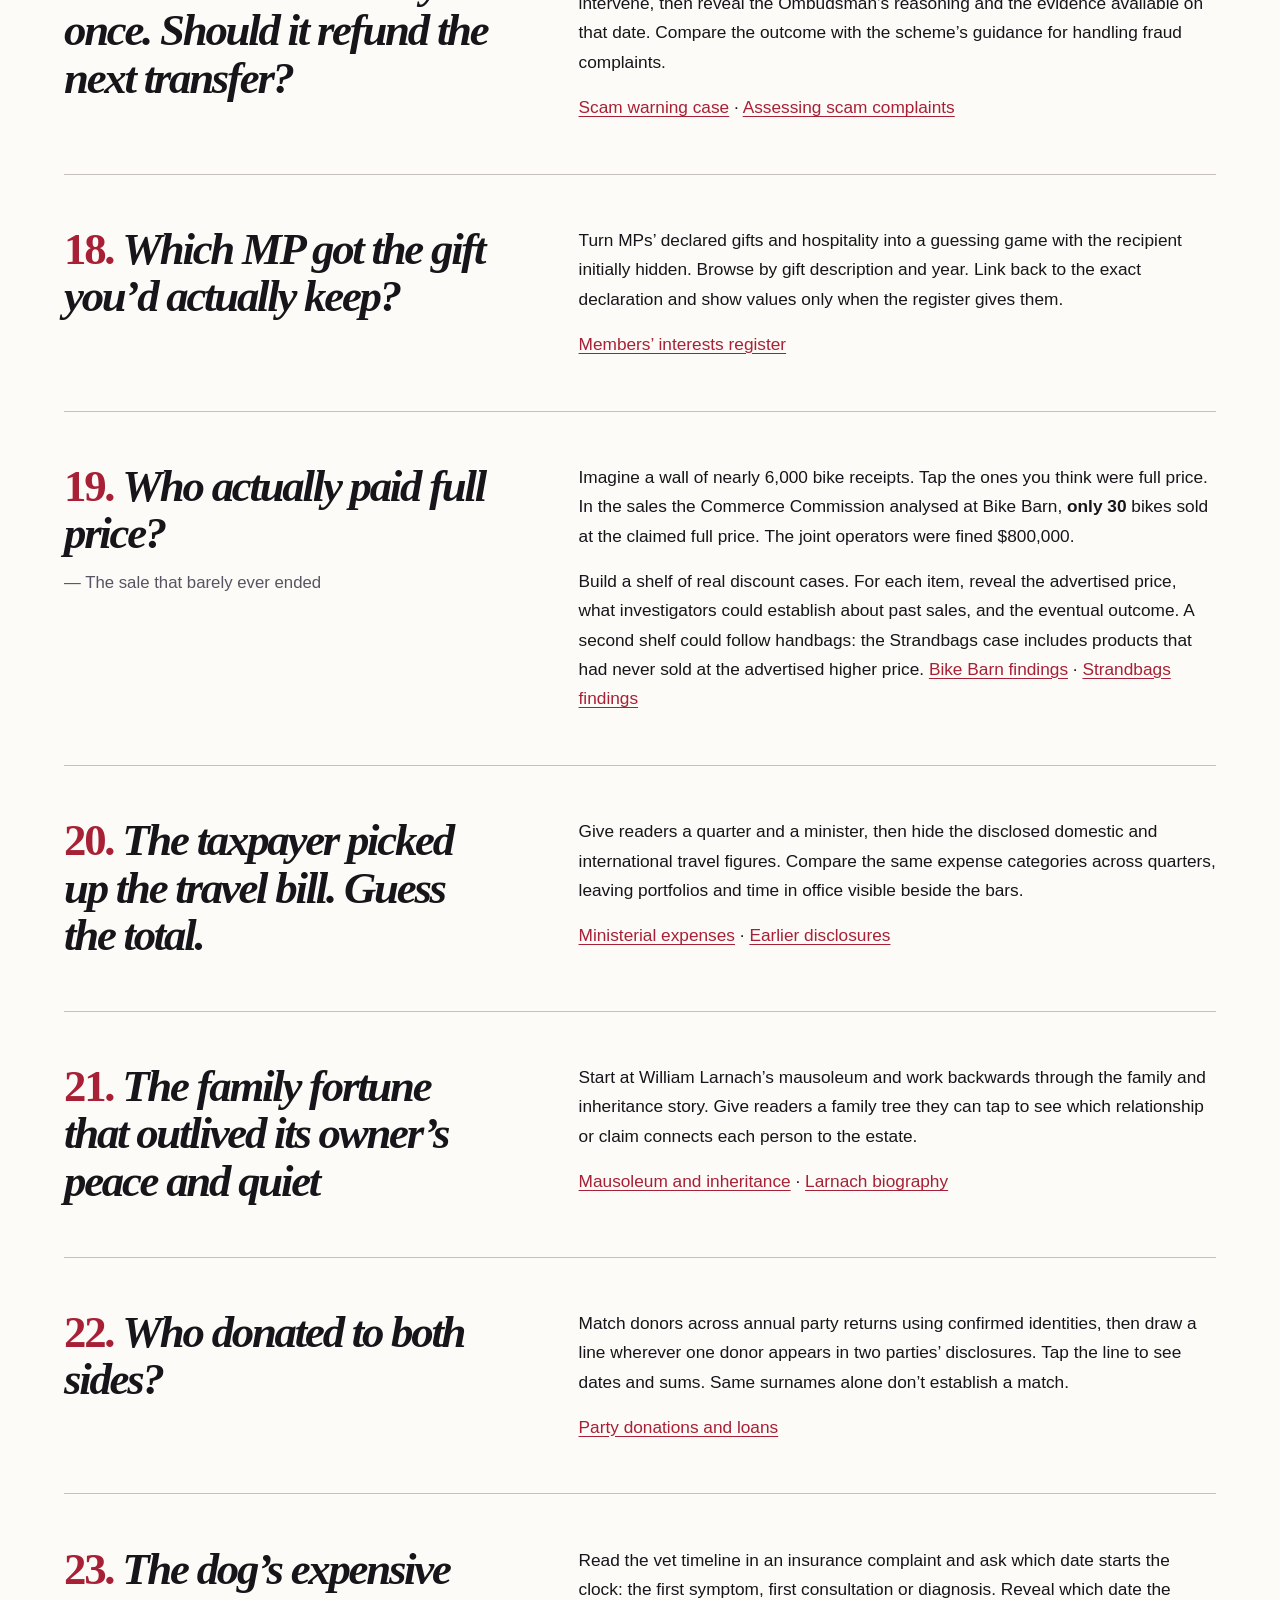
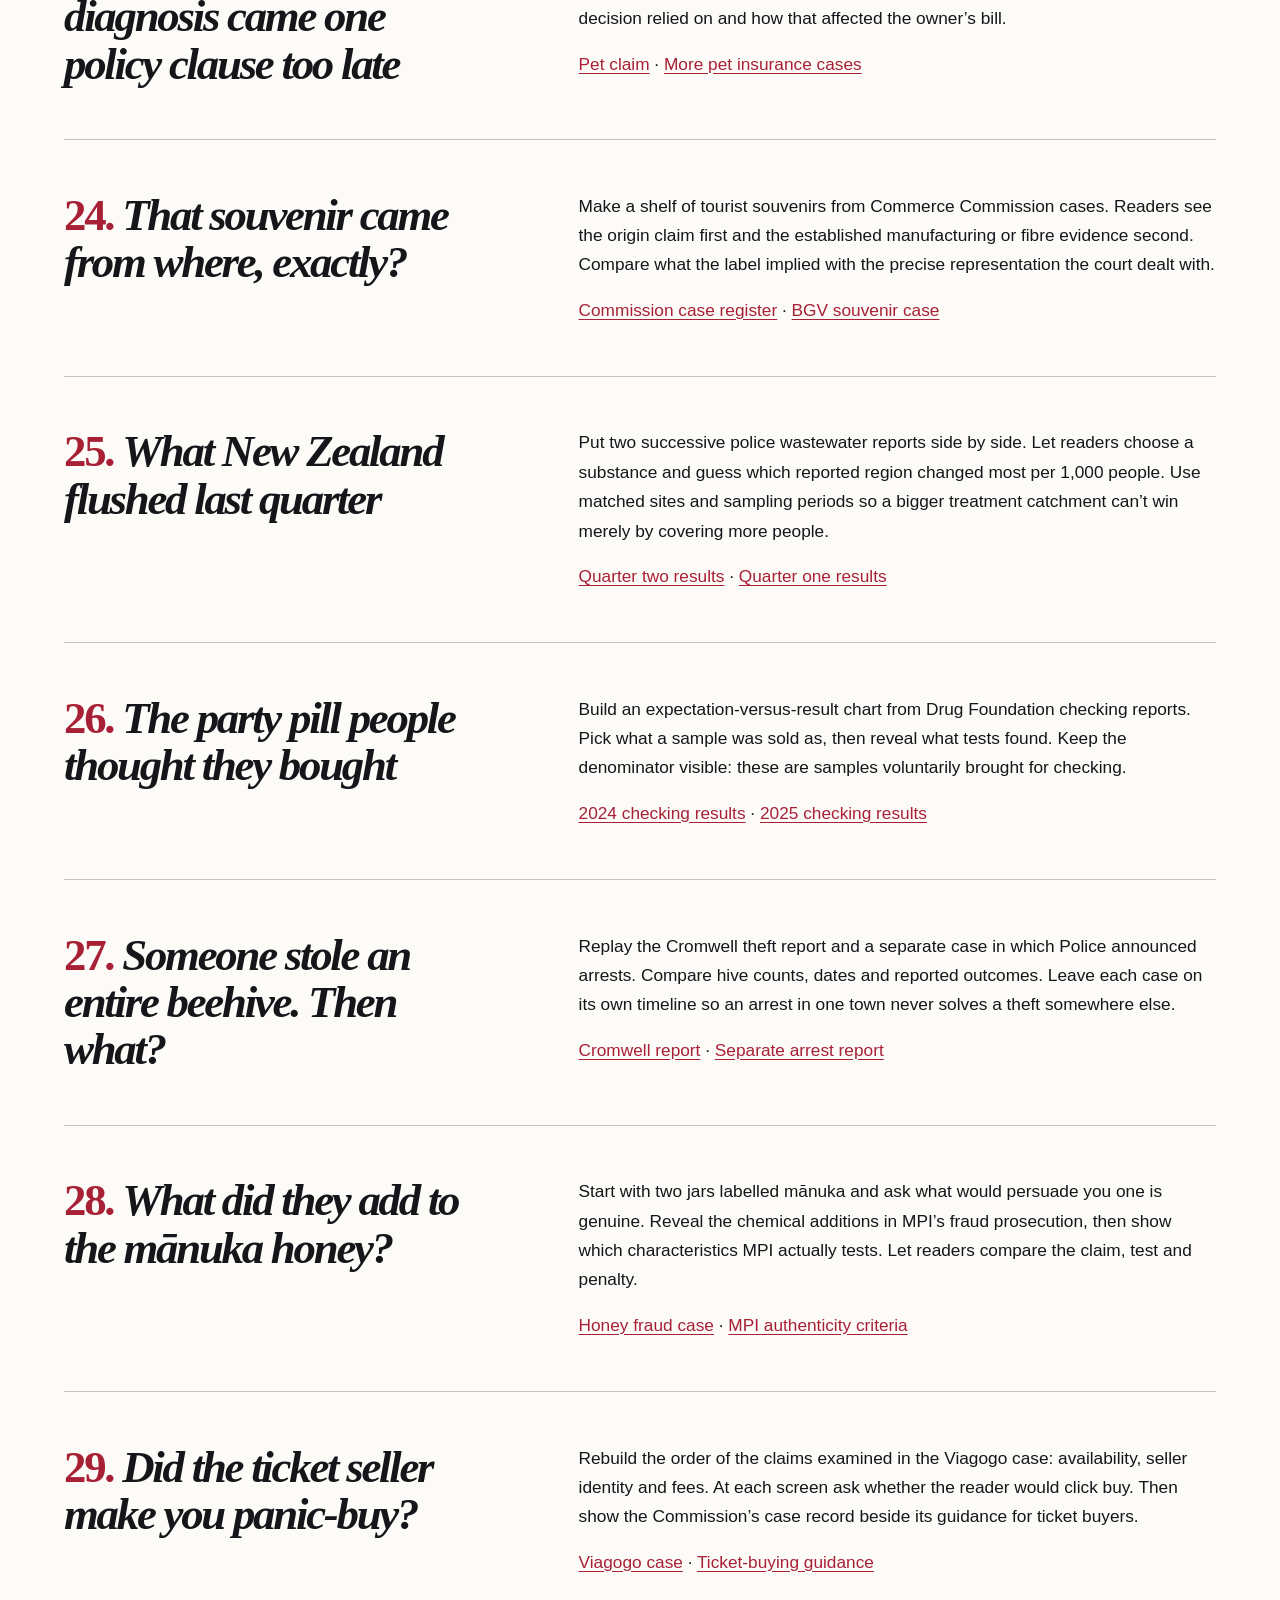
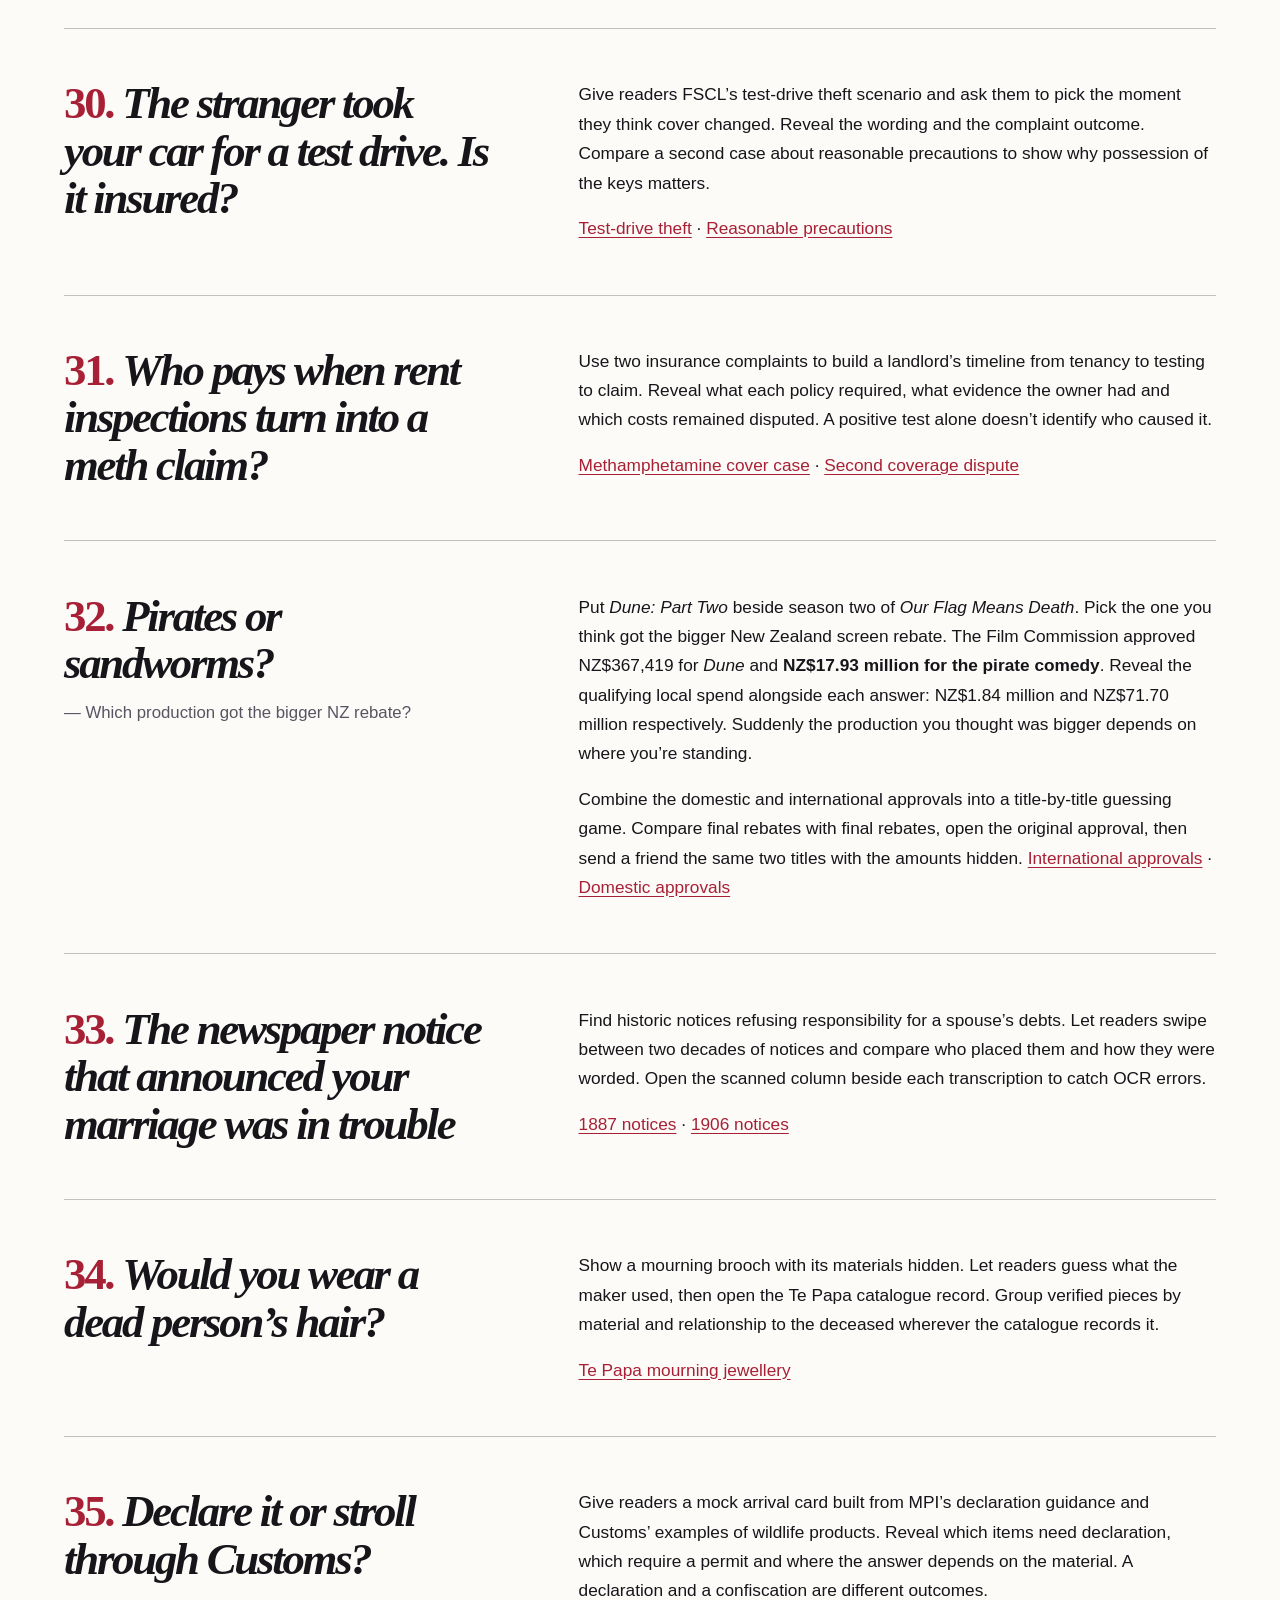
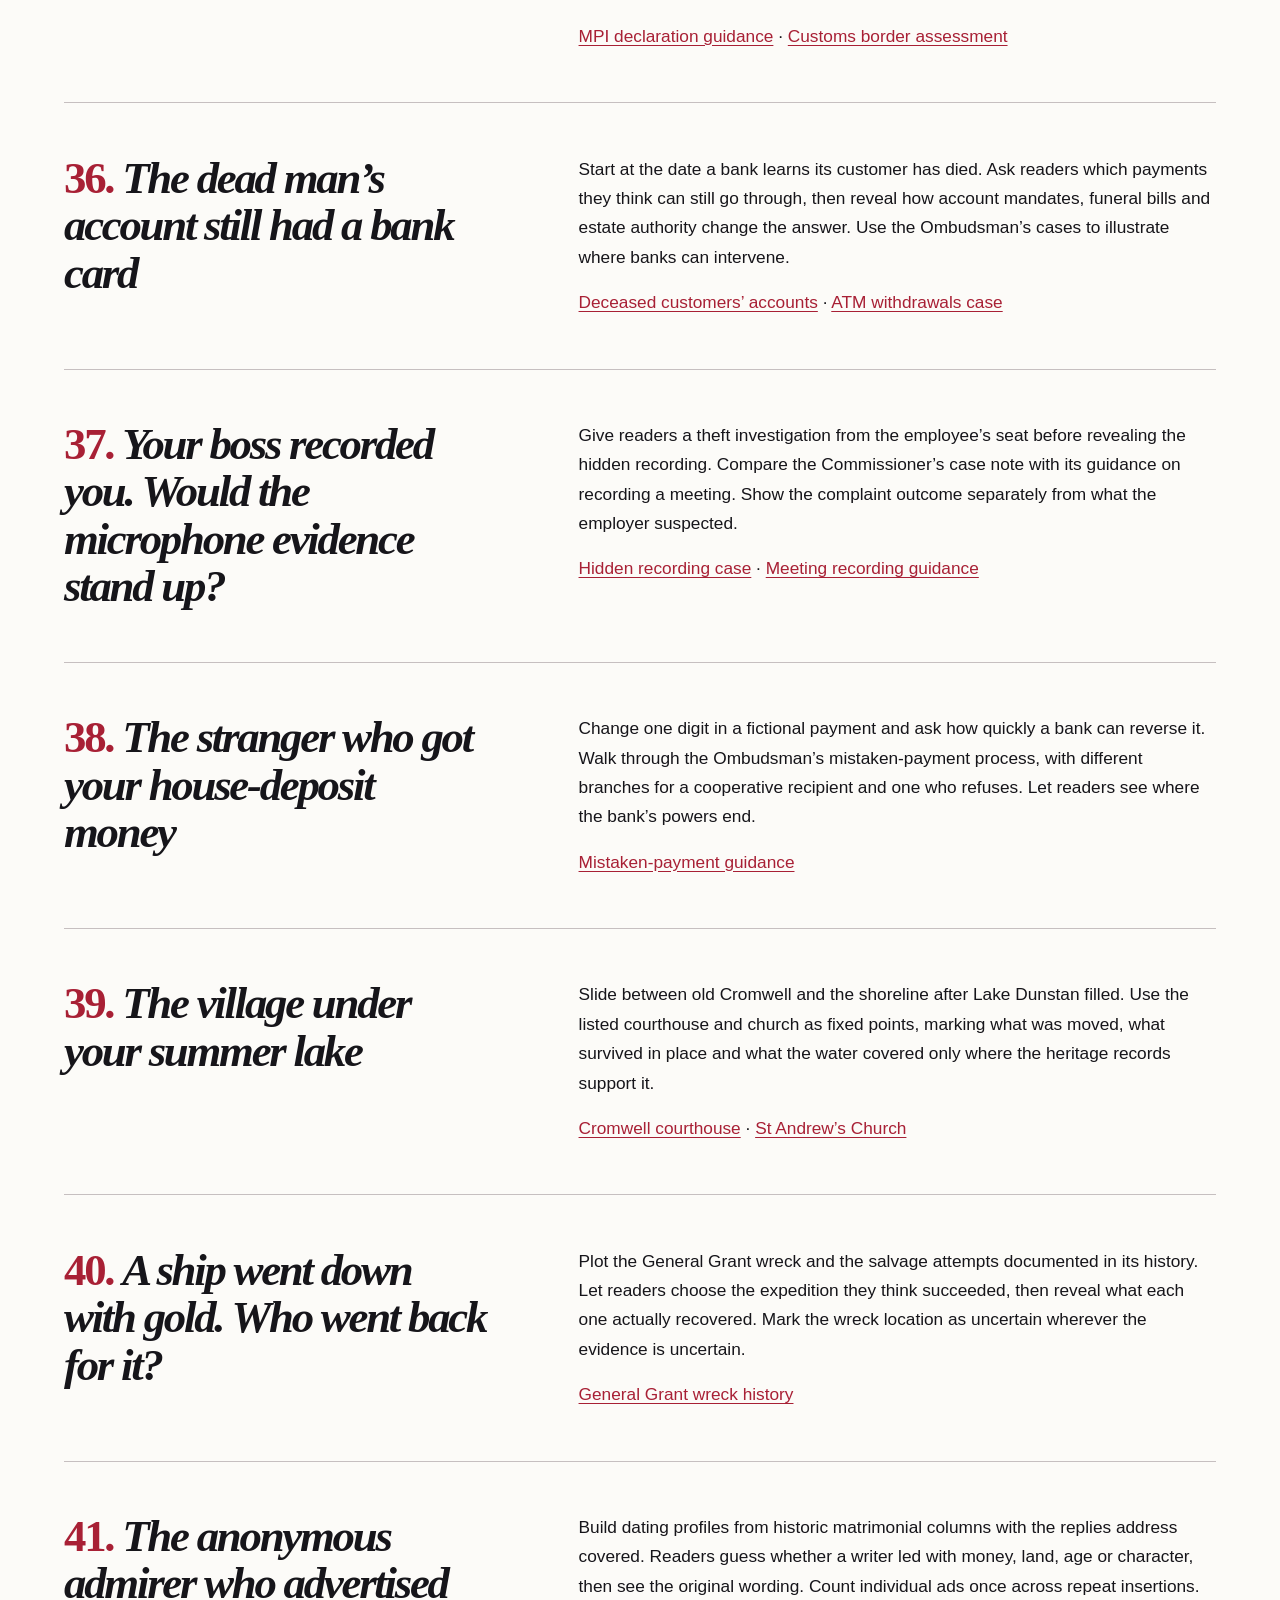
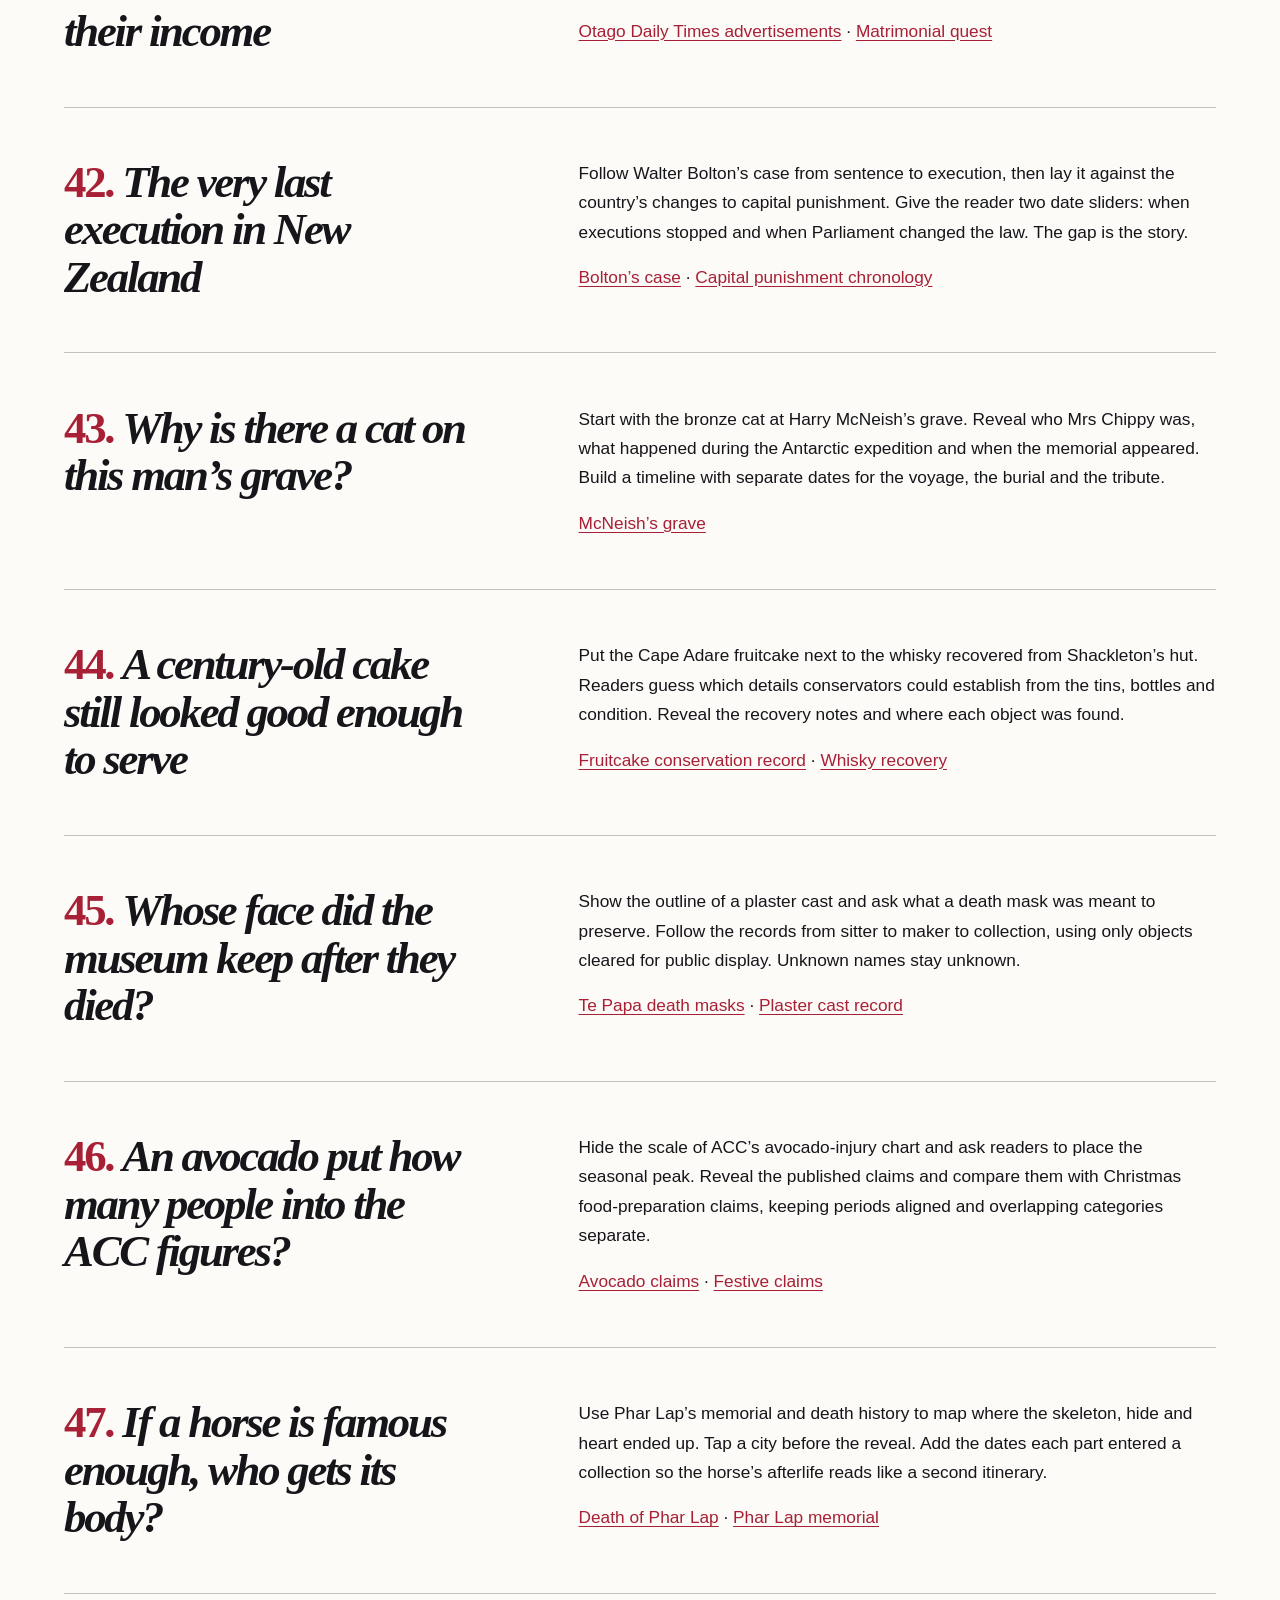
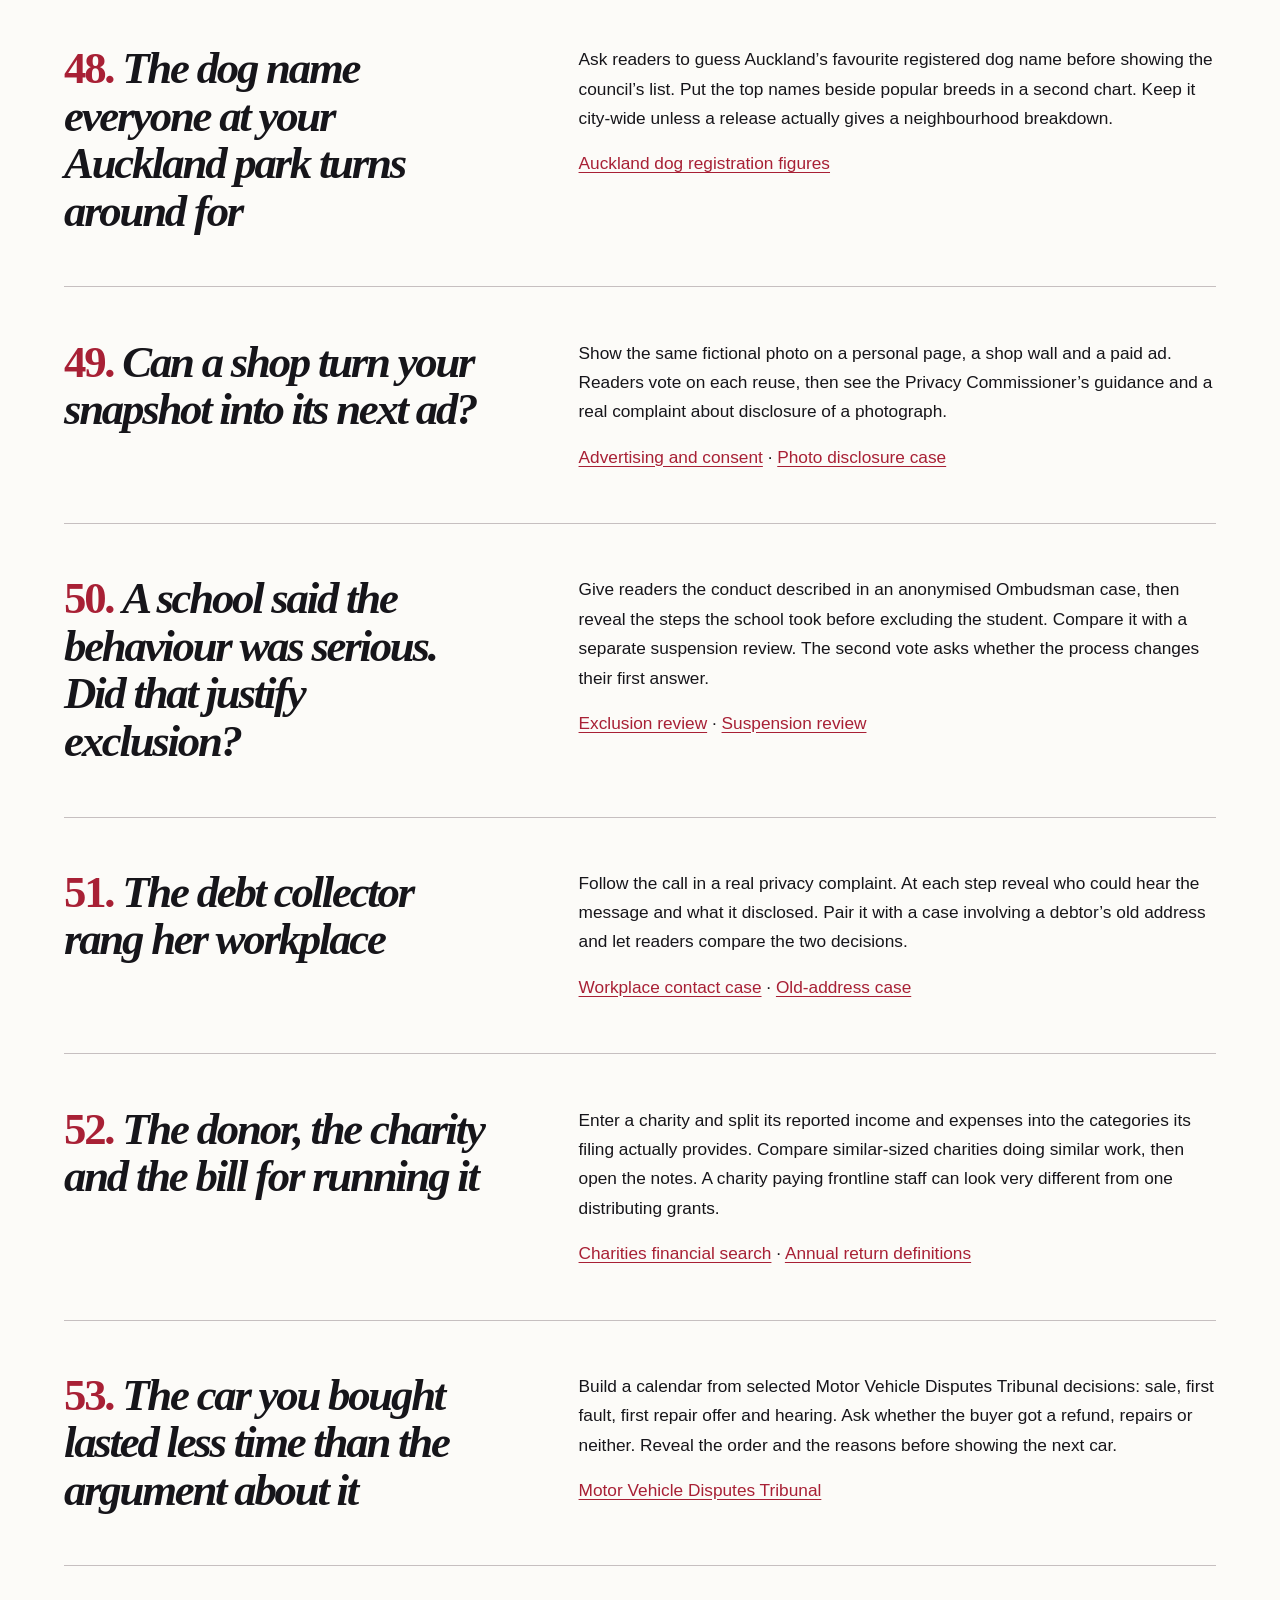
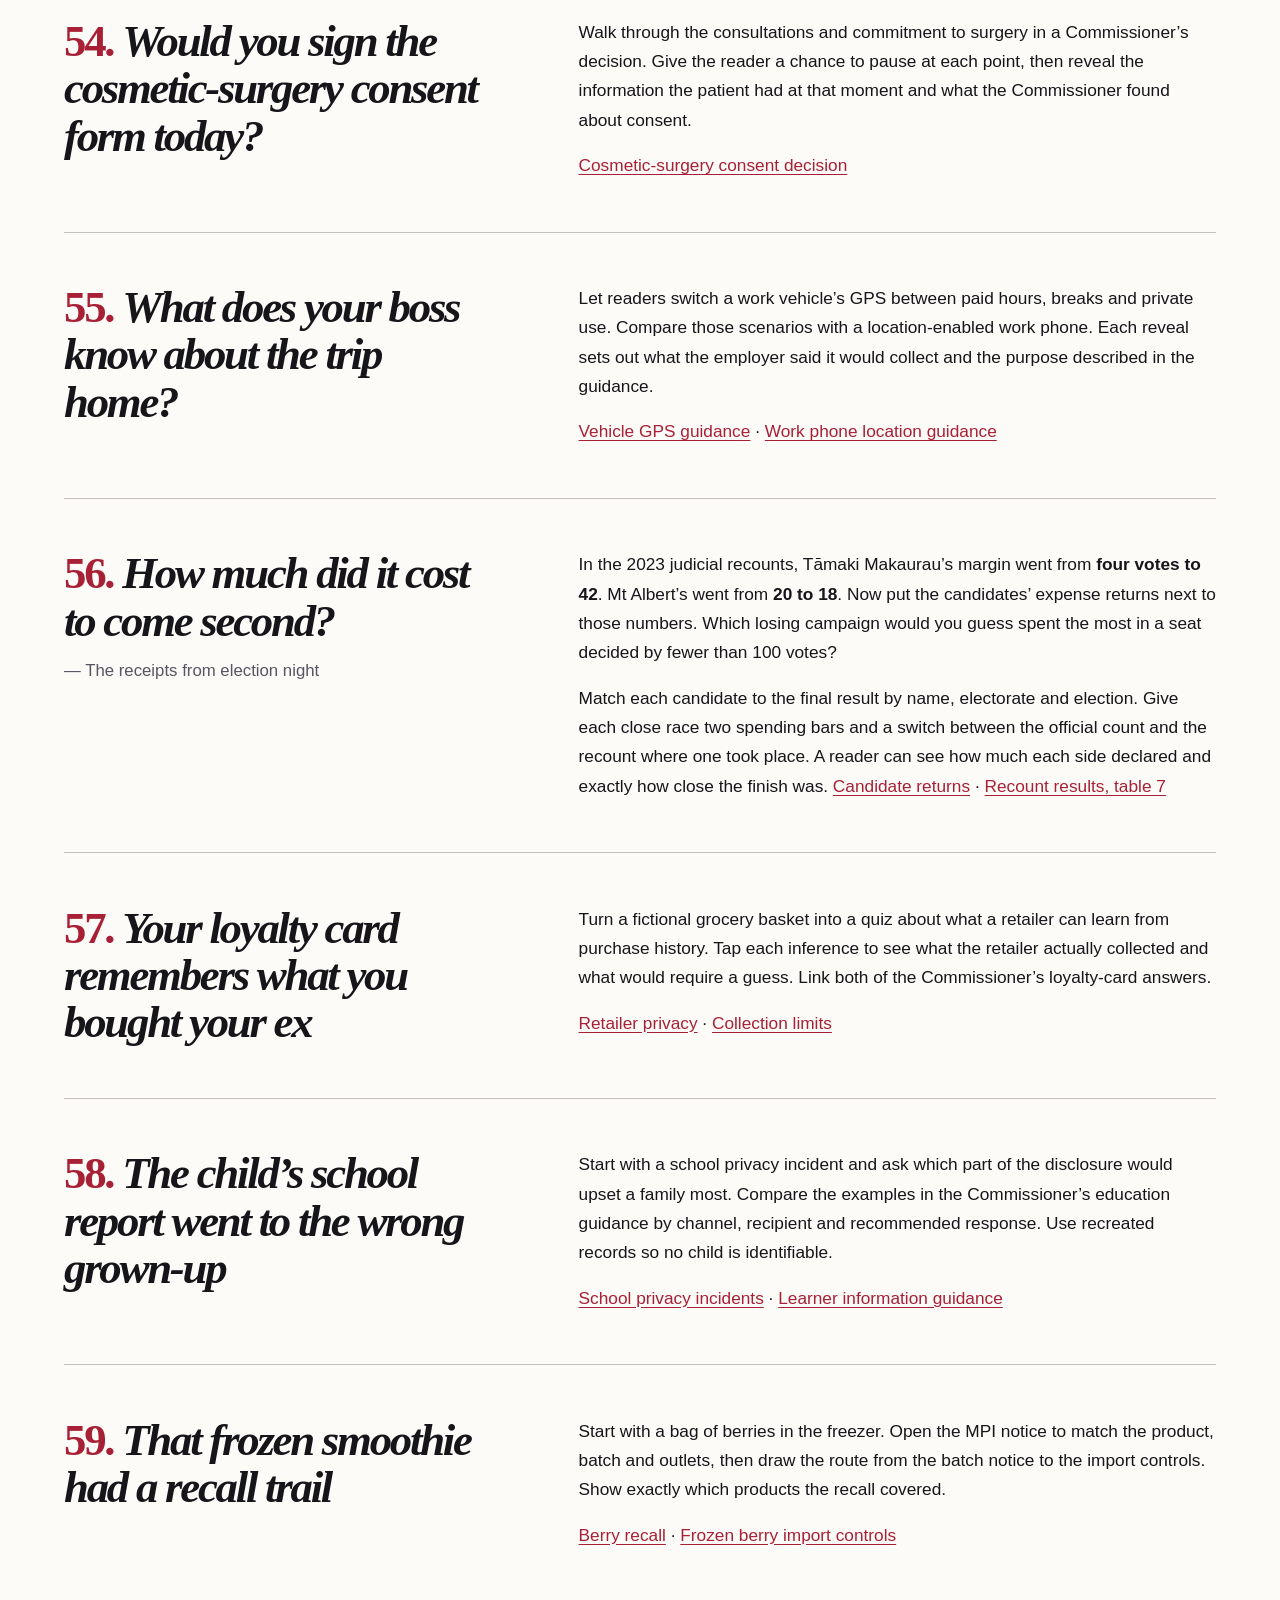
==== commit 1406f494: "Publish They Aired That with 100 sourced broadcast dilemmas" ====
--- a/fresh-leads.html
+++ b/fresh-leads.html
@@ -16,6 +16,7 @@
         <a href="potential.html">Potential</a>
         <a href="fresh-leads.html" aria-current="page">Fresh Leads</a>
         <a href="parliament.html">Parliament</a>
+        <a href="they-aired-that.html">They Aired That?</a>
       </nav>
     </div>
   </header>
--- a/style.css
+++ b/style.css
@@ -58,3 +58,4 @@
 .lead-jumps { display: flex; flex-wrap: wrap; gap: .25rem 1rem; }
 .lead-jumps a { padding: .65rem 0; color: var(--accent); text-decoration: underline; border: 0; }
 .lead-jumps a:hover { color: var(--ink); }
+.header-row nav { flex-wrap: wrap; row-gap: 0; }
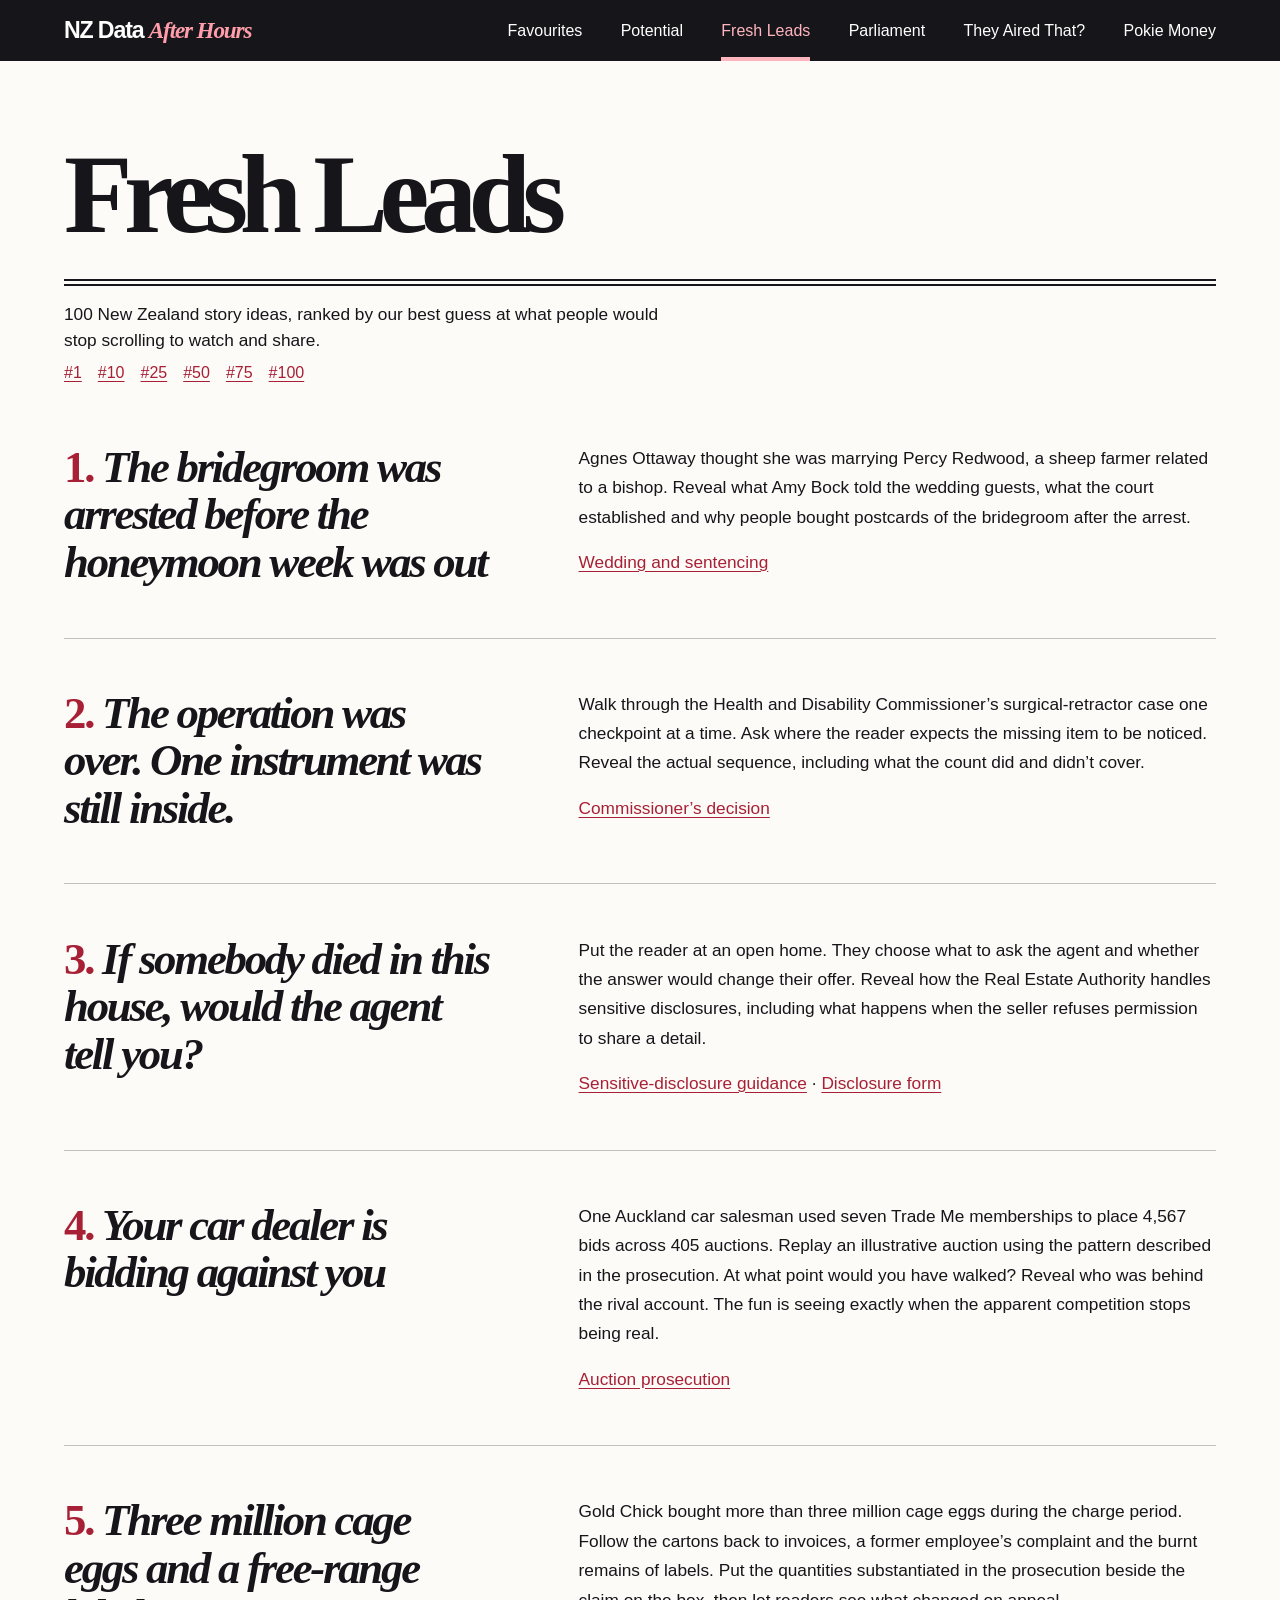
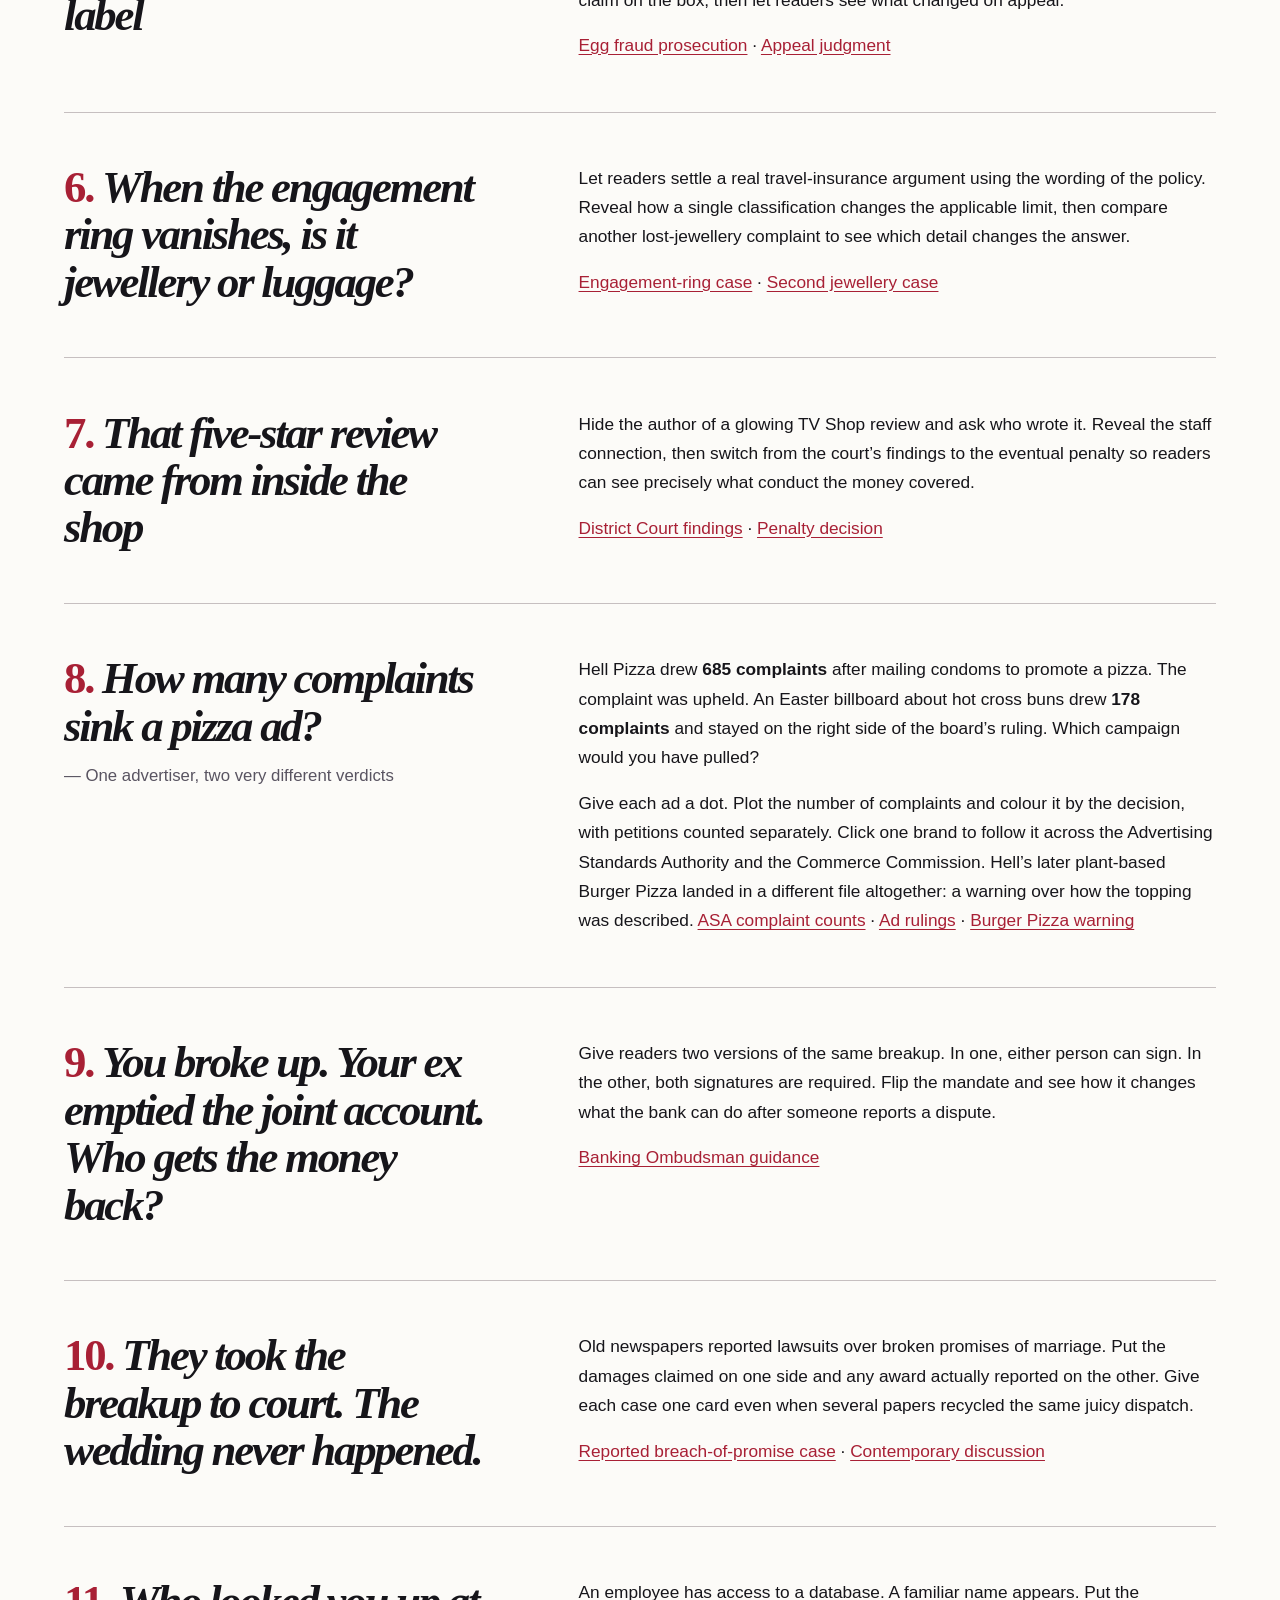
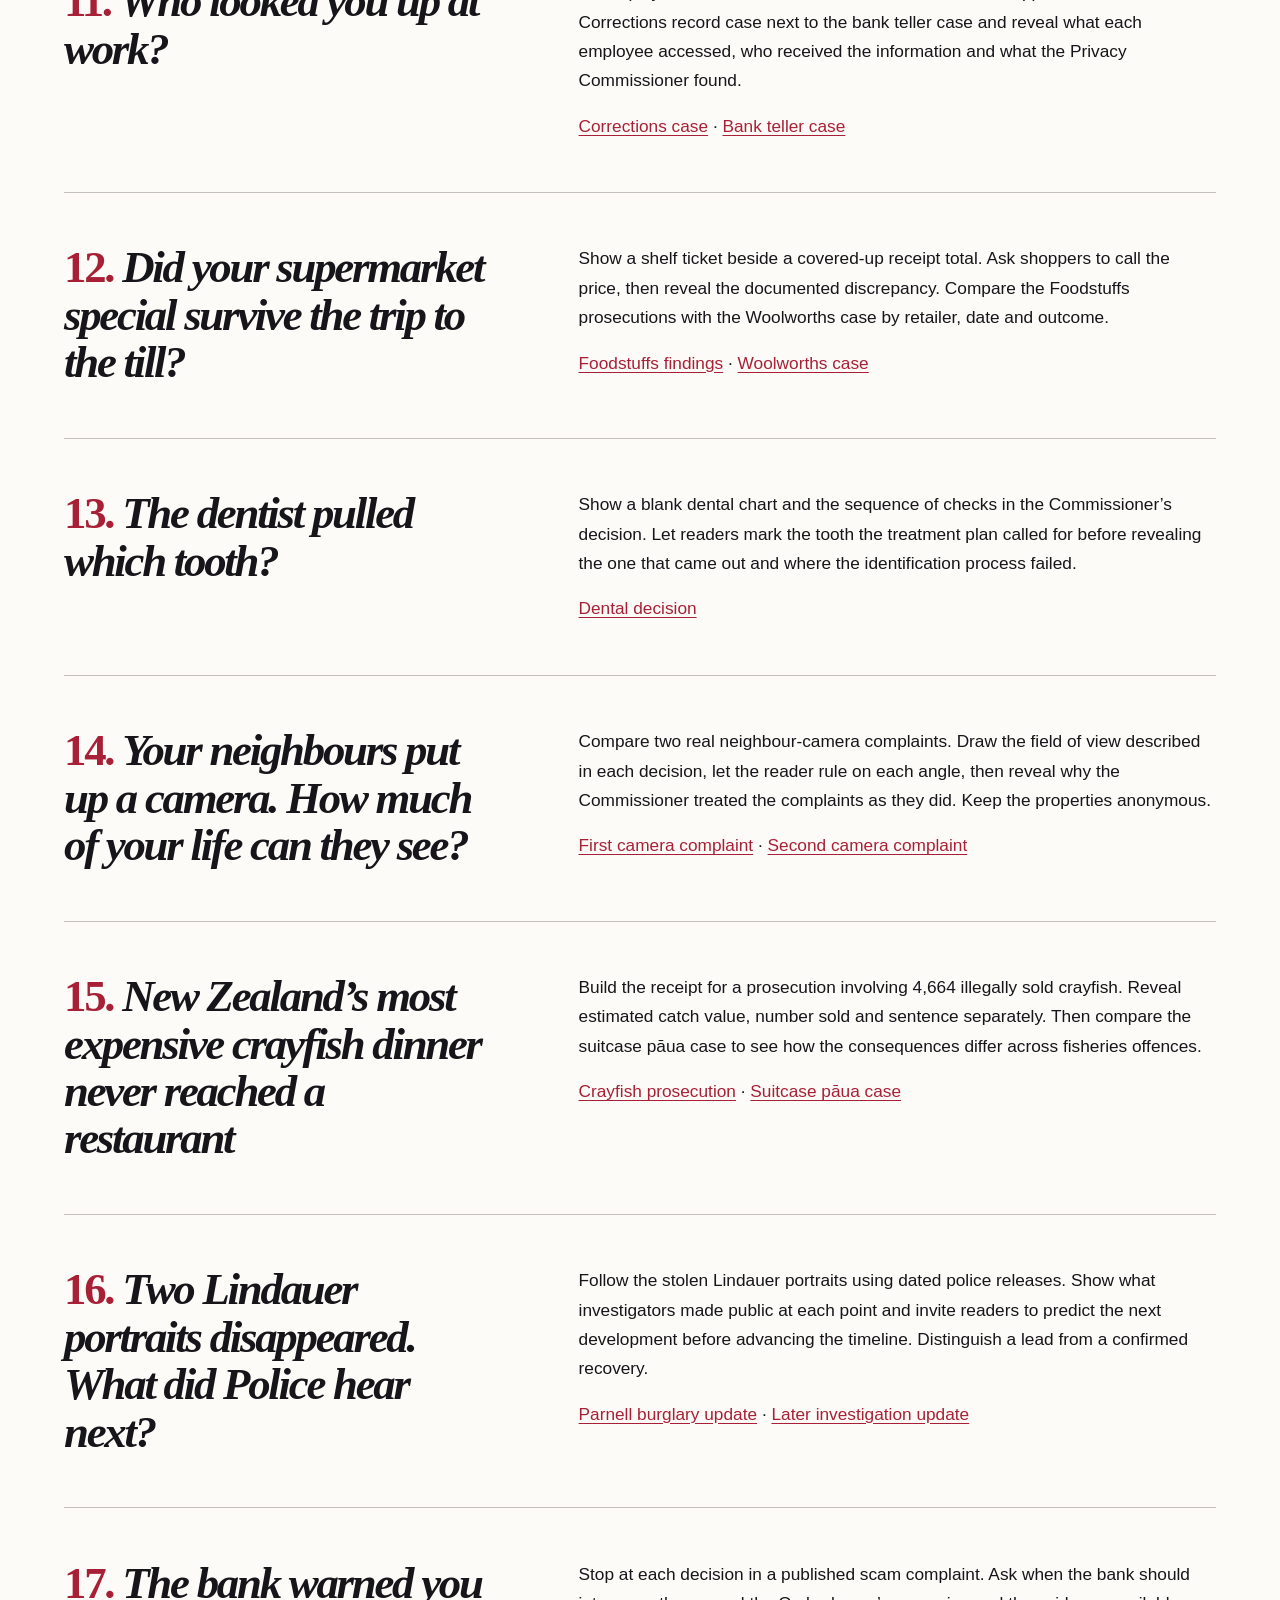
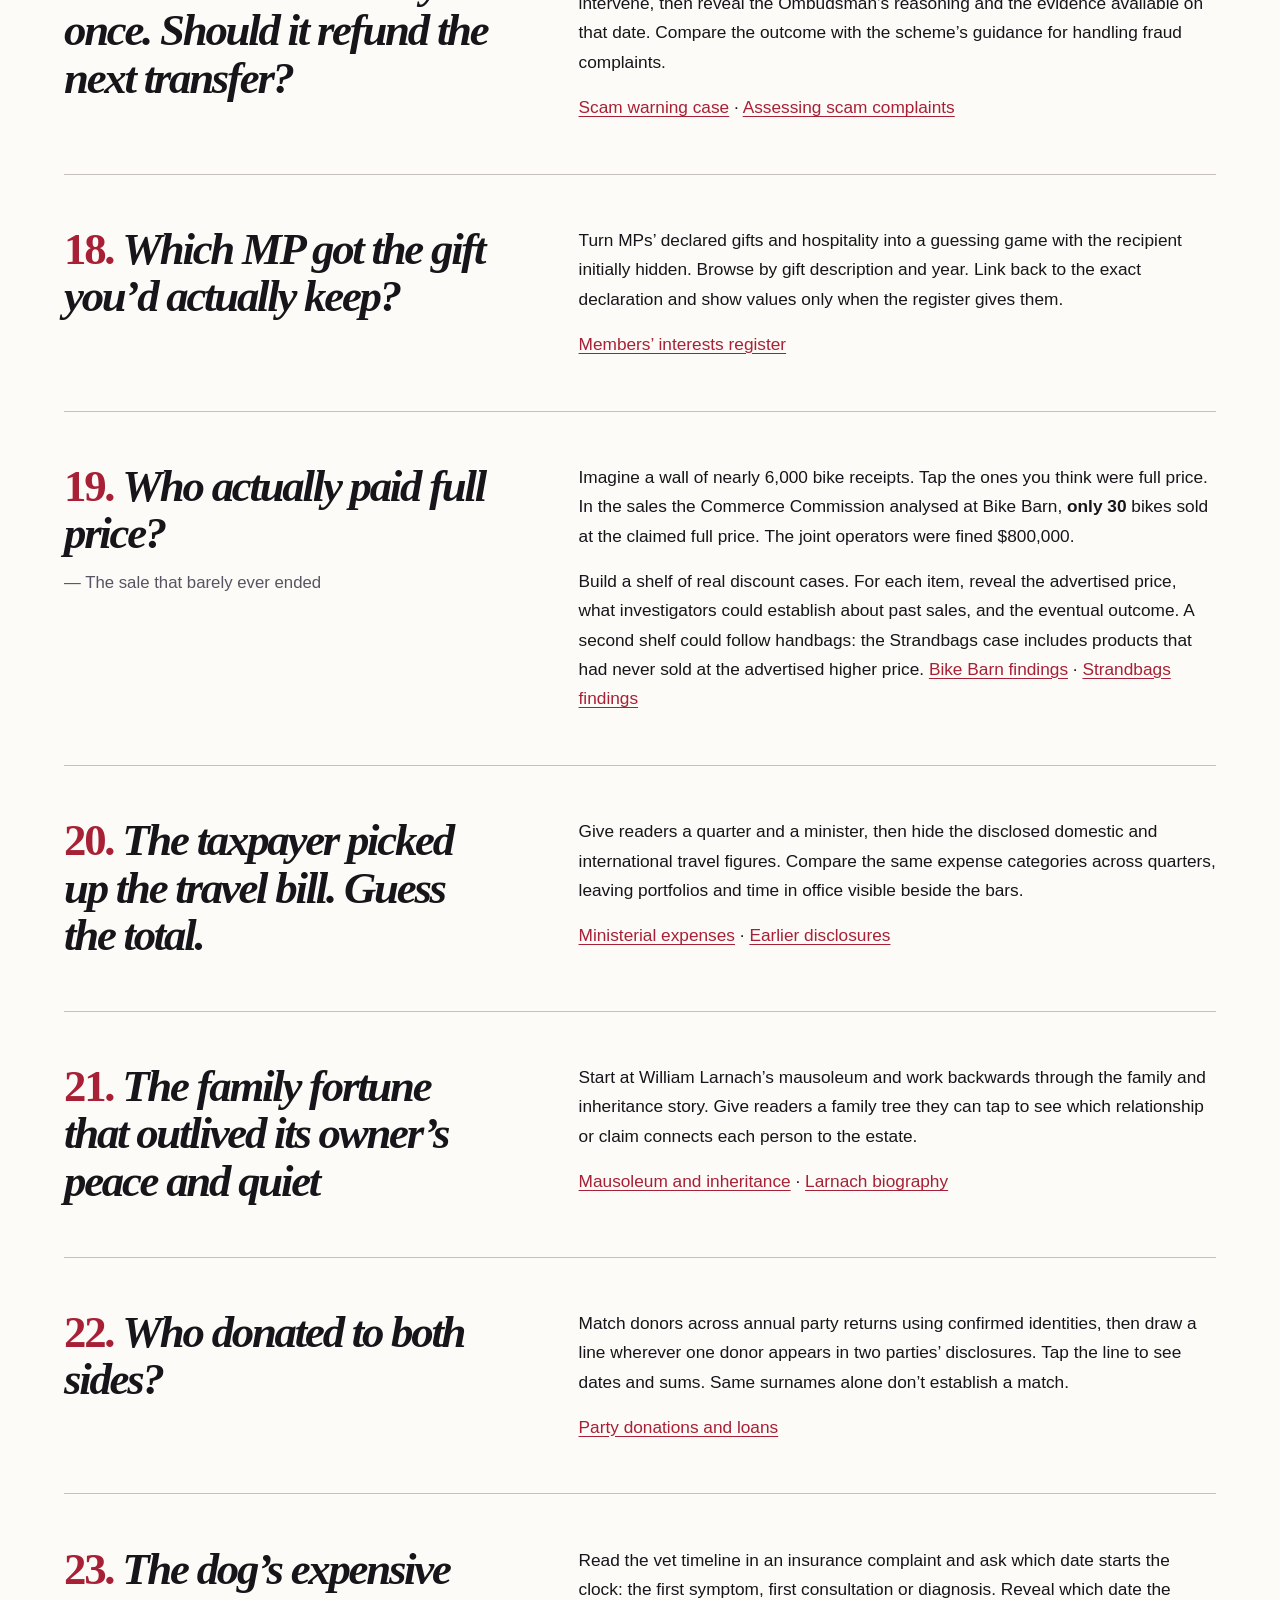
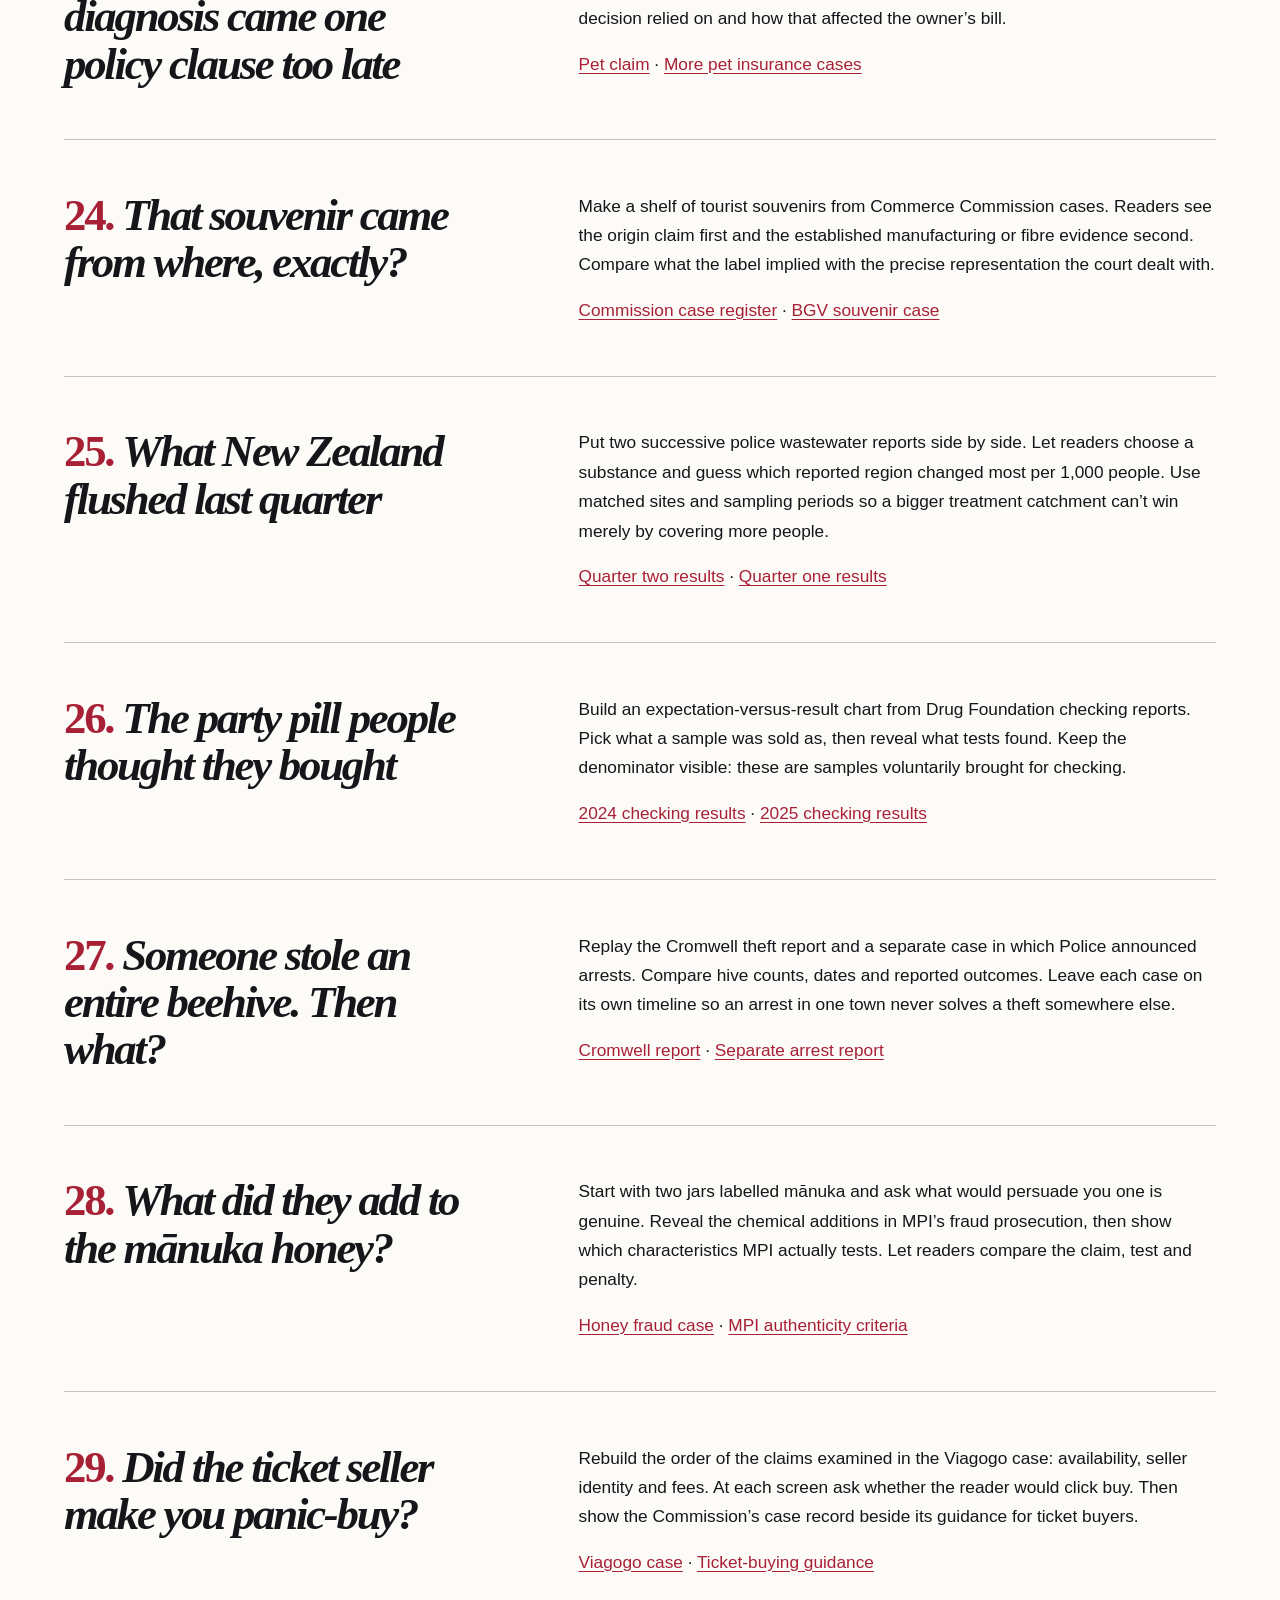
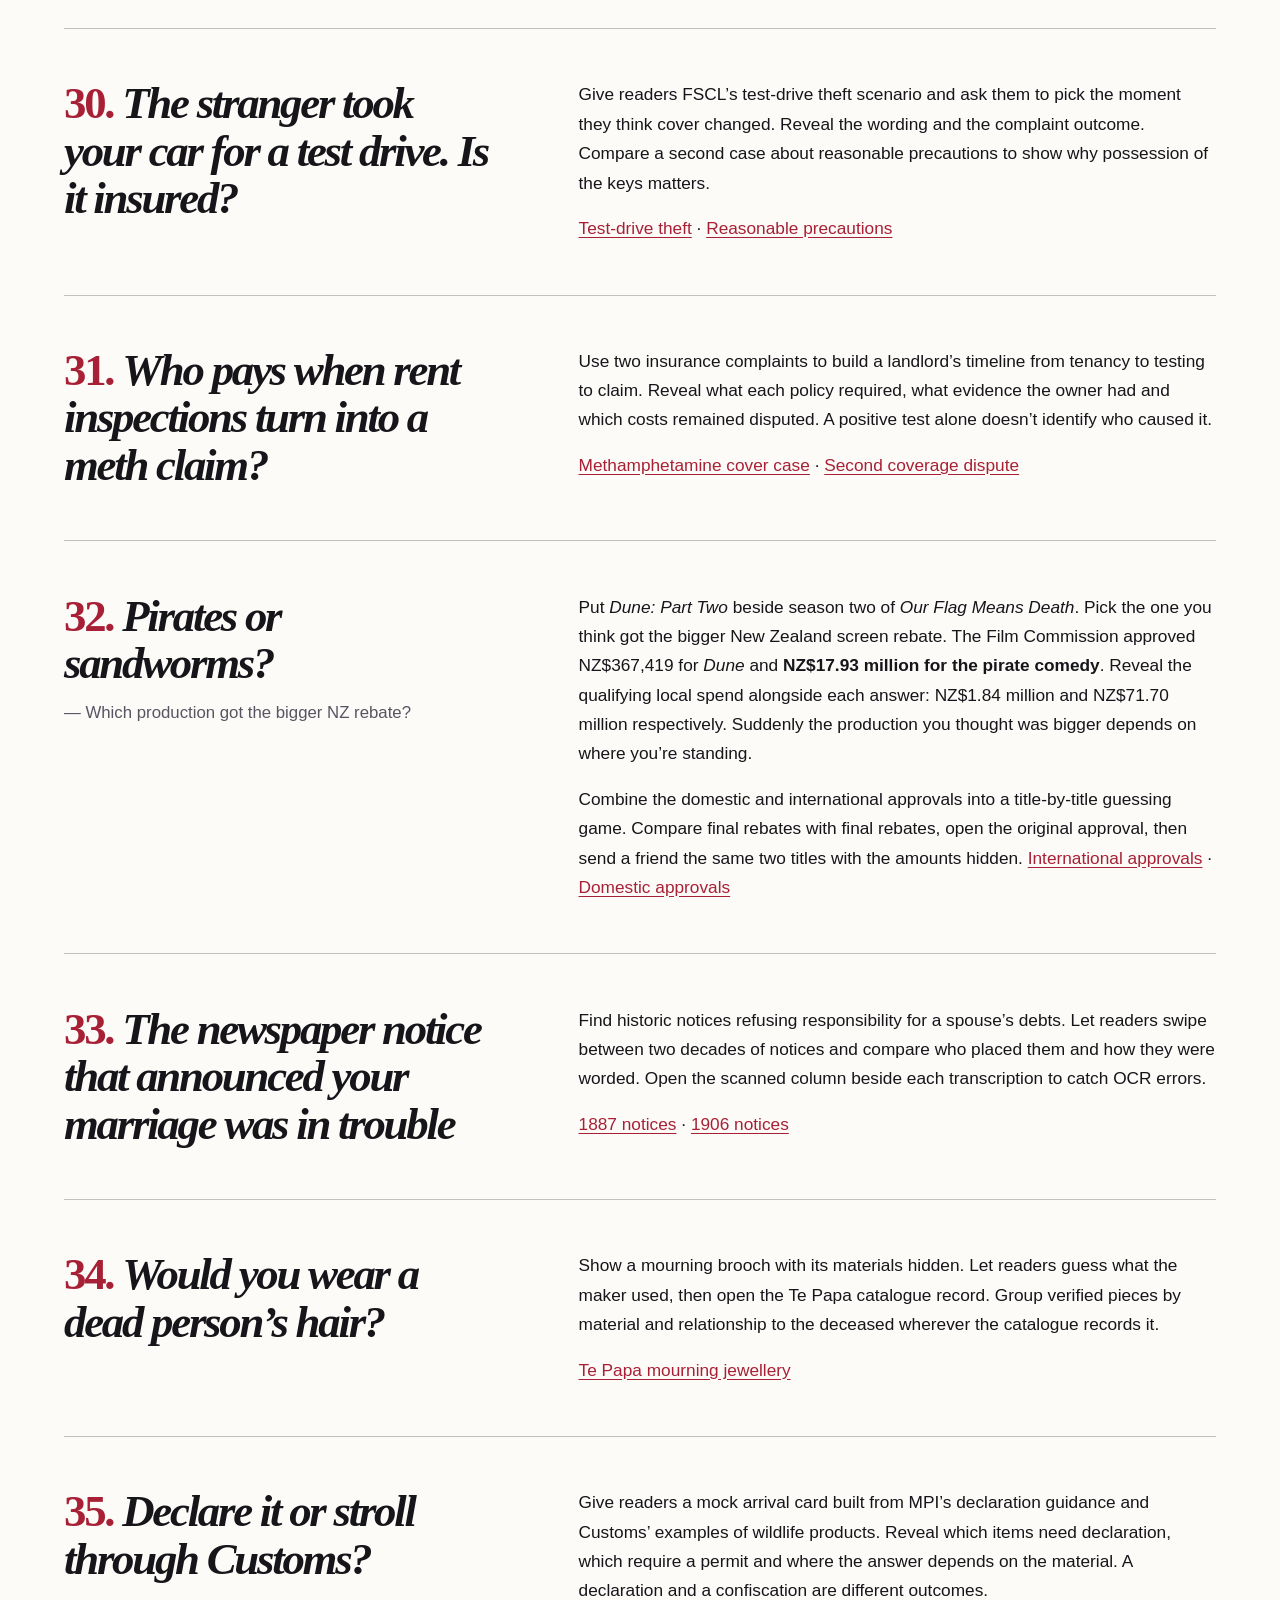
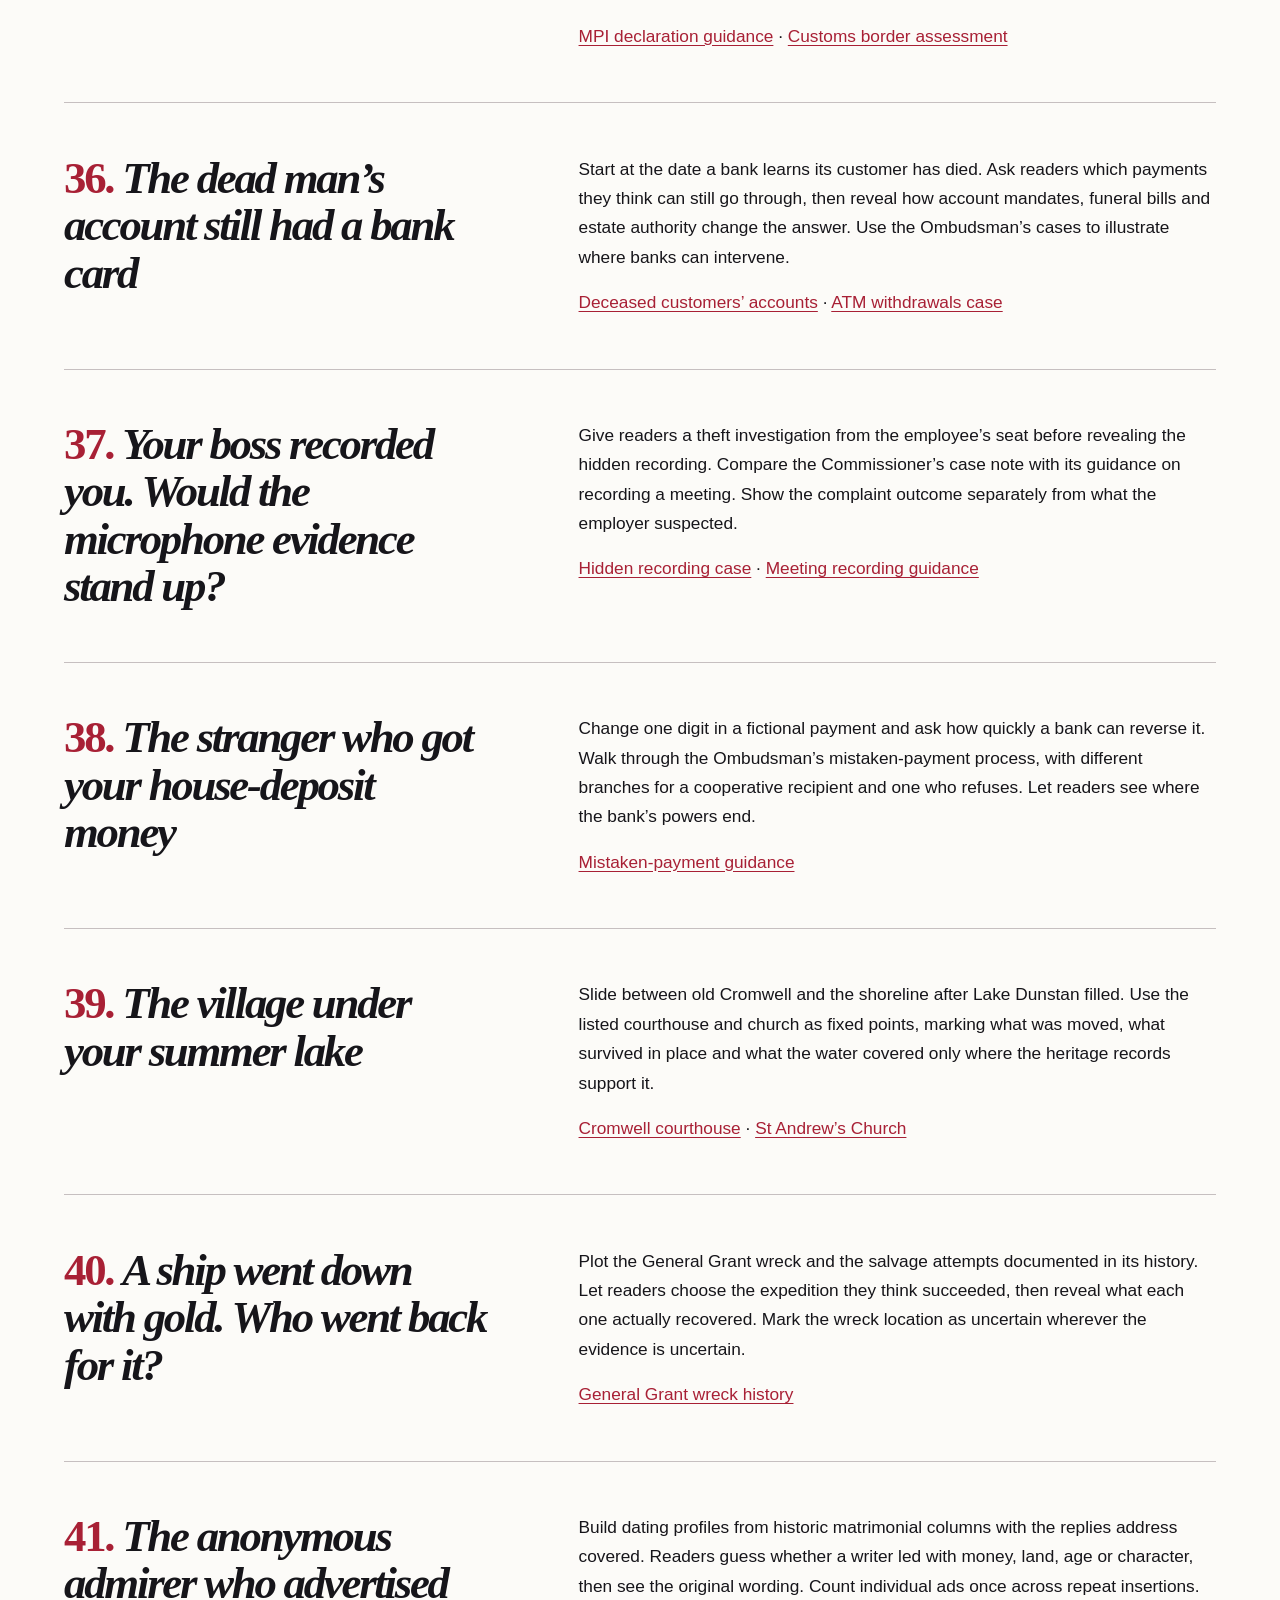
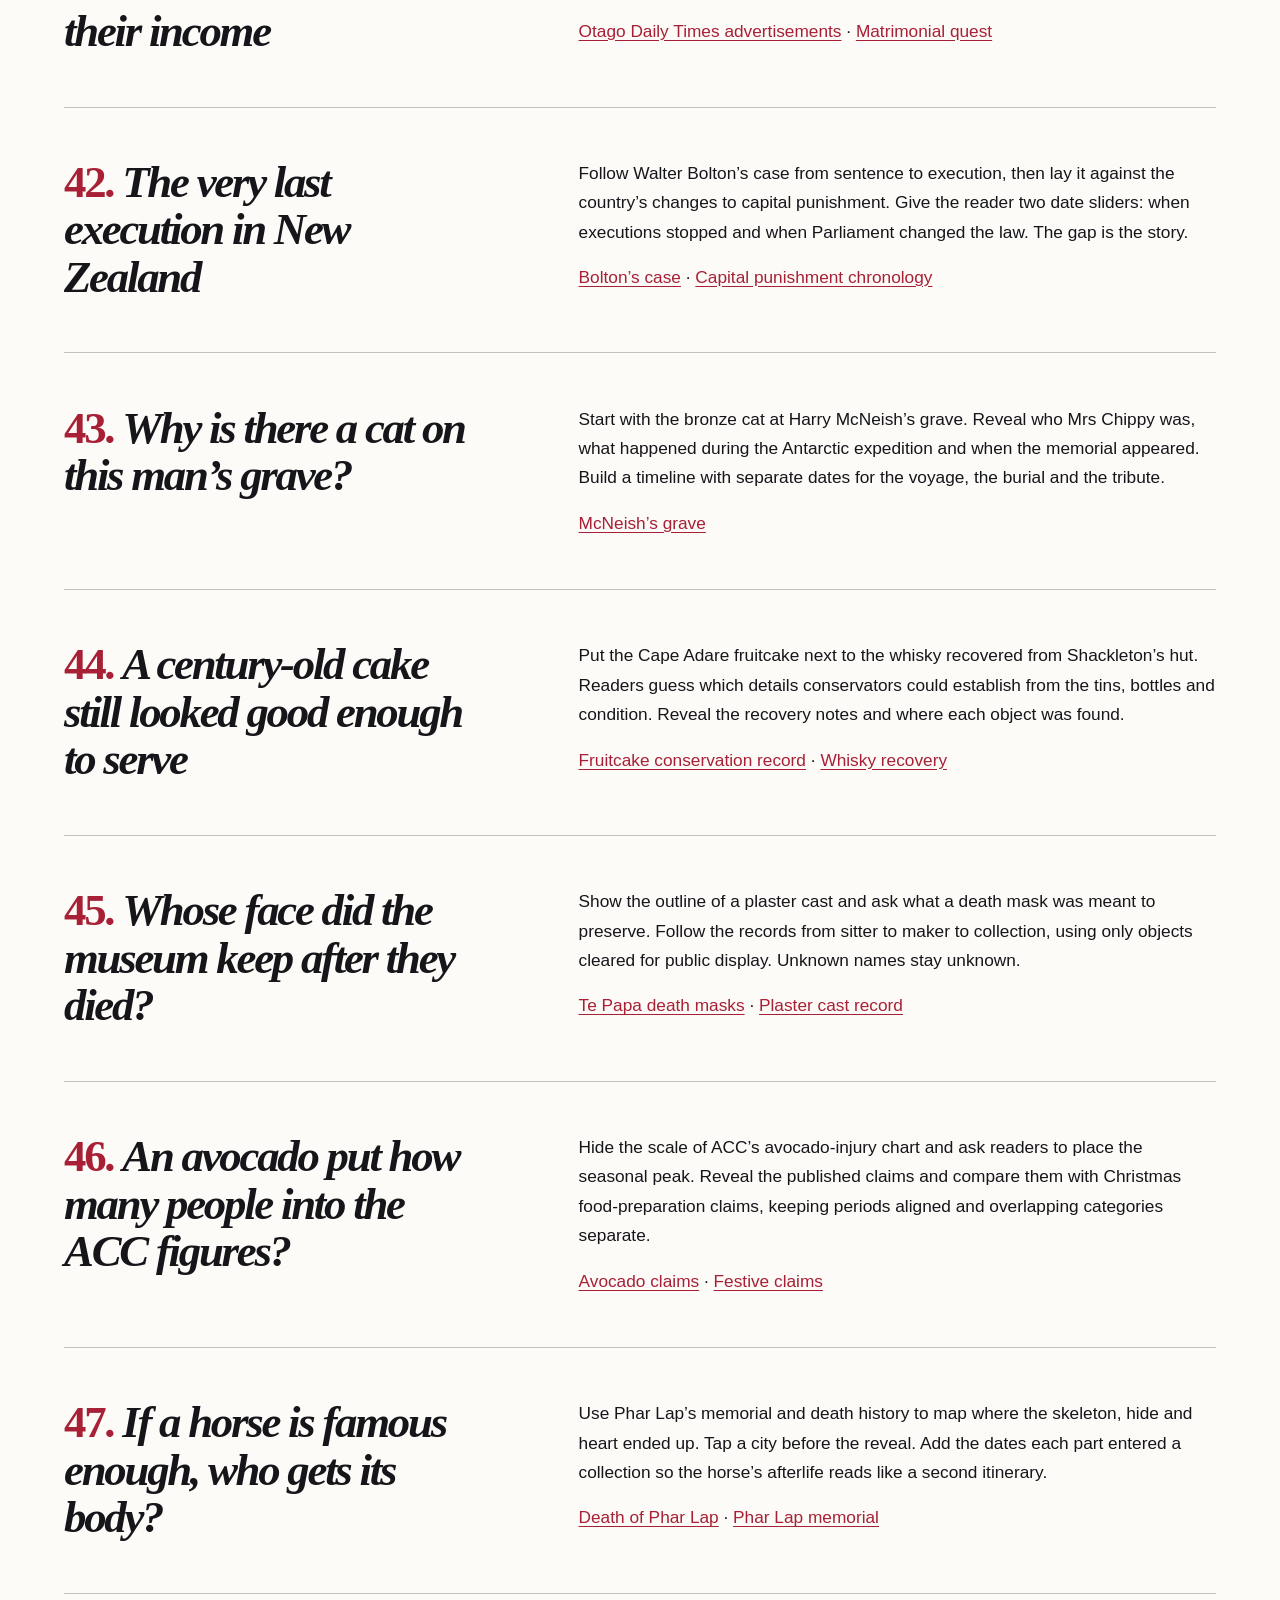
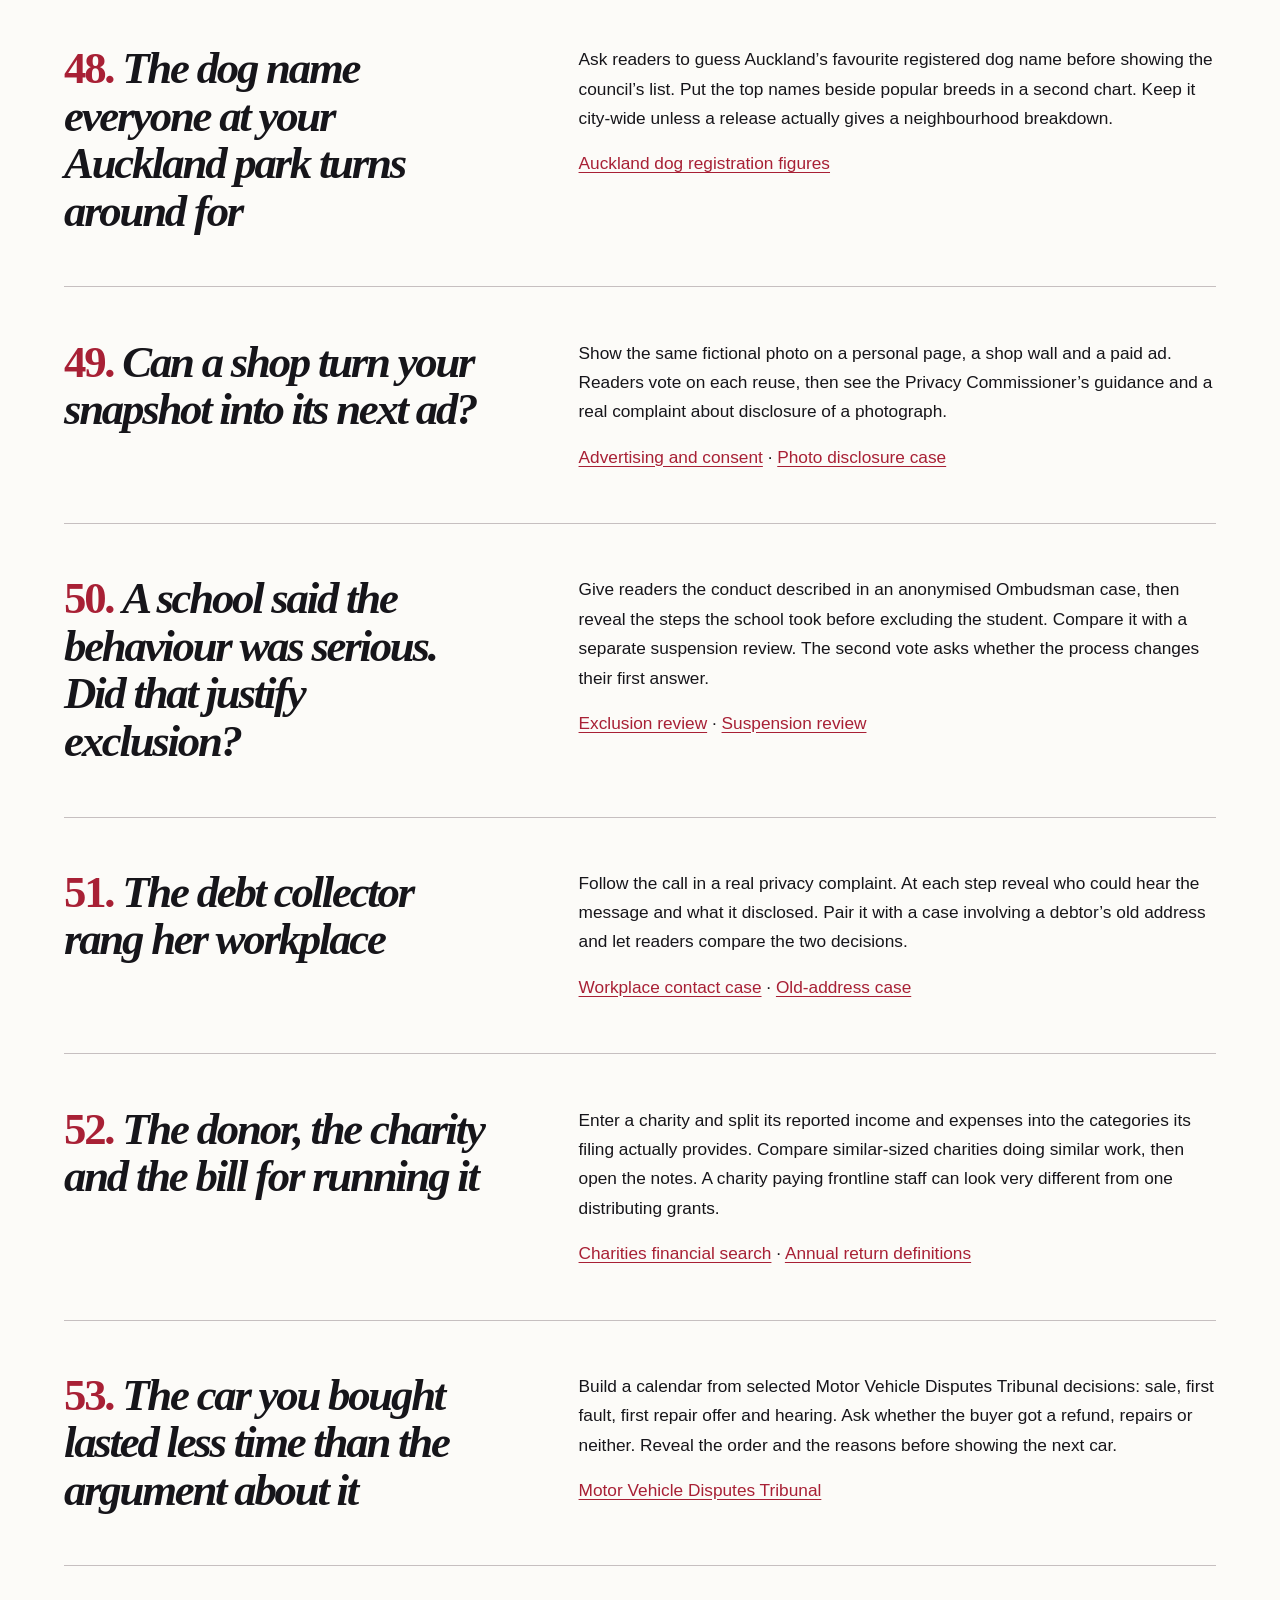
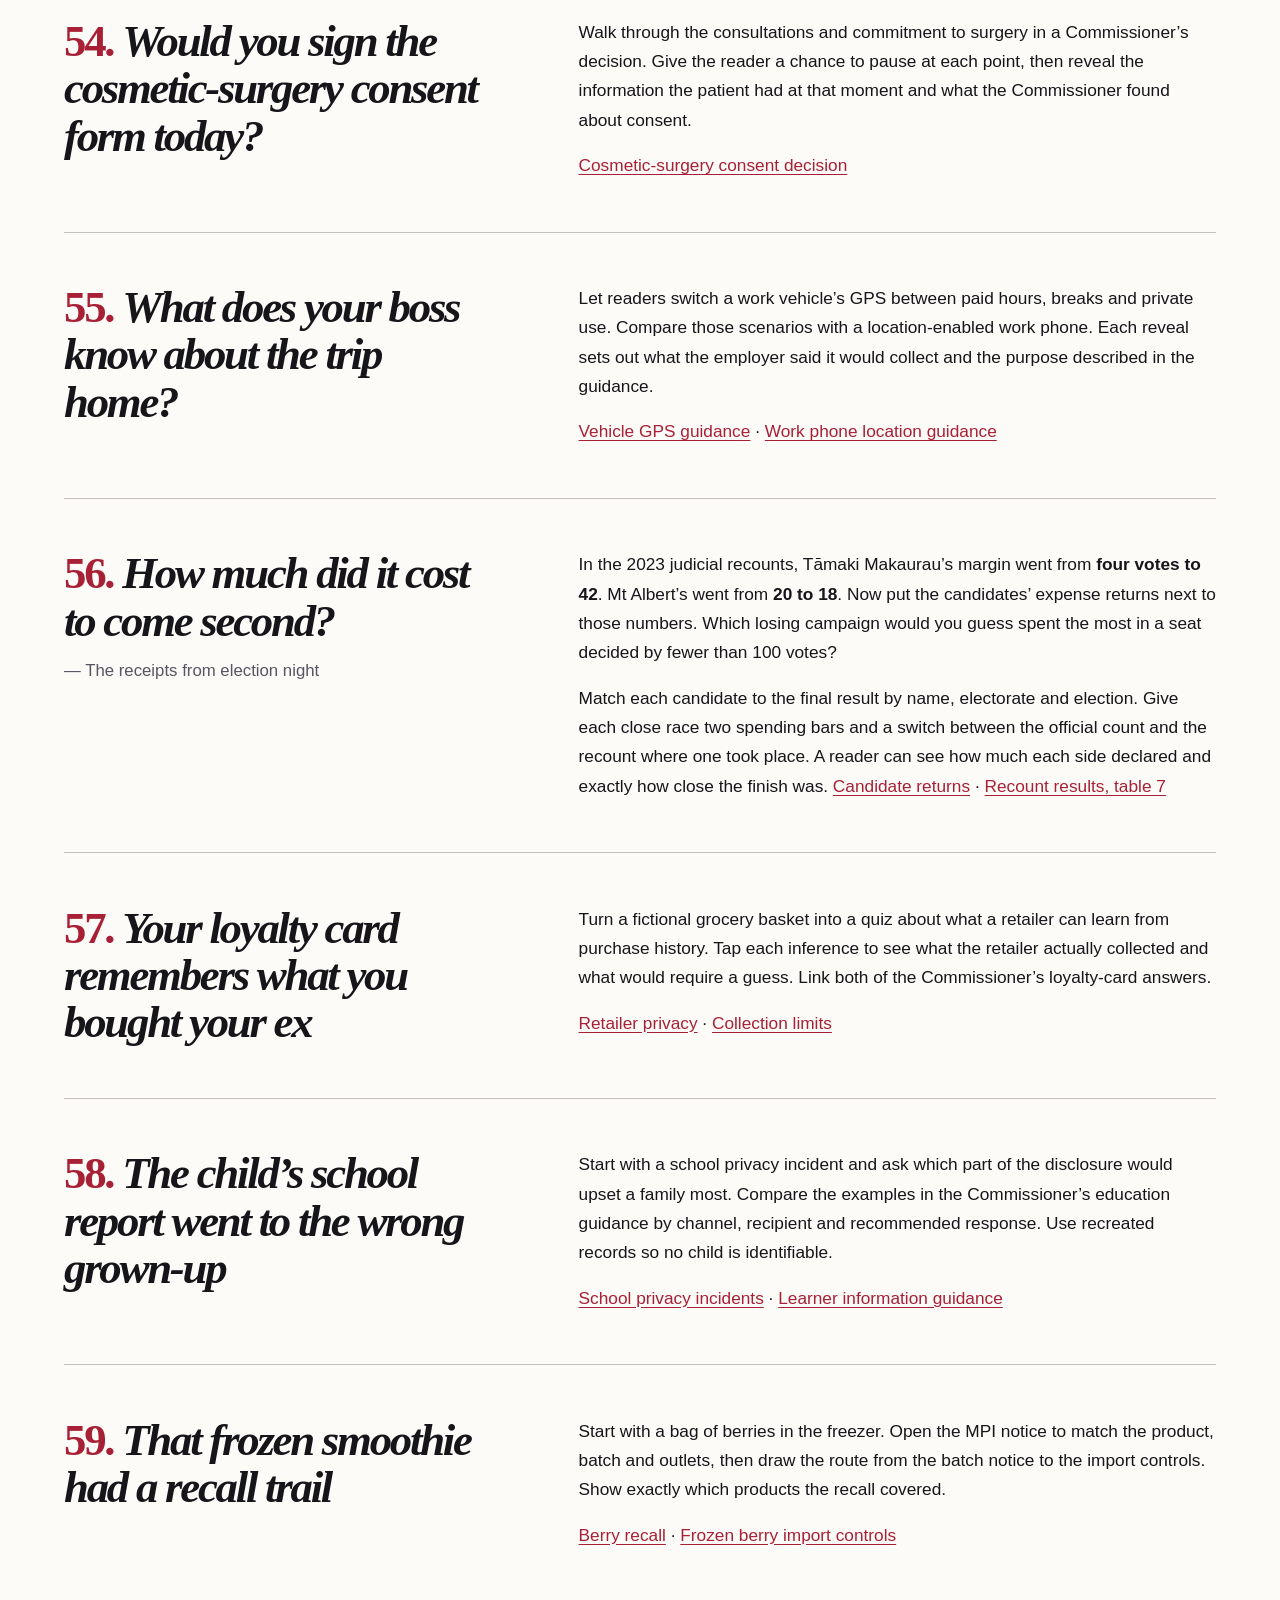
==== commit 3f615010: "Publish searchable Class 4 grant records and district loss comparisons" ====
--- a/fresh-leads.html
+++ b/fresh-leads.html
@@ -17,6 +17,7 @@
         <a href="fresh-leads.html" aria-current="page">Fresh Leads</a>
         <a href="parliament.html">Parliament</a>
         <a href="they-aired-that.html">They Aired That?</a>
+        <a href="pokie-money.html">Pokie Money</a>
       </nav>
     </div>
   </header>
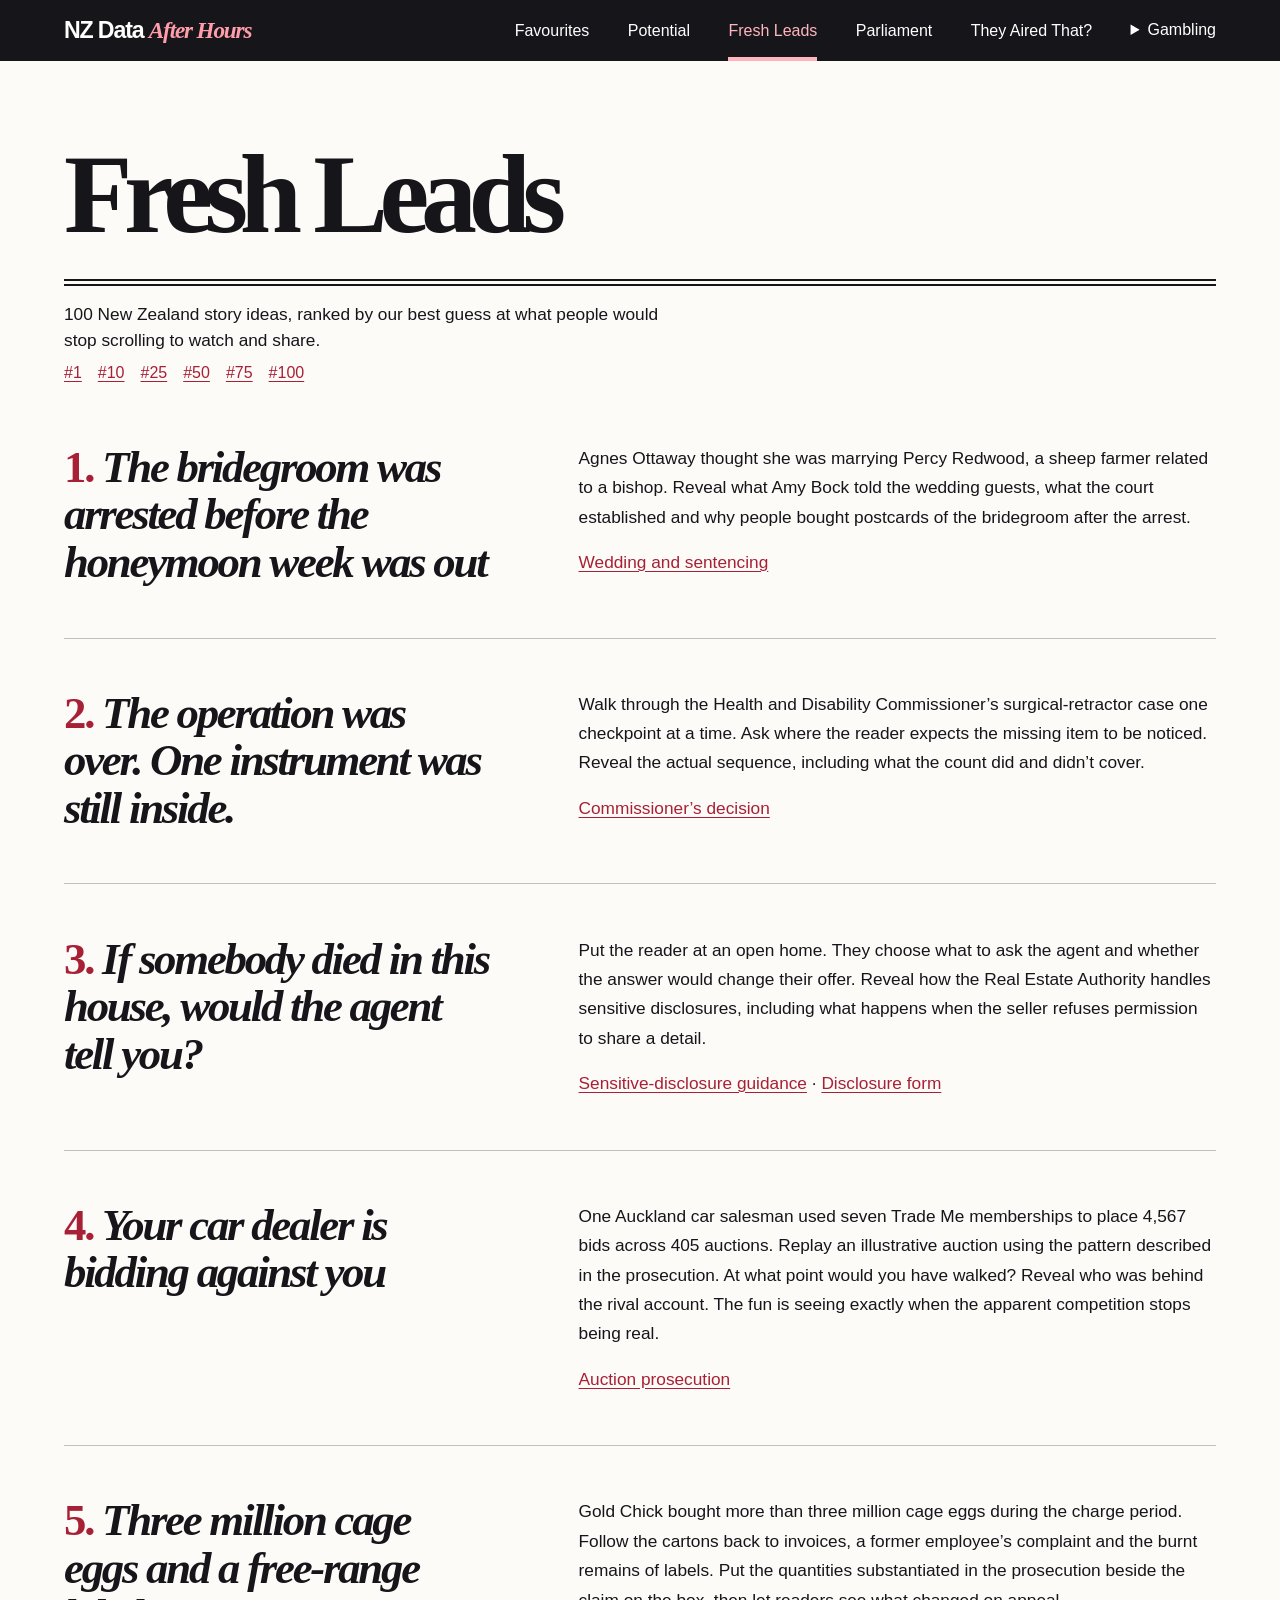
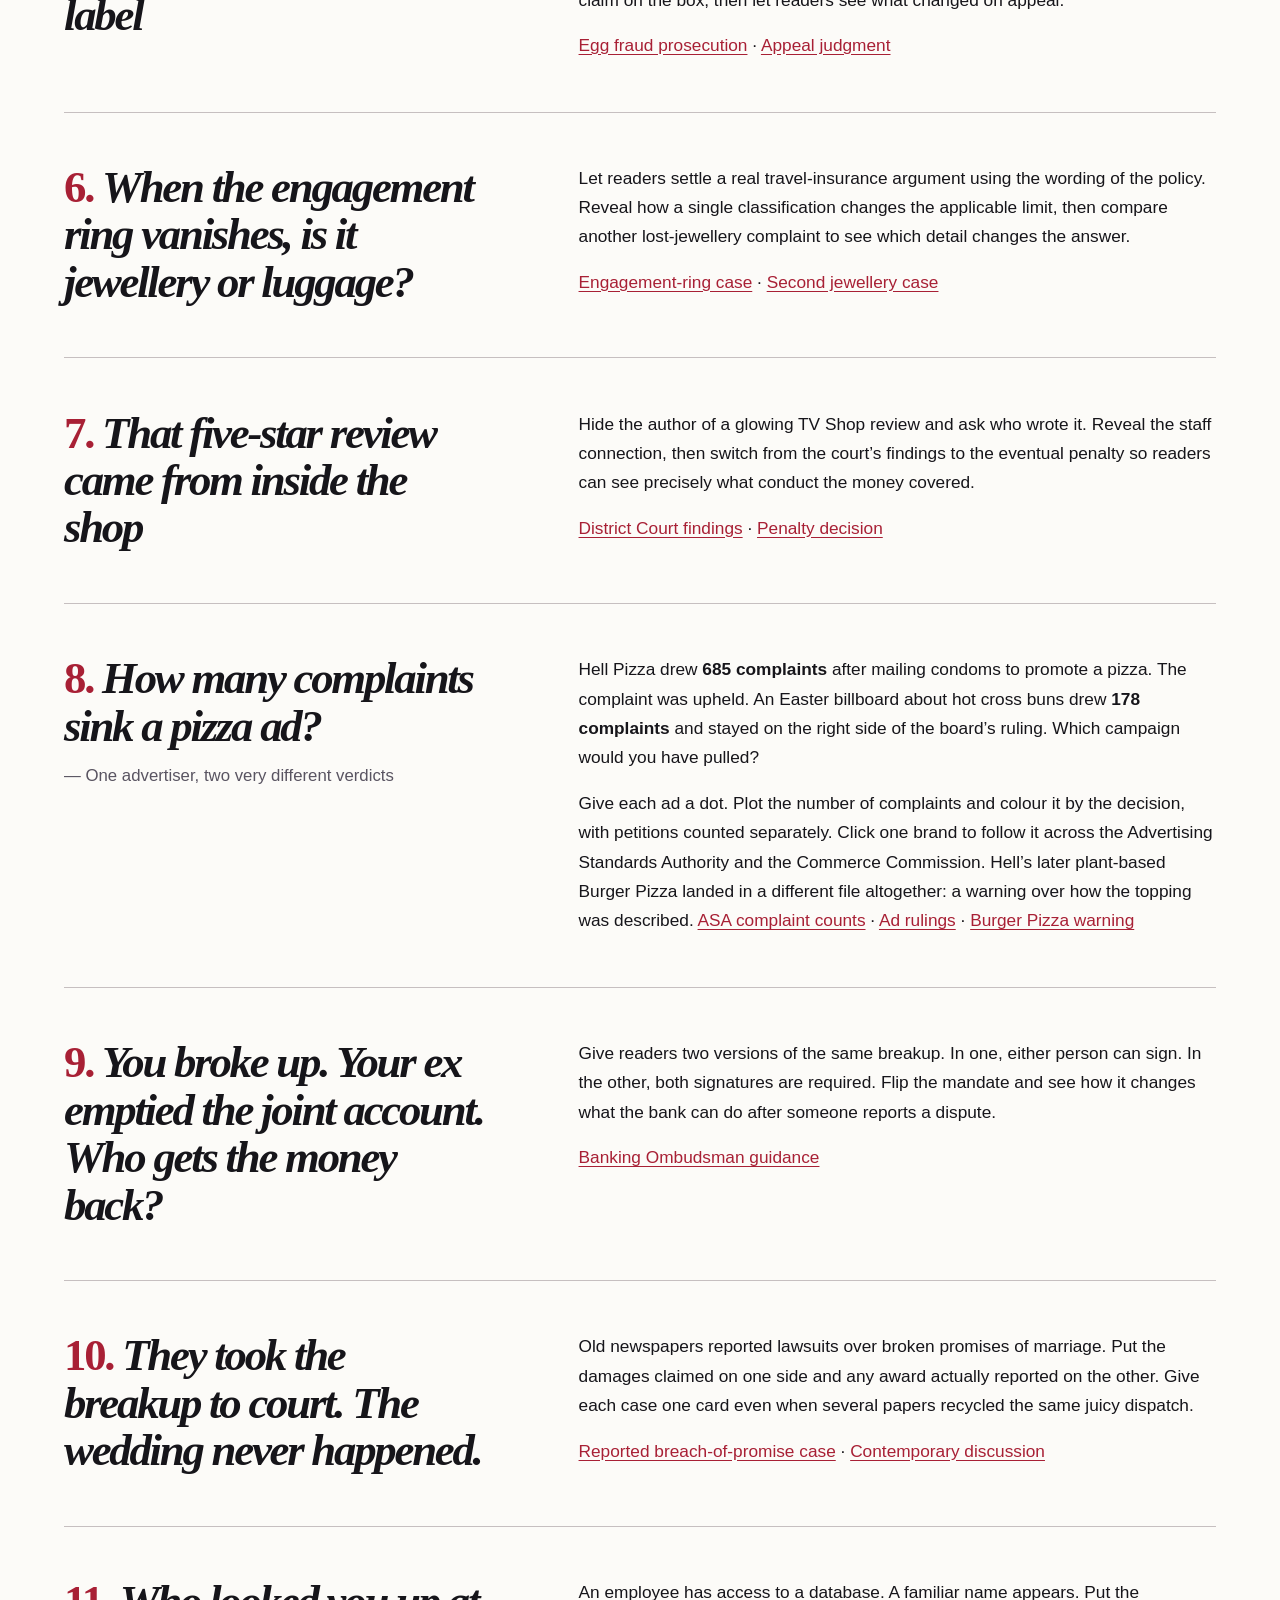
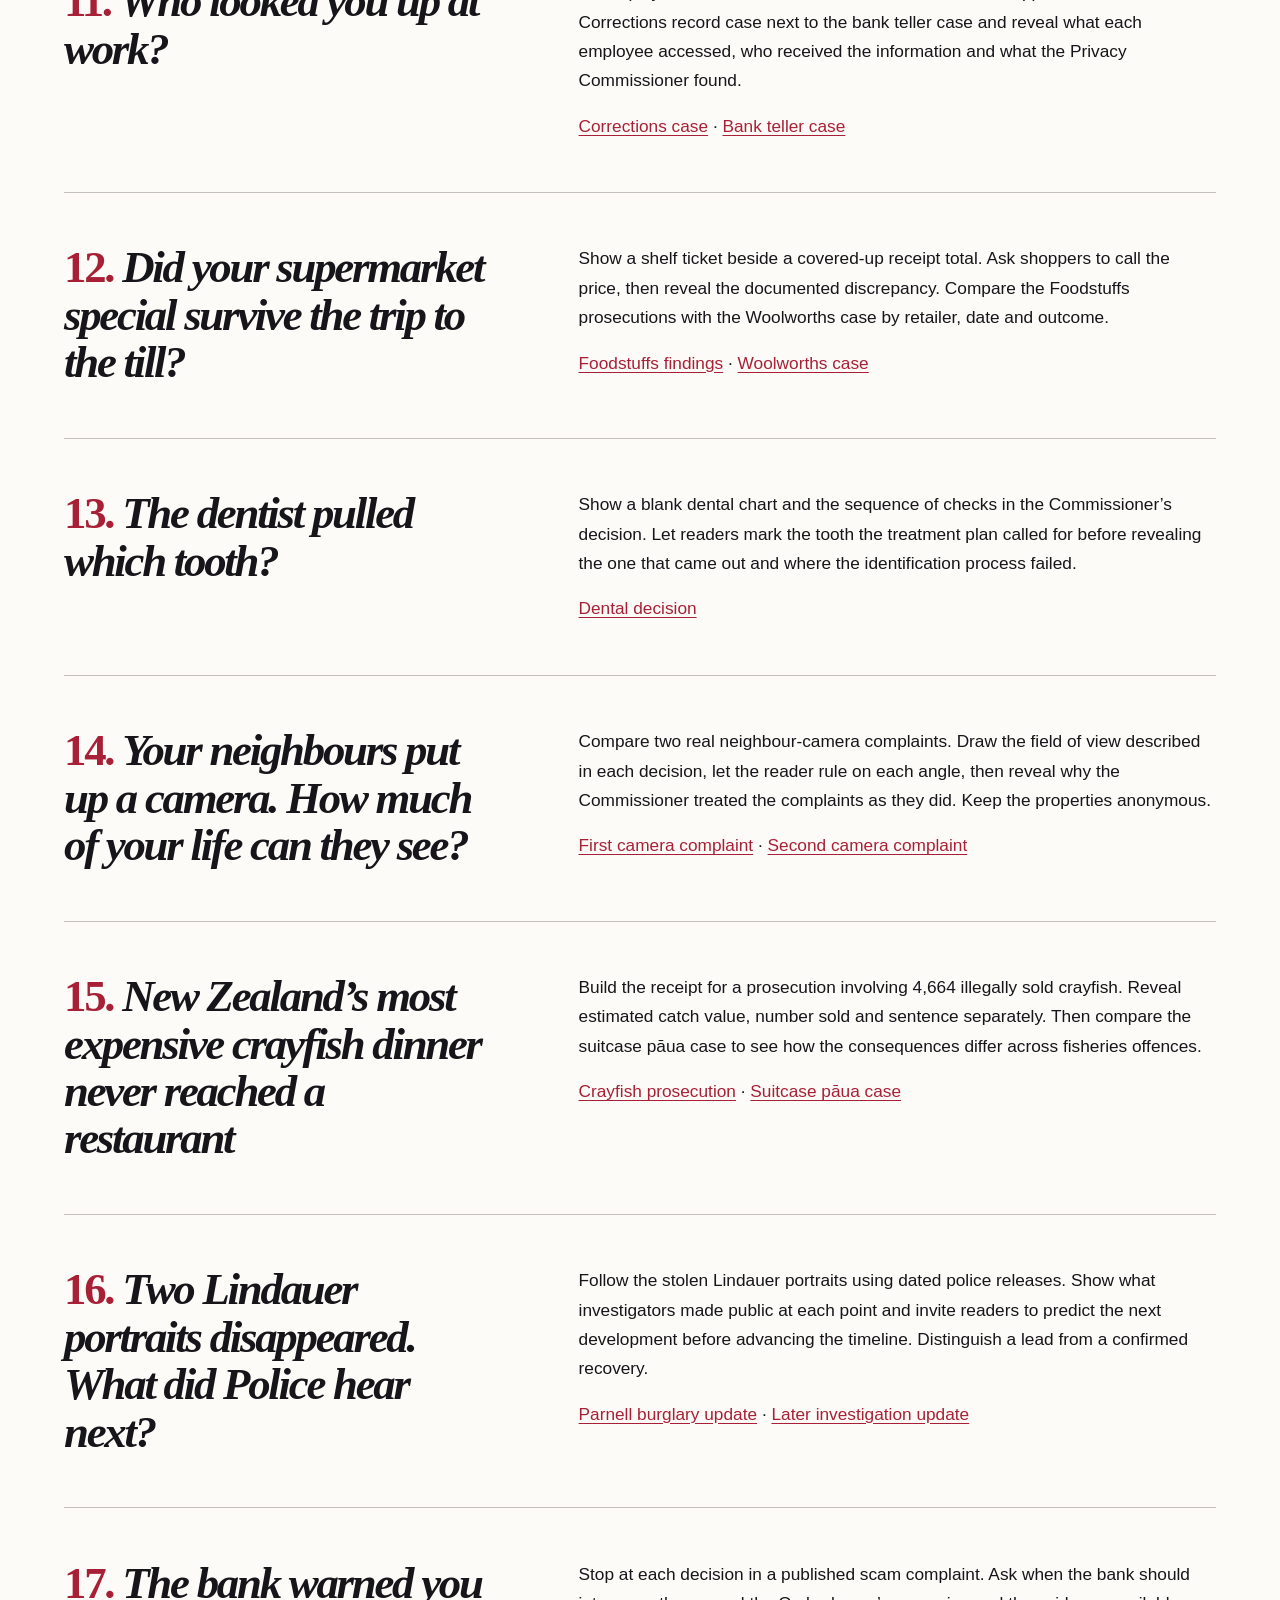
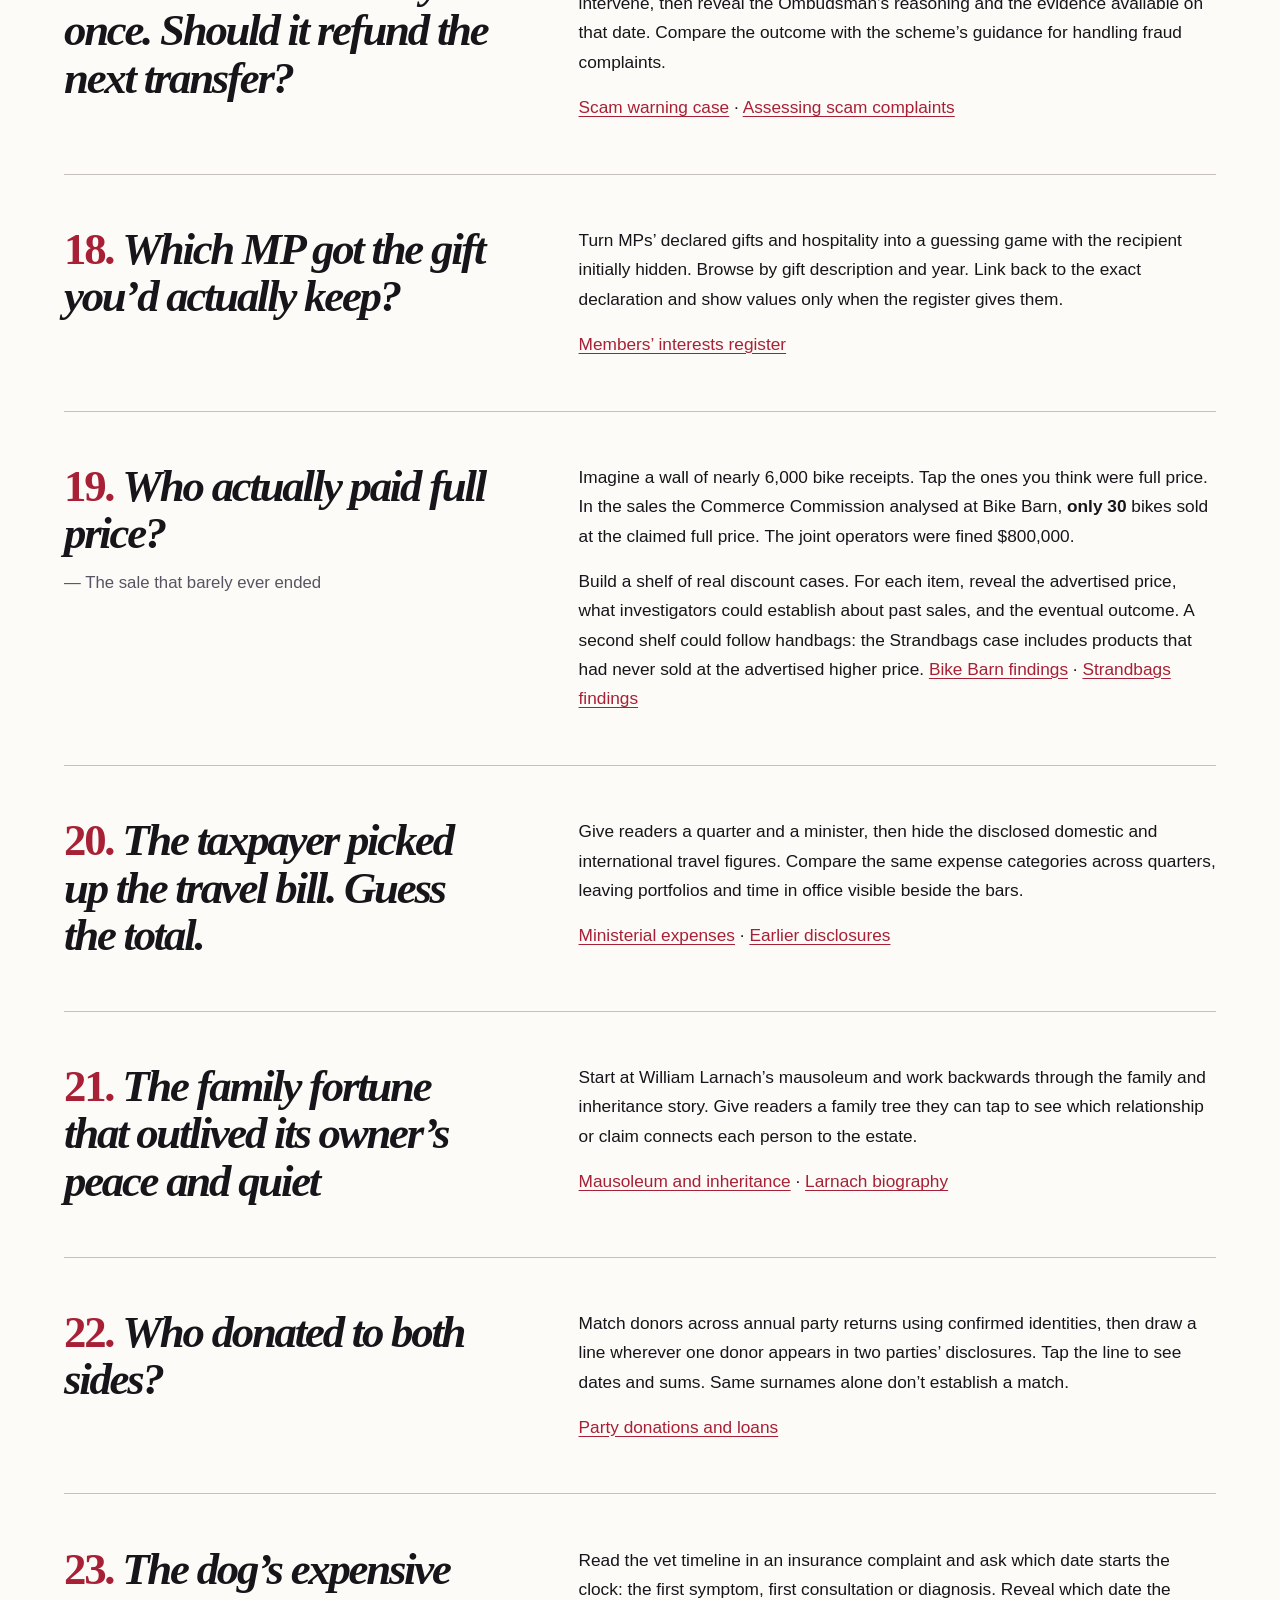
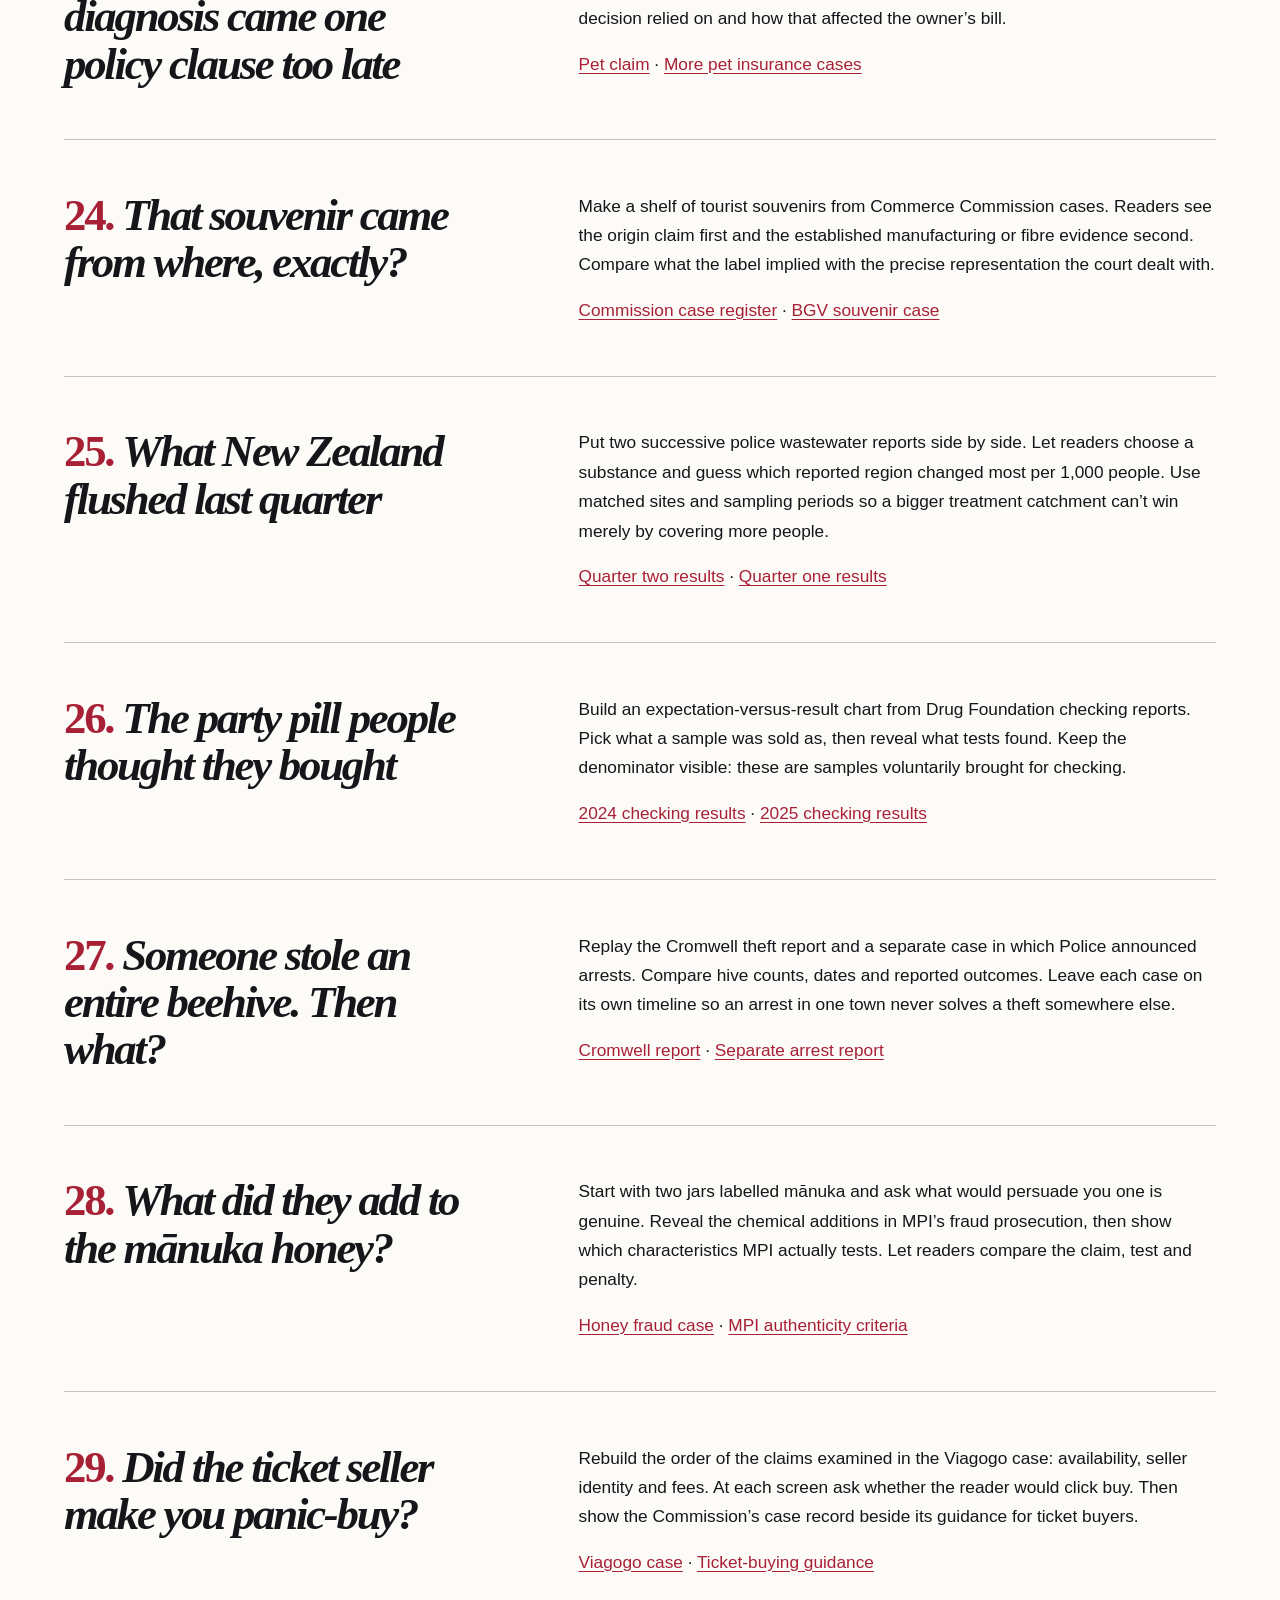
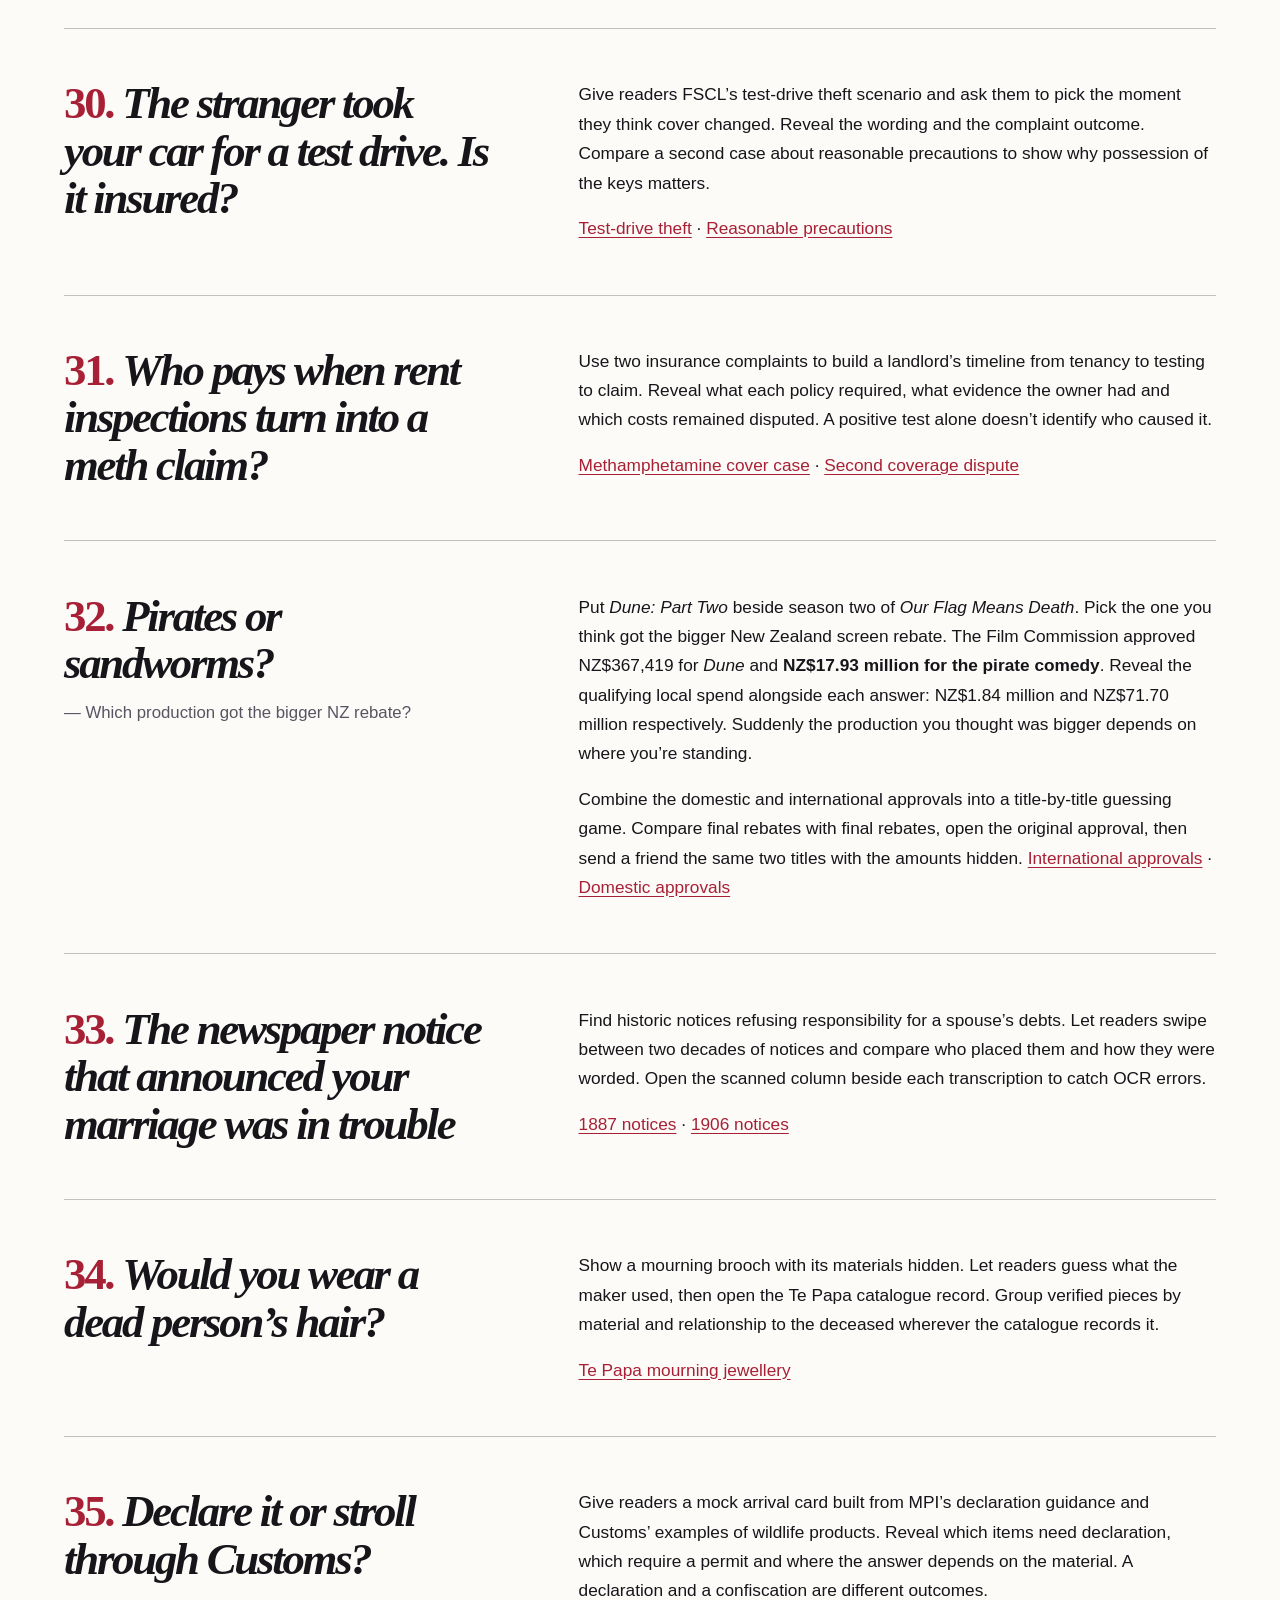
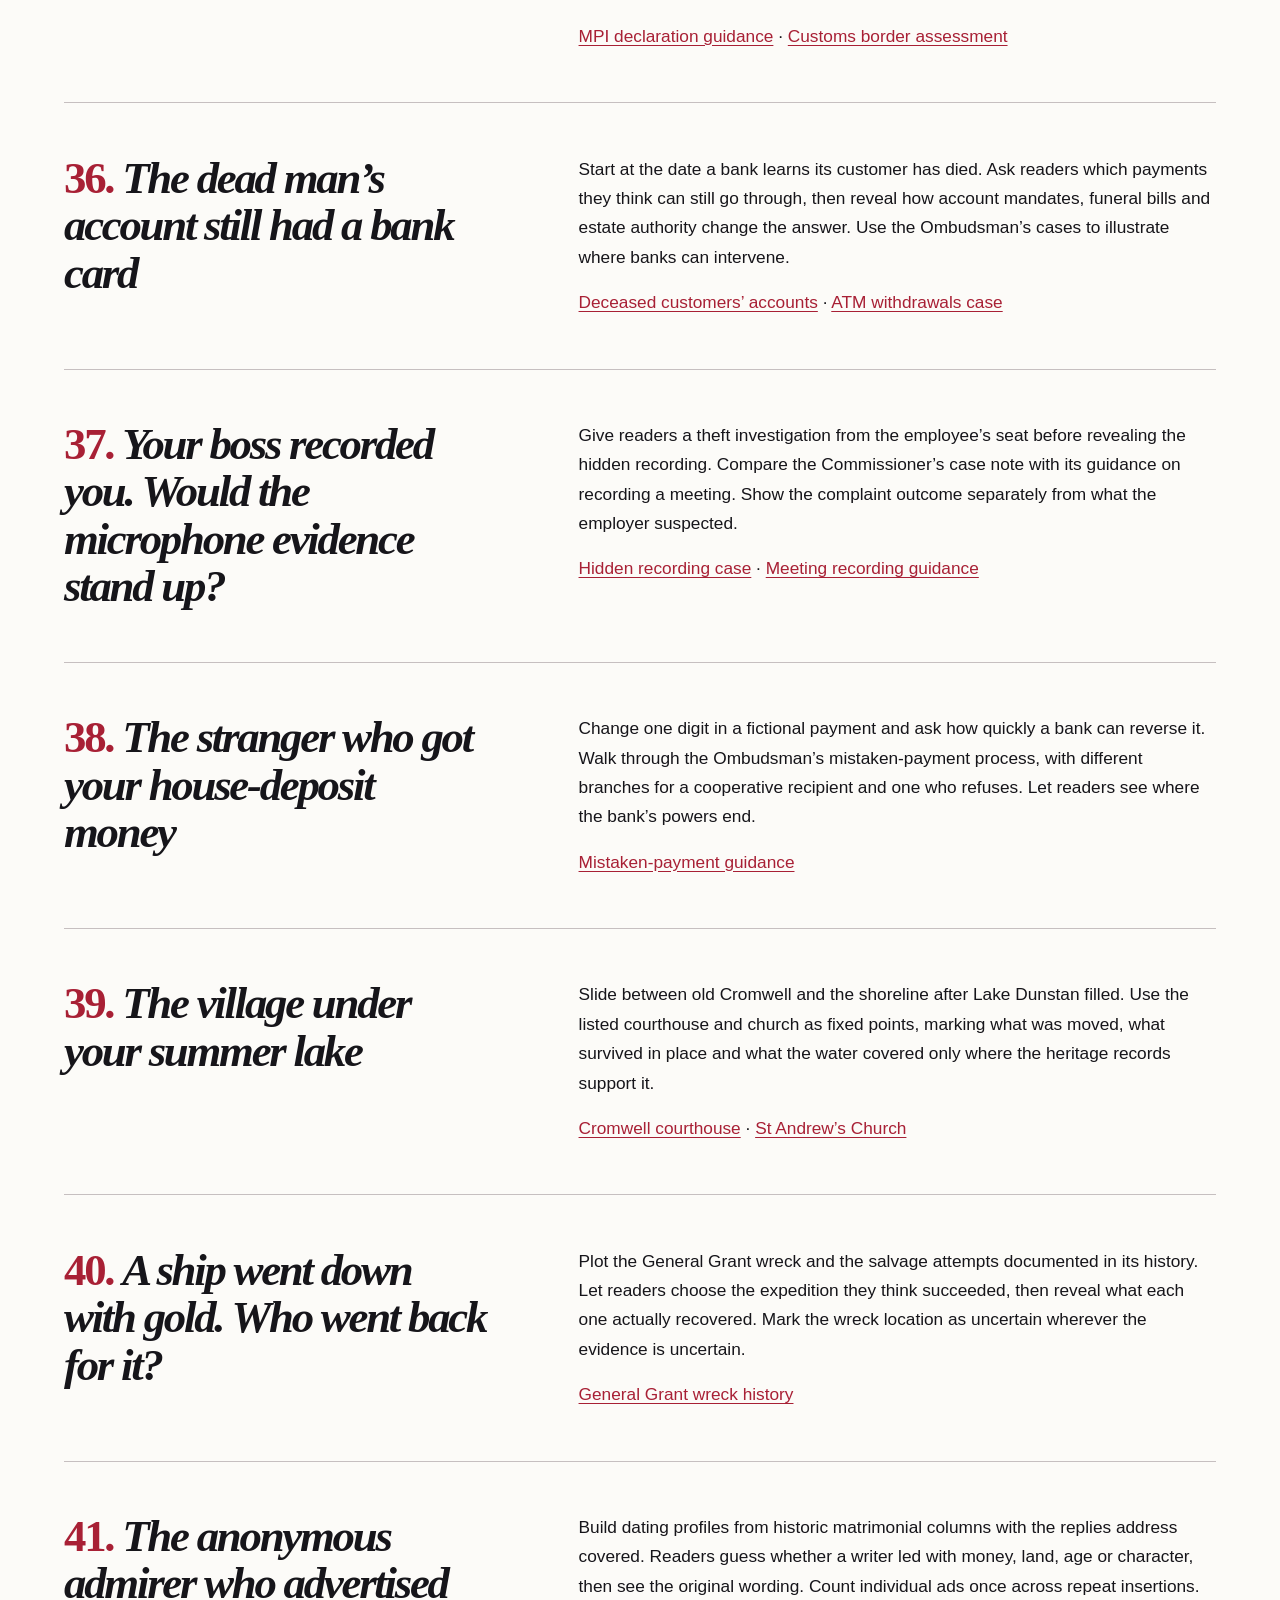
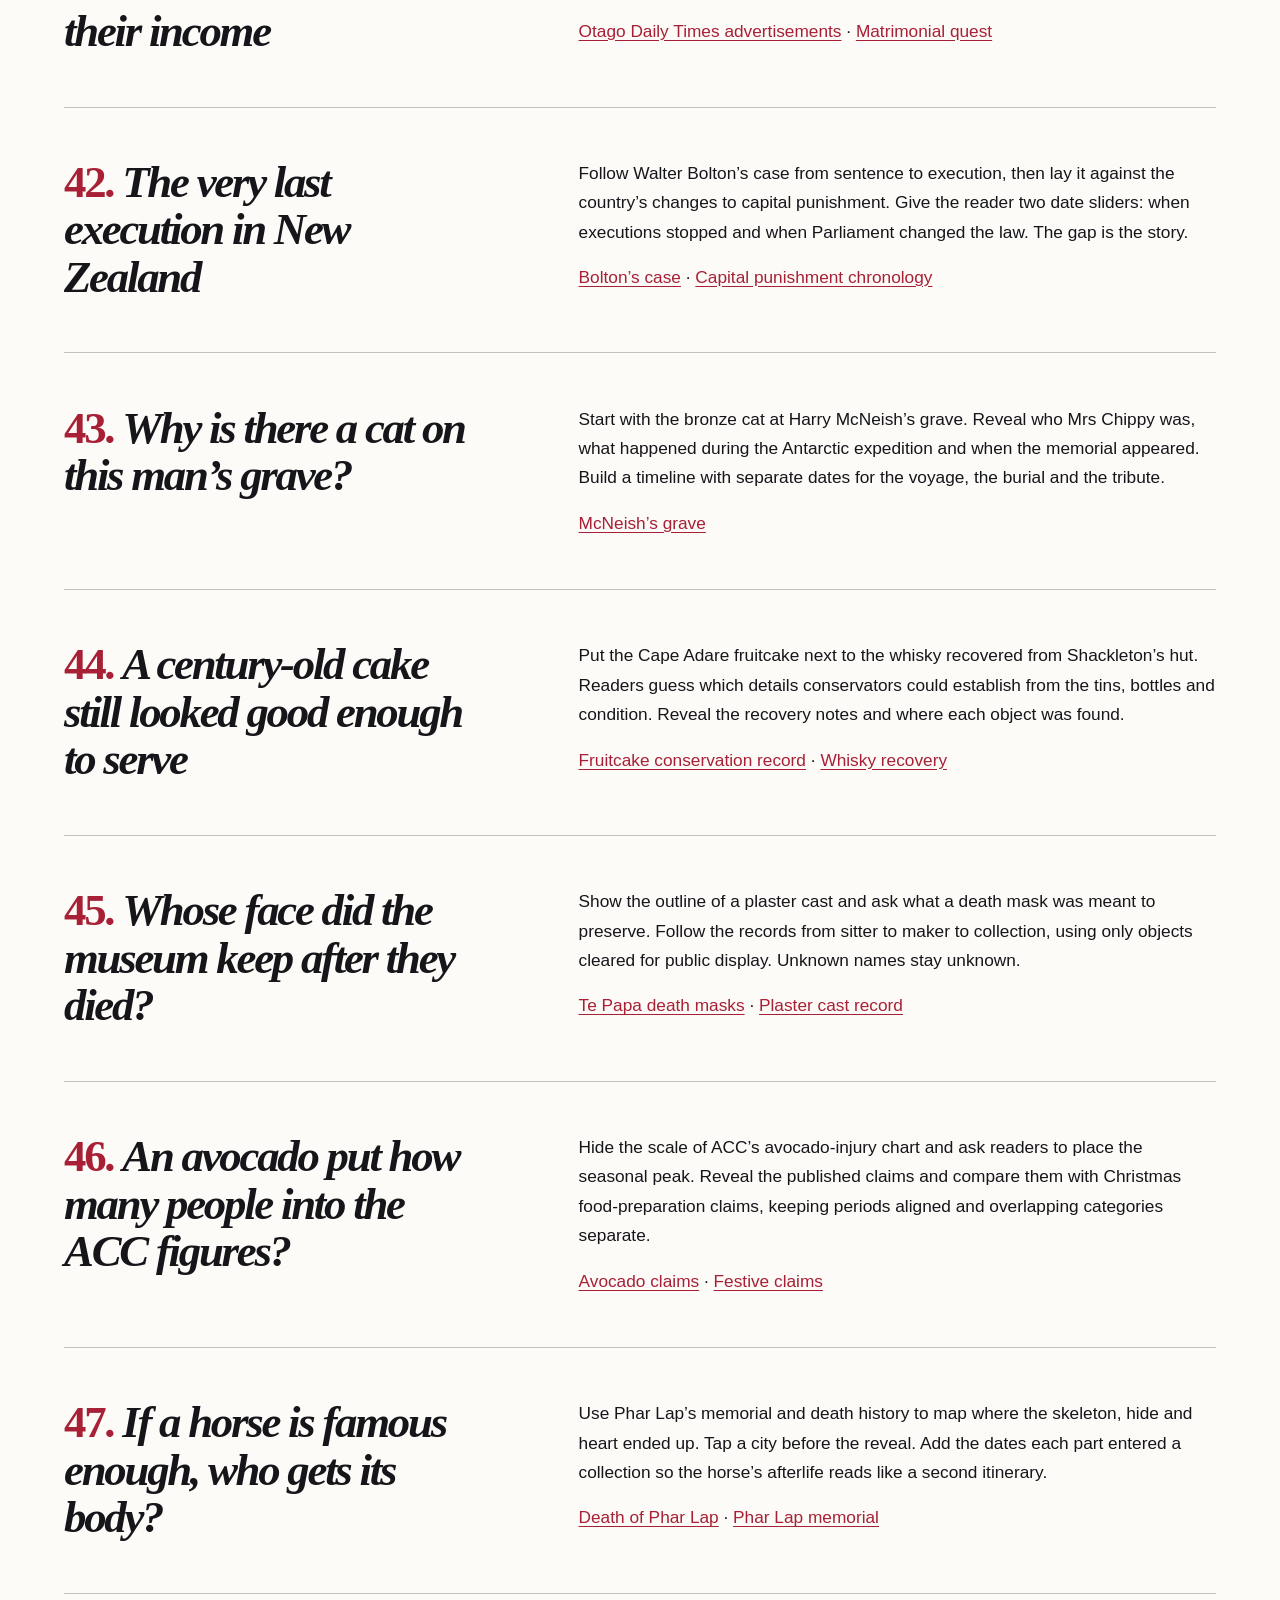
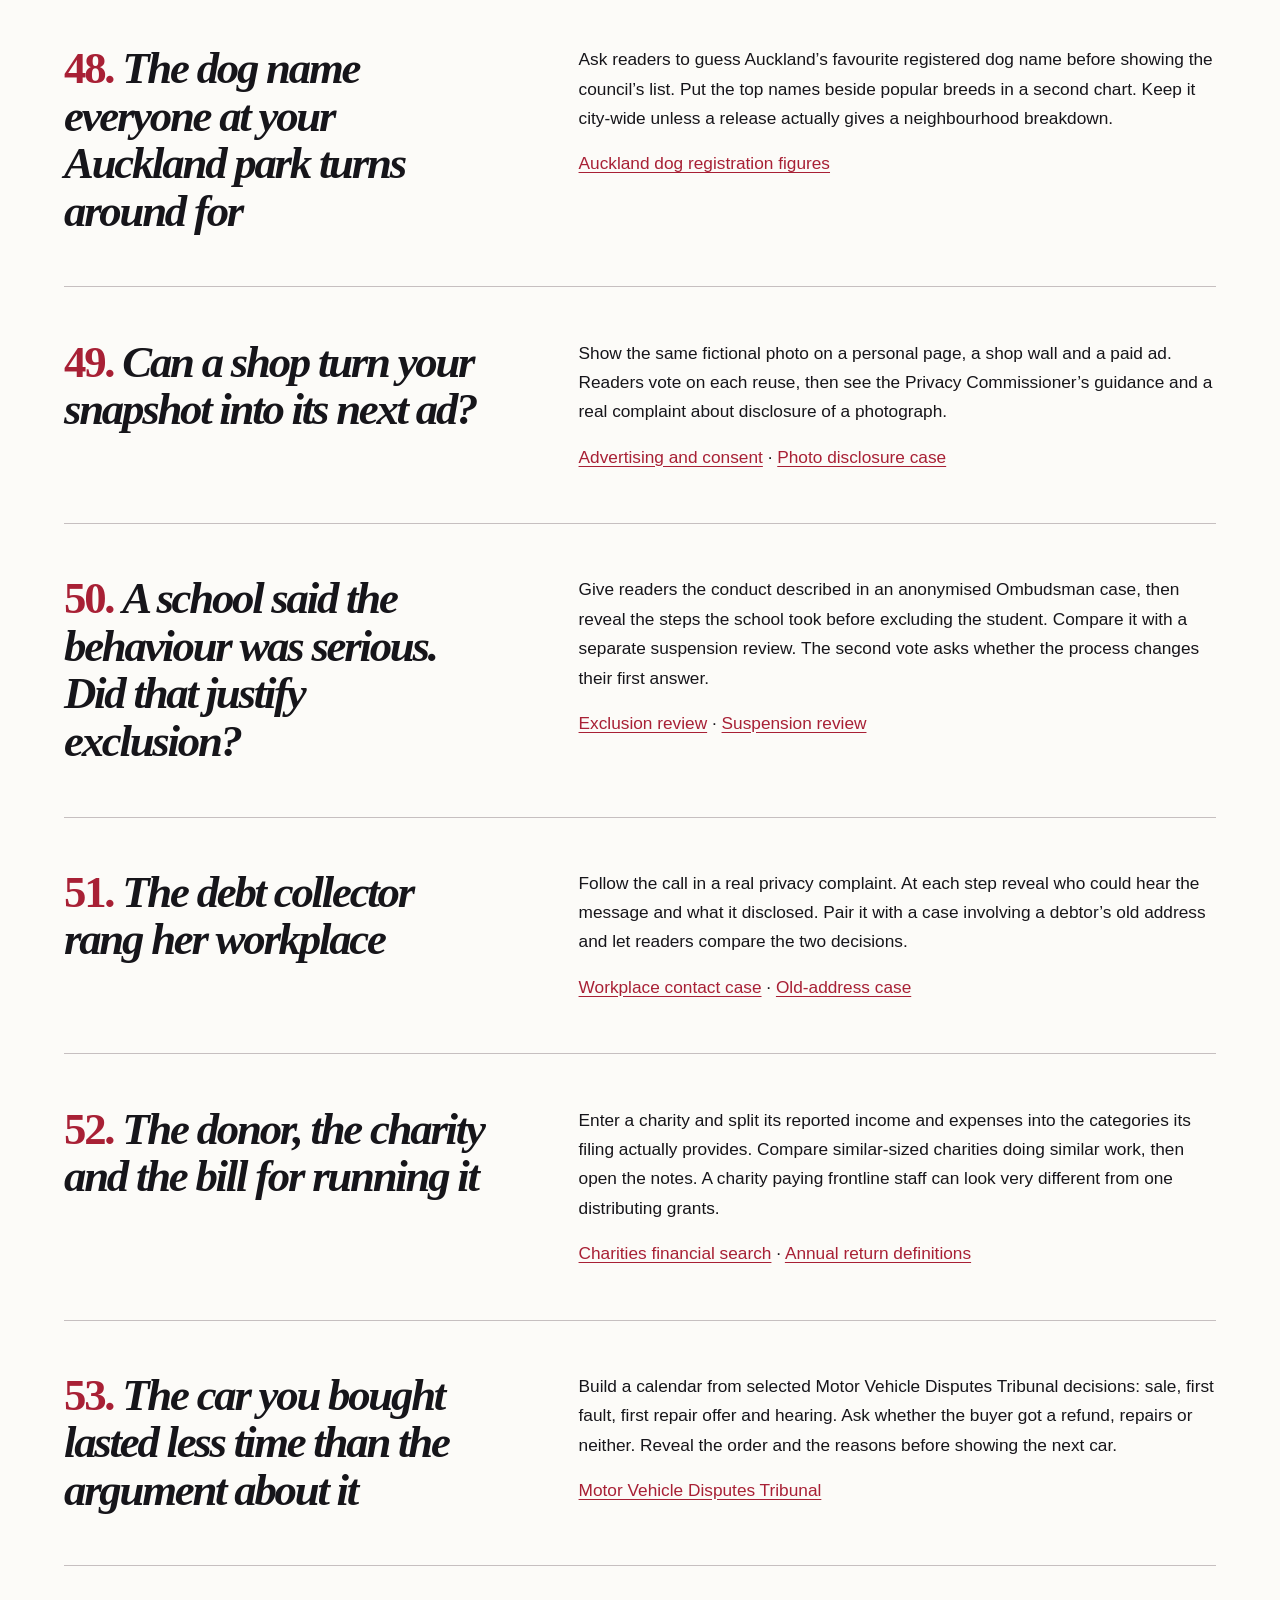
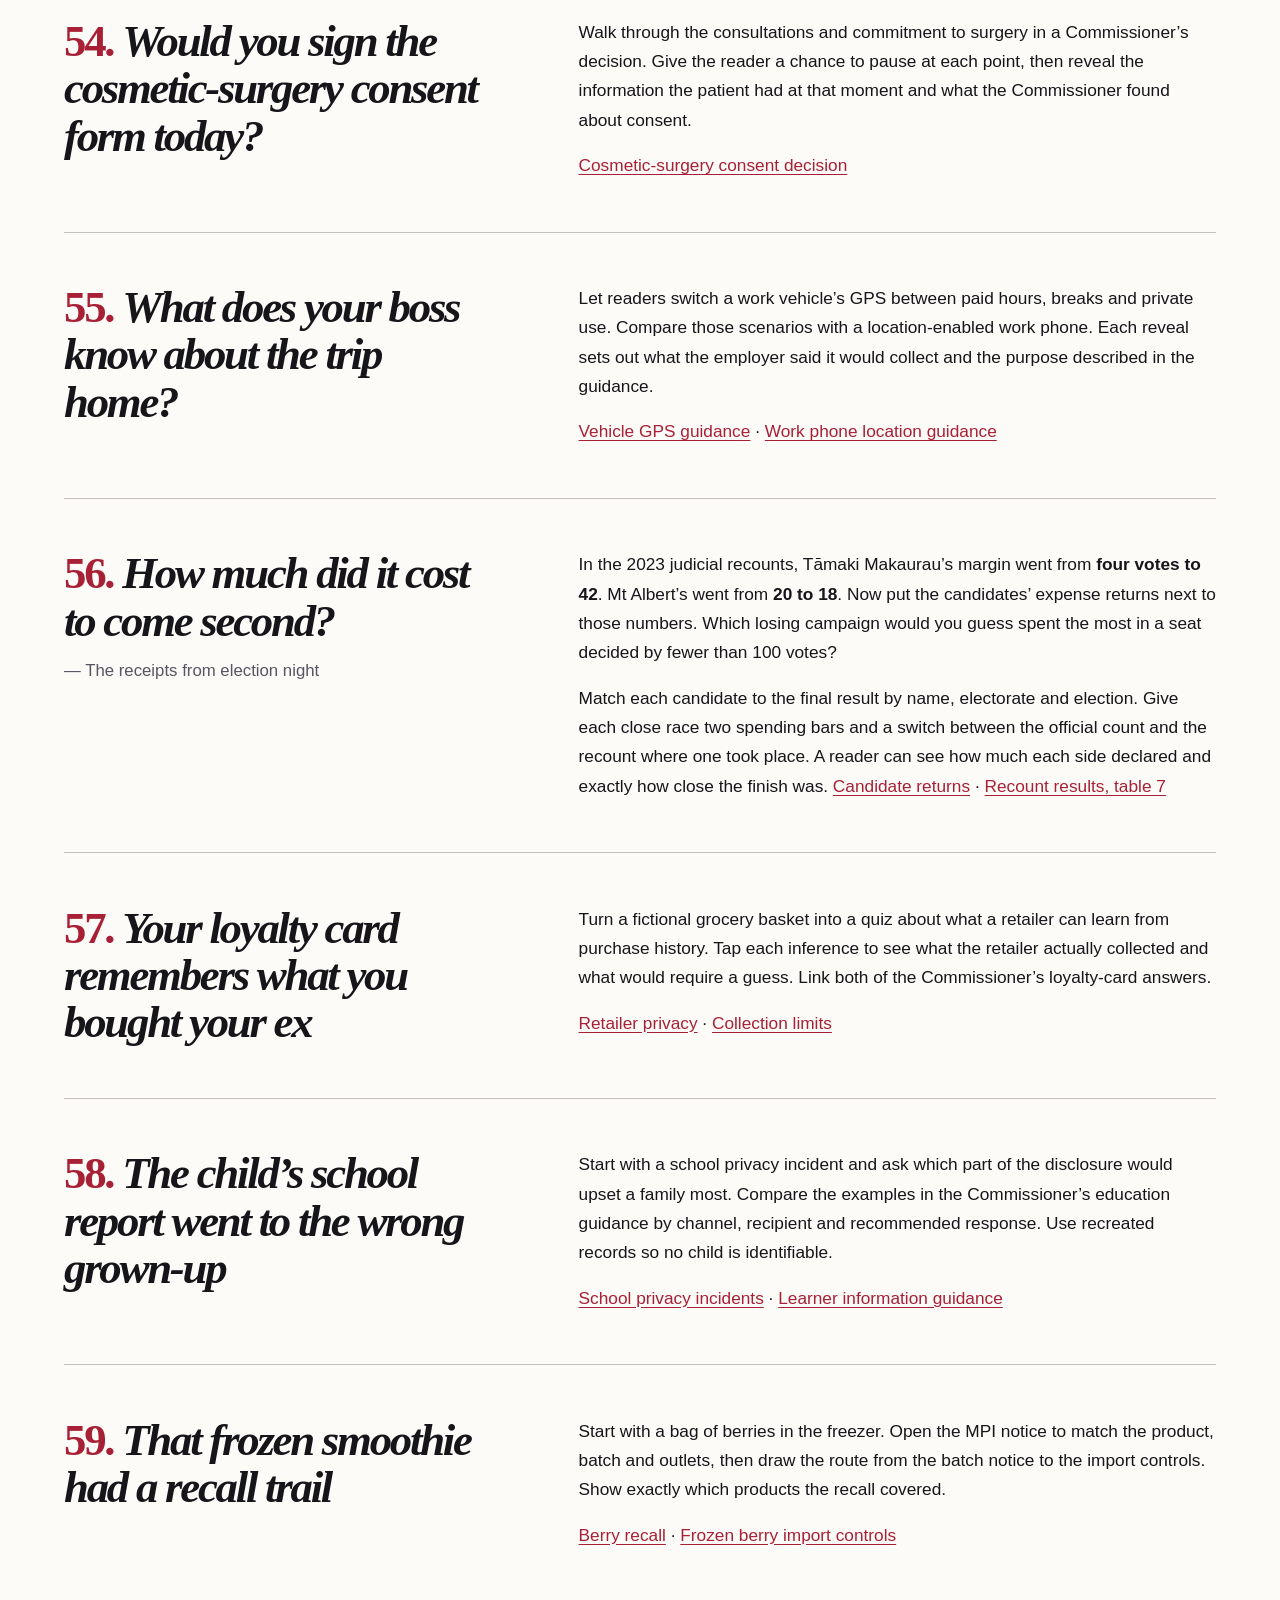
==== commit 5c95ea9f: "Rank district pokie losses and grants and add gambling data pages" ====
--- a/fresh-leads.html
+++ b/fresh-leads.html
@@ -5,6 +5,7 @@
   <meta name="viewport" content="width=device-width, initial-scale=1">
   <title>Fresh Leads · NZ Data After Hours</title>
   <link rel="stylesheet" href="style.css">
+  <link rel="stylesheet" href="gambling.css">
 </head>
 <body>
   <a class="skip" href="#main">Skip to content</a>
@@ -17,7 +18,11 @@
         <a href="fresh-leads.html" aria-current="page">Fresh Leads</a>
         <a href="parliament.html">Parliament</a>
         <a href="they-aired-that.html">They Aired That?</a>
-        <a href="pokie-money.html">Pokie Money</a>
+        <details class="gambling-menu"><summary>Gambling</summary><div>
+          <a href="pokie-money.html">Pokie Money</a>
+          <a href="gambling-losses.html">NZ Gambling Losses</a>
+          <a href="online-gambling.html">Offshore Gambling</a>
+        </div></details>
       </nav>
     </div>
   </header>
--- a/gambling.css
+++ b/gambling.css
@@ -0,0 +1,31 @@
+.gambling-menu {position:relative;align-self:center}
+.gambling-menu summary {cursor:pointer;min-height:44px;padding:.75rem 0}
+.gambling-menu:has([aria-current]) summary {color:#ffb5be}
+.gambling-menu div {position:absolute;z-index:8;right:0;width:max-content;max-width:90vw;background:#211f25;box-shadow:0 5px 16px #0004;padding:.35rem .8rem;border-radius:.3rem}
+.gambling-menu a {padding:.7rem .3rem;border:0;min-height:44px}
+@media(max-width:48rem){.gambling-menu {position:static}.header-row nav {position:relative}.gambling-menu div {right:auto;left:0;width:100%}}
+#leaderboard {border-block-start:3px double var(--ink)}
+#leaderboard .controls {margin:1rem 0}
+#rank-list details {border-top:1px solid var(--rule)}
+#rank-list summary {display:grid;align-items:baseline;grid-template-columns:2.1em minmax(0,1fr) auto 1em;gap:.2rem .5rem;padding:.85rem .3rem}
+#rank-list summary::after {content:"+";grid-area:1/4;color:var(--accent)}
+#rank-list details[open] summary::after {content:"−"}
+#rank-list summary span {color:#69616a;font: .9rem monospace}
+#rank-list summary b {color:var(--accent);font-variant-numeric:tabular-nums}
+#rank-list small {display:block;color:#574d55;font-weight:400}
+#rank-list summary small {grid-column:2/-1}
+.recipient-panel {background:#f2efea;padding:1rem;overflow-wrap:anywhere}
+.recipient-panel h3 {margin:0}.recipient-panel ol {padding-left:2rem}
+.recipient-panel li {padding:.4rem 0}.recipient-panel small {margin-top:.2rem}
+#rank-more {margin-top:.75rem}
+#leaderboard > p,.gambling-data p {line-height:1.5}
+.gambling-data .intro {margin:.9rem 0 1.4rem;max-width:62ch}
+.gambling-data .bar-fill:not(.award) {background:#8e2541}
+.gambling-data .chart-row {padding:.35rem 0}
+.gambling-data .headline-value {font:700 clamp(2.2rem,6vw,3.5rem)/1.2 Georgia,serif;letter-spacing:-.04em}
+.gambling-data .period {border-top:1px solid var(--rule);margin-top:1rem;padding-top:1rem}
+.gambling-data h3 {margin:0 0 .4rem}
+.gambling-data select {max-width:20rem;display:block;margin-top:.35rem}
+.gambling-data footer {margin-top:2rem}
+
+.rank-jump a {display:inline-block;padding:.85rem 0;min-height:44px;font-weight:600}
